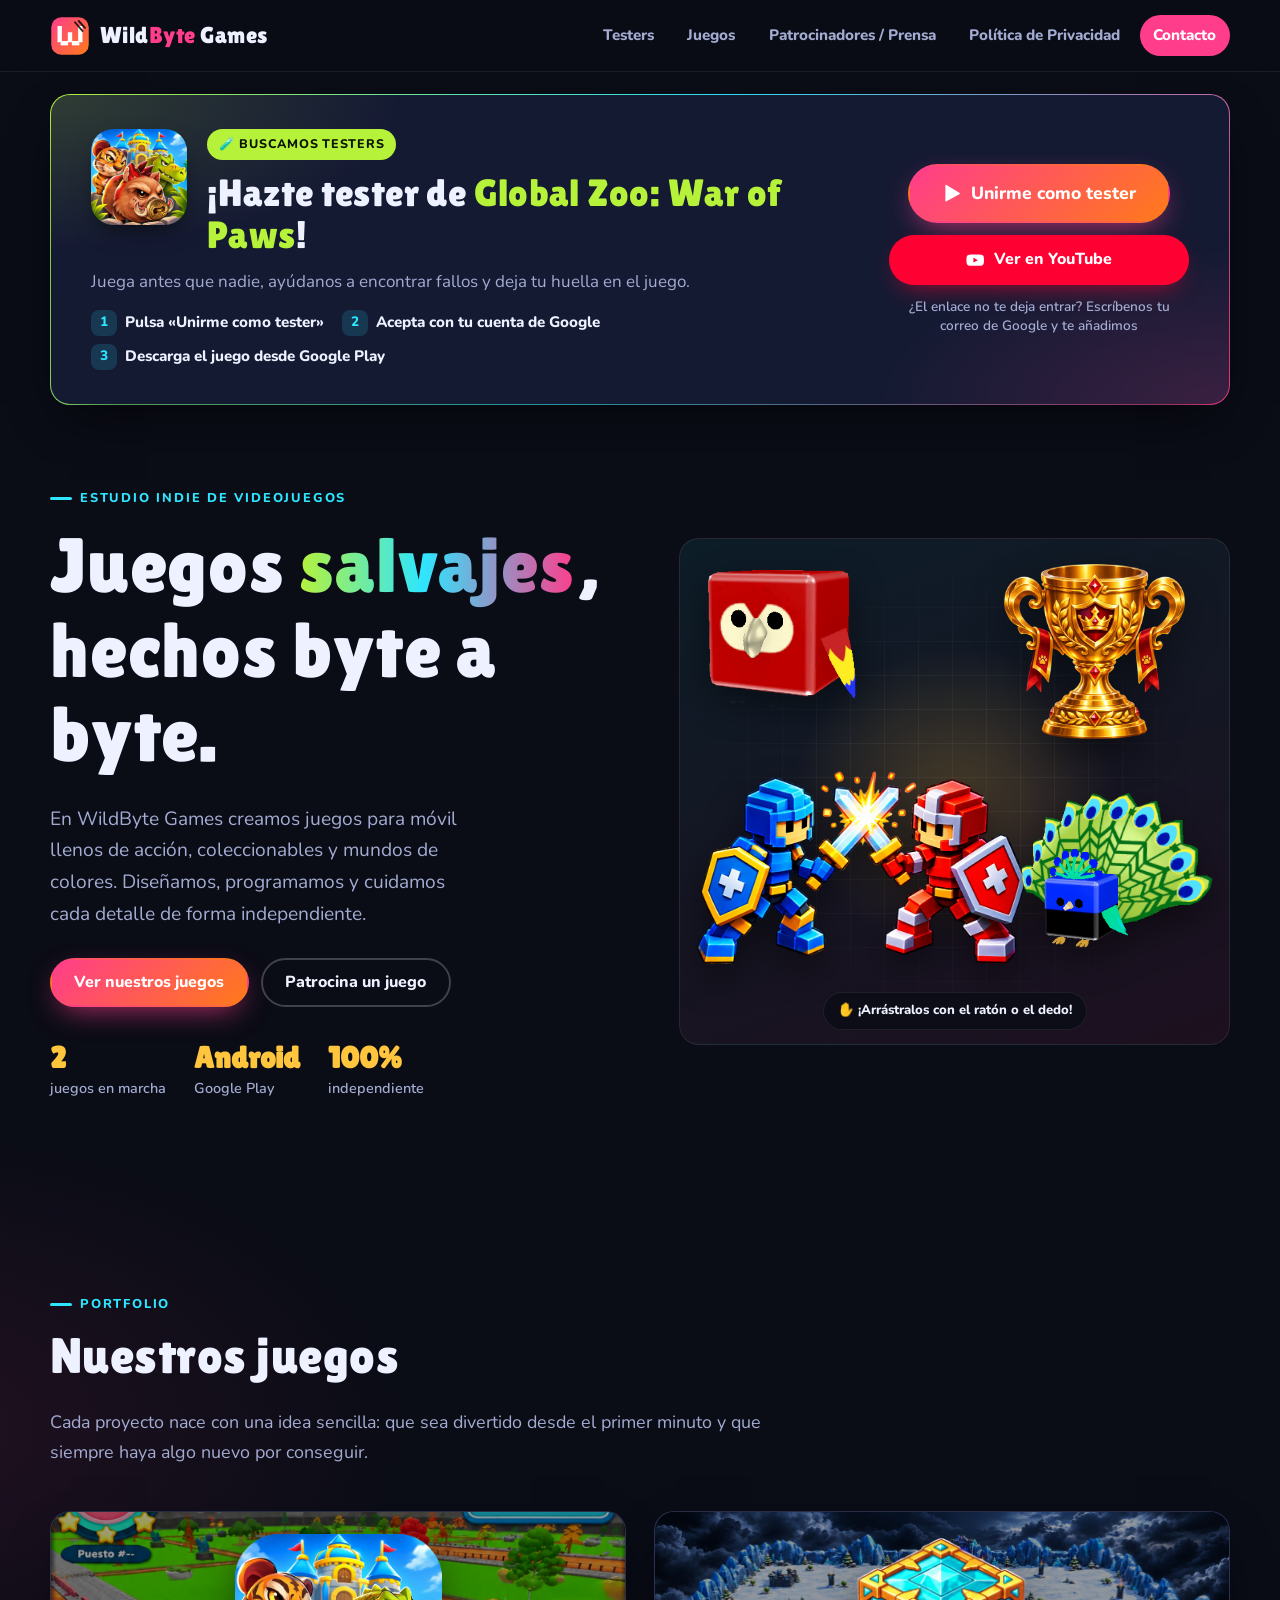
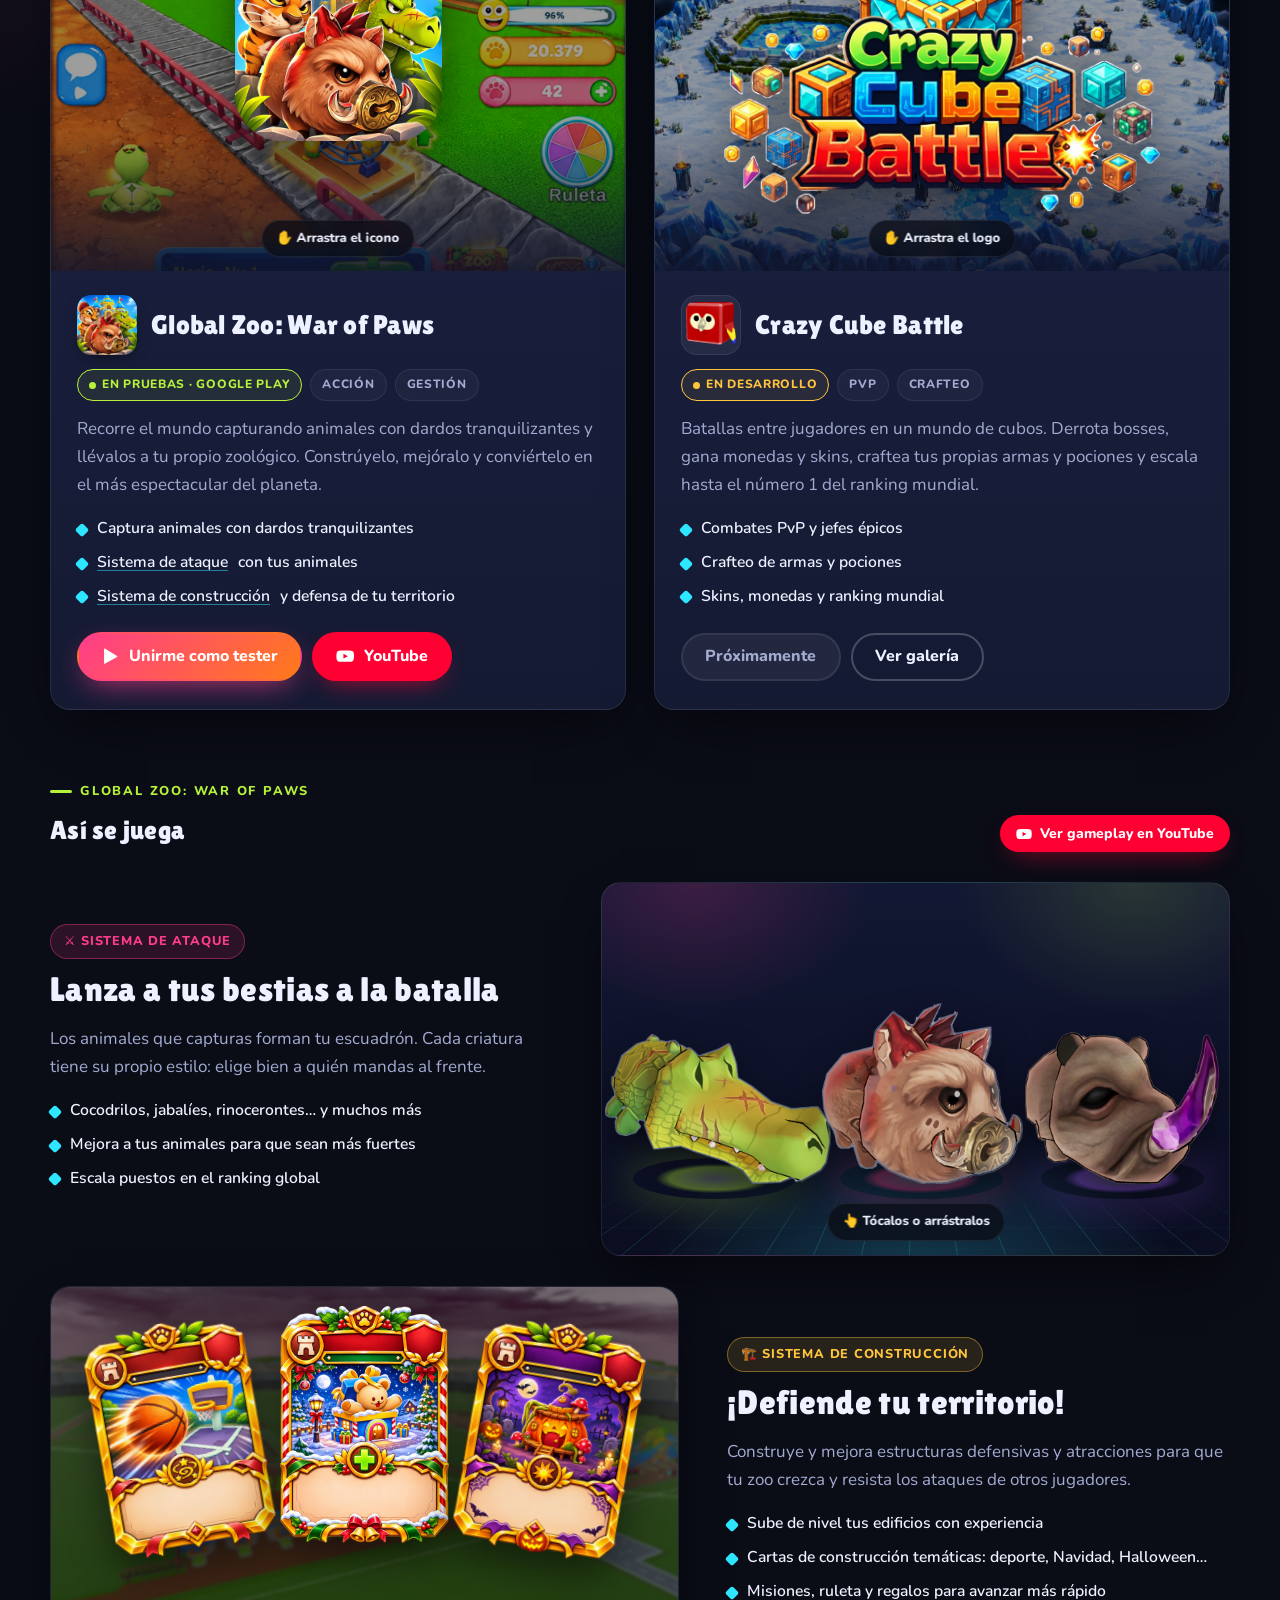
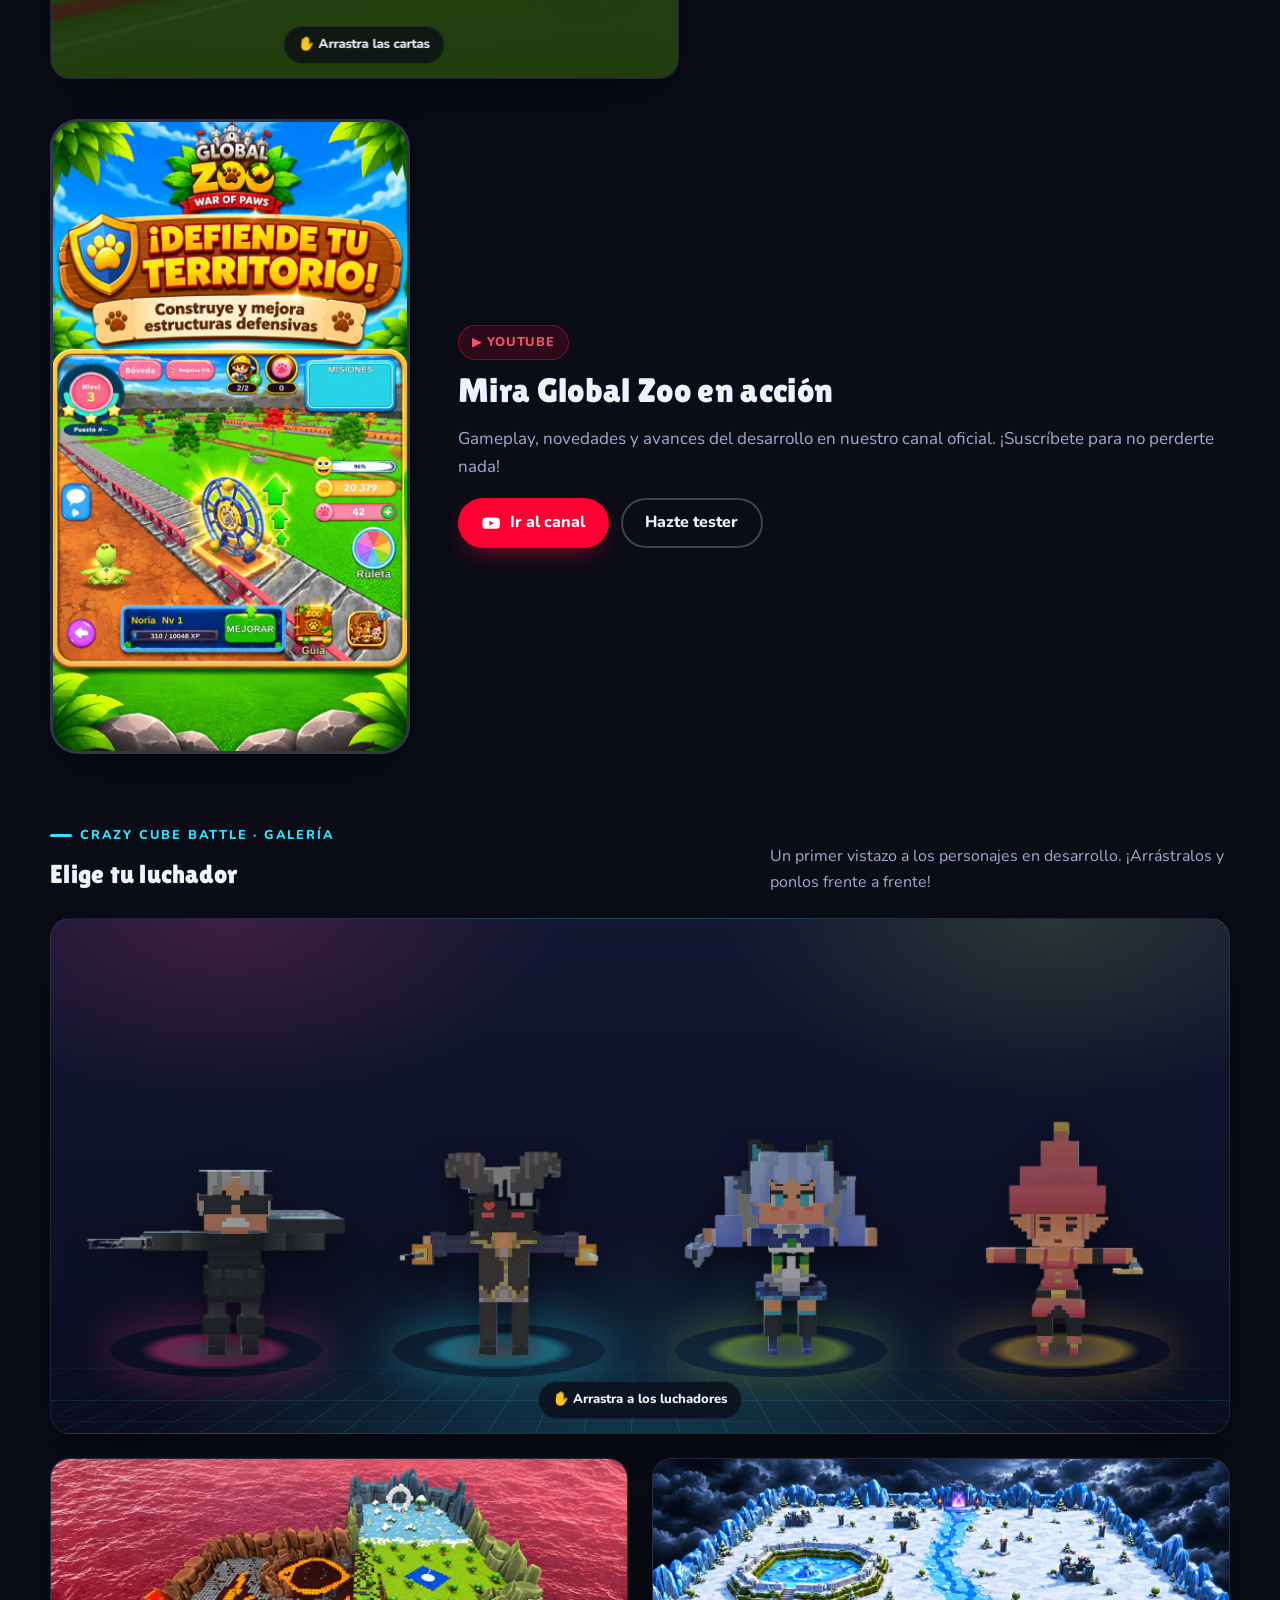
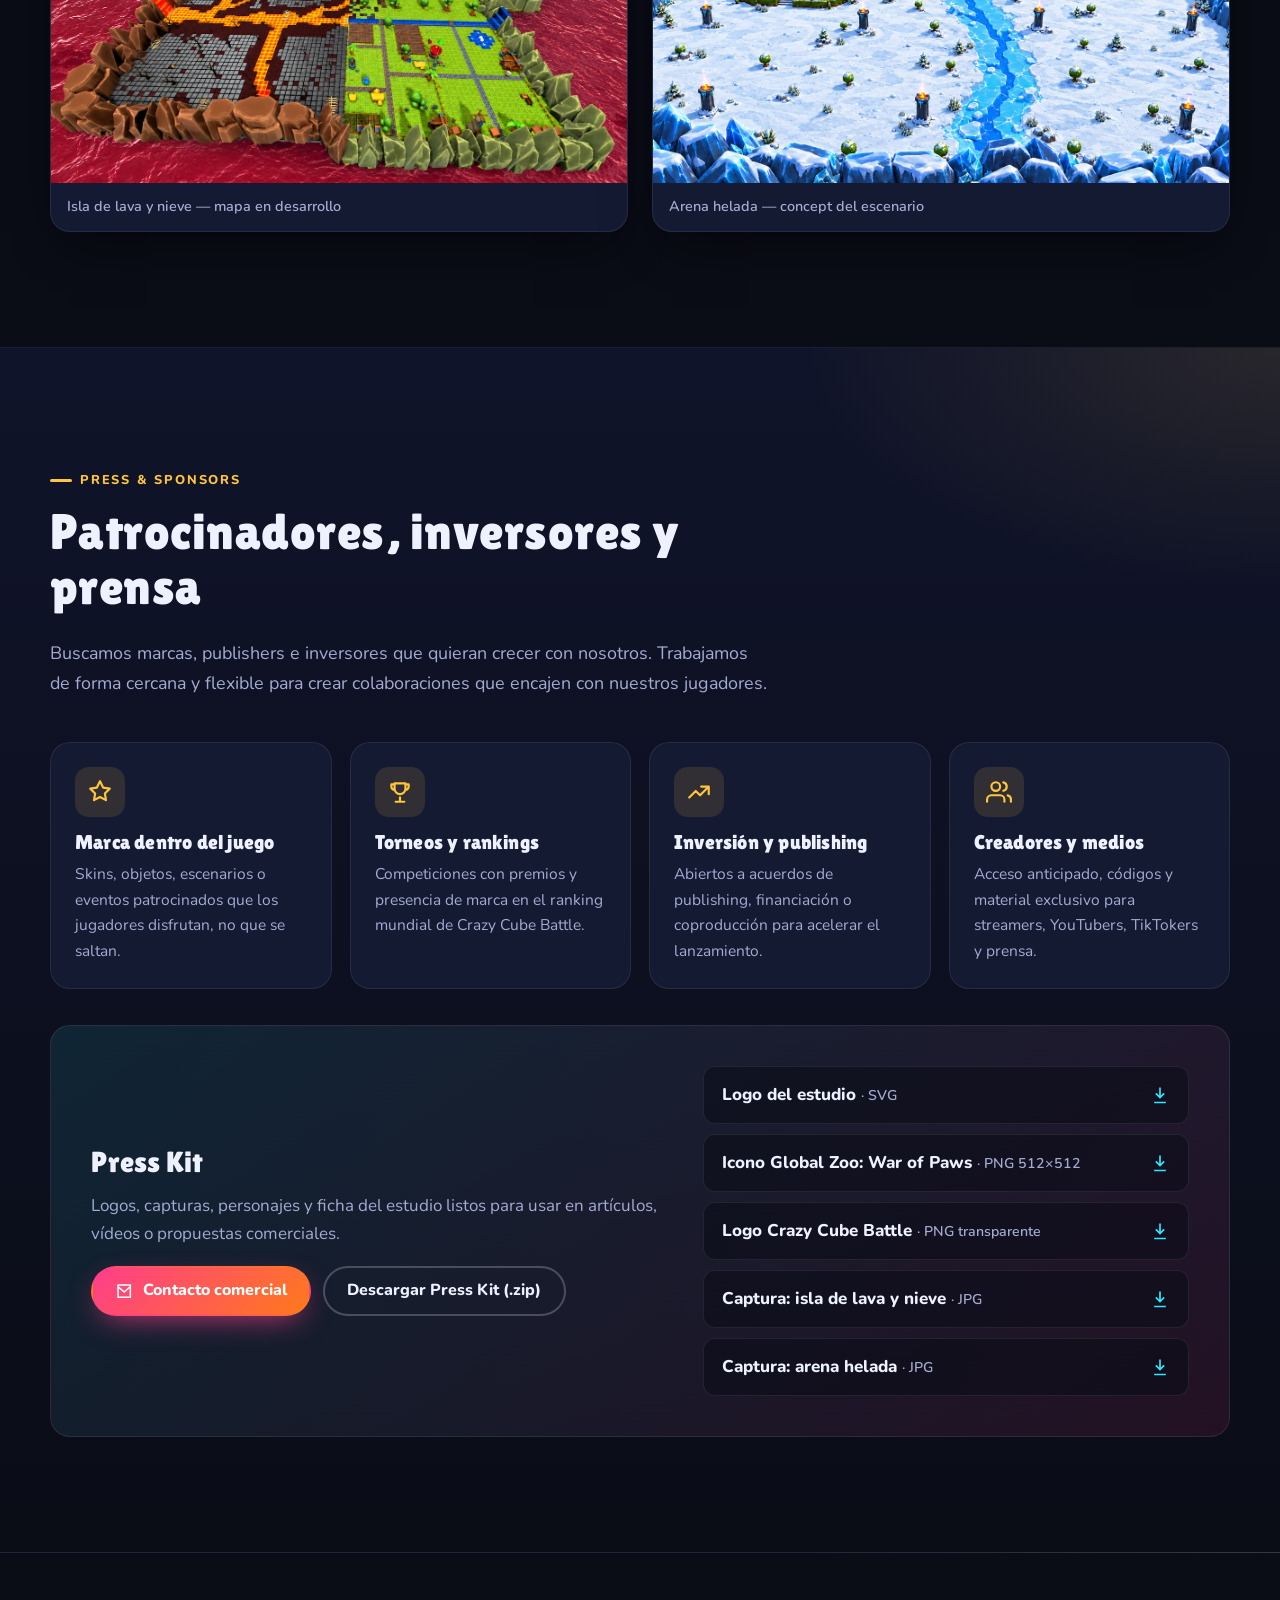
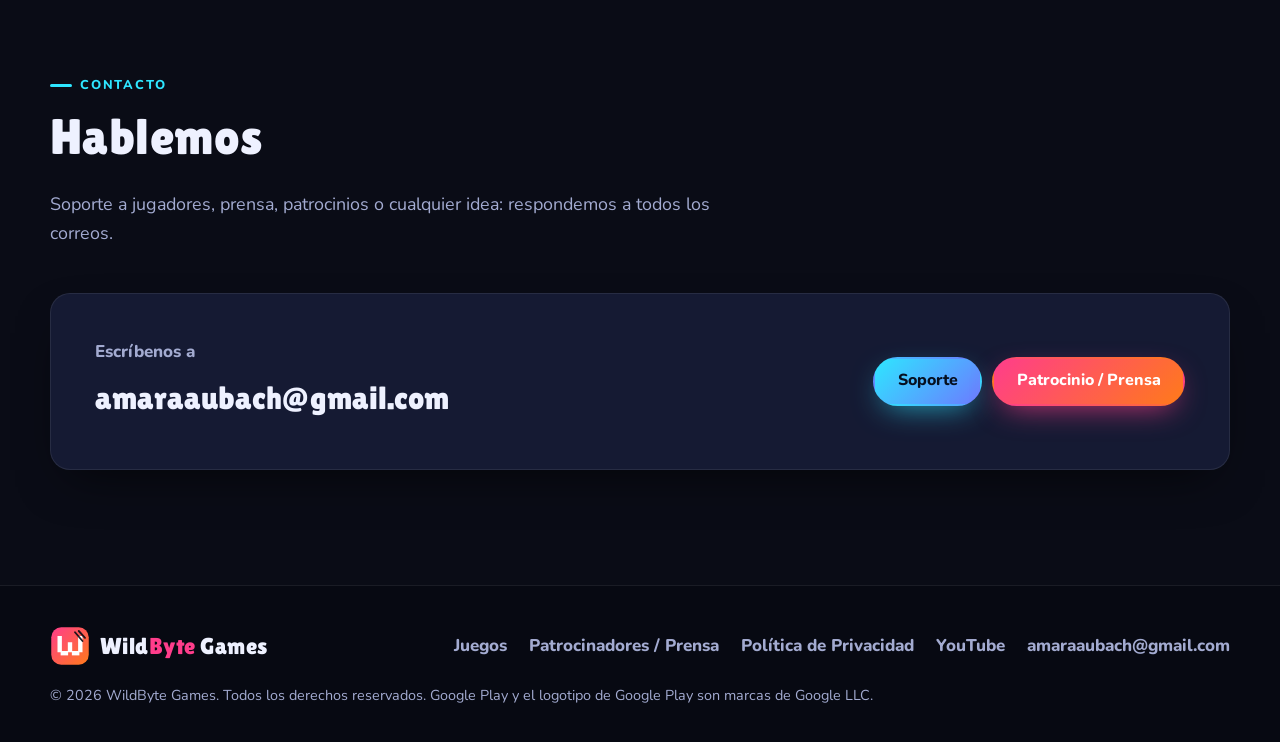
==== index.html @ 40489ad6 "Add files via upload" ====
<!DOCTYPE html>
<html lang="es">
<head>
  <meta charset="UTF-8">
  <meta name="viewport" content="width=device-width, initial-scale=1">
  <title>WildByte Games — Estudio indie de videojuegos para móvil</title>
  <meta name="description" content="WildByte Games es un estudio indie de videojuegos. Creadores de Global Zoo: War of Paws y Crazy Cube Battle. Patrocinios, prensa y colaboraciones.">
  <meta name="theme-color" content="#0a0c16">
  <link rel="icon" type="image/svg+xml" href="assets/img/wildbyte-logo.svg">

  <!-- Vista previa al compartir en redes -->
  <meta property="og:type" content="website">
  <meta property="og:title" content="WildByte Games — Estudio indie de videojuegos">
  <meta property="og:description" content="Juegos de acción, batallas y gestión para móvil. Descubre Global Zoo: War of Paws y Crazy Cube Battle.">
  <meta property="og:image" content="assets/img/zoo-war-of-paws/icono.png">

  <link rel="stylesheet" href="css/styles.css">
</head>
<body>
  <a class="skip-link" href="#contenido">Saltar al contenido</a>

  <!-- ===================== CABECERA ===================== -->
  <header class="site-header">
    <nav class="container nav" aria-label="Principal">
      <a class="brand" href="index.html" aria-label="WildByte Games, inicio">
        <img class="brand-logo" src="assets/img/wildbyte-logo.svg" alt="" width="40" height="40">
        <span class="brand-name">Wild<span>Byte</span> Games</span>
      </a>

      <button class="nav-toggle" type="button" aria-expanded="false" aria-controls="nav-links" aria-label="Abrir menú">
        <span class="nav-toggle-bars"></span>
      </button>

      <ul class="nav-links" id="nav-links">
        <li><a href="#testers">Testers</a></li>
        <li><a href="#juegos">Juegos</a></li>
        <li><a href="#patrocinadores">Patrocinadores / Prensa</a></li>
        <li><a href="privacidad.html">Política de Privacidad</a></li>
        <li class="nav-cta"><a href="#contacto">Contacto</a></li>
      </ul>
    </nav>
  </header>

  <main id="contenido">

    <!-- ===================== BLOQUE TESTERS (temporal) =====================
         Para quitarlo más adelante, borra desde aquí hasta "FIN BLOQUE TESTERS". -->
    <section class="testers" id="testers" aria-labelledby="testers-title">
      <div class="container">
        <div class="testers-card">
          <div class="testers-info">
            <img class="testers-icon" src="assets/img/zoo-war-of-paws/icono.png" alt="" width="96" height="96">
            <span class="testers-pill">🧪 Buscamos testers</span>
            <h2 class="testers-title" id="testers-title">¡Hazte tester de <span>Global Zoo: War of Paws</span>!</h2>
            <p class="testers-text">Juega antes que nadie, ayúdanos a encontrar fallos y deja tu huella en el juego.</p>
            <ol class="testers-steps">
              <li><b>1</b> Pulsa «Unirme como tester»</li>
              <li><b>2</b> Acepta con tu cuenta de Google</li>
              <li><b>3</b> Descarga el juego desde Google Play</li>
            </ol>
          </div>
          <div class="testers-actions">
            <a class="btn btn-primary btn-lg" href="https://play.google.com/apps/testing/com.globalzoo.pawofwars" target="_blank" rel="noopener">
              <svg viewBox="0 0 24 24" fill="currentColor" aria-hidden="true"><path d="M4 2.6v18.8c0 .5.5.8.9.6L21 12.9c.4-.2.4-.8 0-1L4.9 2c-.4-.2-.9.1-.9.6z"/></svg>
              Unirme como tester
            </a>
            <a class="btn btn-youtube" href="https://youtube.com/@globalzoowarofpaws?si=9xZBjIema10RJPYS" target="_blank" rel="noopener"><svg viewBox="0 0 24 24" fill="currentColor" aria-hidden="true"><path d="M23 7.2a3 3 0 00-2.1-2.1C19 4.6 12 4.6 12 4.6s-7 0-8.9.5A3 3 0 001 7.2 31 31 0 00.5 12 31 31 0 001 16.8a3 3 0 002.1 2.1c1.9.5 8.9.5 8.9.5s7 0 8.9-.5a3 3 0 002.1-2.1 31 31 0 00.5-4.8 31 31 0 00-.5-4.8zM9.7 15.1V8.9l5.8 3.1-5.8 3.1z"/></svg> Ver en YouTube</a>
            <a class="testers-help" href="mailto:amaraaubach@gmail.com?subject=Quiero%20ser%20tester%20de%20Global%20Zoo%3A%20War%20of%20Paws&amp;body=Hola%2C%20quiero%20ser%20tester.%20Mi%20correo%20de%20Google%20Play%20es%3A%20">
              ¿El enlace no te deja entrar? Escríbenos tu correo de Google y te añadimos
            </a>
          </div>
        </div>
      </div>
    </section>
    <!-- ===================== FIN BLOQUE TESTERS ===================== -->

    <!-- ===================== HERO ===================== -->
    <section class="hero">
      <div class="container hero-grid">
        <div>
          <p class="eyebrow">Estudio indie de videojuegos</p>
          <h1 class="hero-title">Juegos <span class="grad">salvajes</span>, <br>hechos byte a byte.</h1>
          <p class="hero-text">
            En WildByte Games creamos juegos para móvil llenos de acción, coleccionables y
            mundos de colores. Diseñamos, programamos y cuidamos cada detalle de forma independiente.
          </p>
          <div class="hero-actions">
            <a class="btn btn-primary" href="#juegos">Ver nuestros juegos</a>
            <a class="btn btn-ghost" href="#patrocinadores">Patrocina un juego</a>
          </div>
          <div class="hero-stats" aria-label="El estudio en cifras">
            <div class="hero-stat"><strong>2</strong><span>juegos en marcha</span></div>
            <div class="hero-stat"><strong>Android</strong><span>Google Play</span></div>
            <div class="hero-stat"><strong>100%</strong><span>independiente</span></div>
          </div>
        </div>

        <!-- Escenario interactivo: arrastra las imágenes -->
        <div class="drag-zone hero-stage" data-drag-zone aria-label="Escenario interactivo: arrastra las imágenes con el ratón o el dedo">
          <div class="drag-item" data-draggable tabindex="0" style="--x:5%;--y:6%;--w:27%" aria-label="Mascota loro, arrastrable">
            <div class="float d1"><img src="assets/img/crazy-cube-battle/mascota-loro.png" alt="Mascota loro cúbico de Crazy Cube Battle" width="343" height="321"></div>
          </div>
          <div class="drag-item" data-draggable tabindex="0" style="--x:59%;--y:5%;--w:33%" aria-label="Trofeo dorado, arrastrable">
            <div class="float d2"><img src="assets/img/crazy-cube-battle/trofeo.png" alt="Trofeo dorado del ranking mundial" width="520" height="500"></div>
          </div>
          <div class="drag-item" data-draggable tabindex="0" style="--x:3%;--y:46%;--w:60%" aria-label="Caballeros vóxel, arrastrable">
            <div class="float"><img src="assets/img/crazy-cube-battle/caballeros-batalla.png" alt="Dos caballeros vóxel cruzando espadas" width="820" height="461"></div>
          </div>
          <div class="drag-item" data-draggable tabindex="0" style="--x:62%;--y:50%;--w:35%" aria-label="Mascota pavo real, arrastrable">
            <div class="float d3"><img src="assets/img/crazy-cube-battle/mascota-pavo-real.png" alt="Mascota pavo real cúbico" width="350" height="299"></div>
          </div>
          <span class="drag-hint" aria-hidden="true">✋ ¡Arrástralos con el ratón o el dedo!</span>
          <button class="drag-reset" type="button" data-drag-reset>↺ Recolocar</button>
        </div>
      </div>
    </section>

    <!-- ===================== JUEGOS ===================== -->
    <section class="section" id="juegos">
      <div class="container">
        <div class="section-head">
          <p class="eyebrow">Portfolio</p>
          <h2 class="section-title">Nuestros juegos</h2>
          <p class="section-lead">Cada proyecto nace con una idea sencilla: que sea divertido desde el primer minuto y que siempre haya algo nuevo por conseguir.</p>
        </div>

        <div class="games-grid">

          <!-- ---------- Juego 1: Global Zoo: War of Paws ---------- -->
          <article class="game-card" aria-labelledby="zoo-title">
            <div class="drag-zone game-media" data-drag-zone>
              <img class="game-media-bg dim" src="assets/img/zoo-war-of-paws/captura-juego.jpg" alt="" loading="lazy" width="1280" height="1175">
              <div class="drag-item" data-draggable tabindex="0" style="--x:32%;--y:6%;--w:36%" aria-label="Icono de Global Zoo: War of Paws, arrastrable">
                <img src="assets/img/zoo-war-of-paws/icono.png" alt="Icono de Global Zoo: War of Paws" width="512" height="512" loading="lazy">
              </div>
              <span class="drag-hint" aria-hidden="true">✋ Arrastra el icono</span>
              <button class="drag-reset" type="button" data-drag-reset>↺ Recolocar</button>
            </div>

            <div class="game-body">
              <div class="game-top">
                <img class="game-icon game-icon-full" src="assets/img/zoo-war-of-paws/icono.png" alt="Icono de Global Zoo: War of Paws" width="60" height="60">
                <h3 class="game-title" id="zoo-title">Global Zoo: War of Paws</h3>
              </div>
              <div class="badges">
                <span class="badge badge-testing">En pruebas · Google Play</span>
                <span class="badge badge-tag">Acción</span>
                <span class="badge badge-tag">Gestión</span>
              </div>
              <p class="game-desc">
                Recorre el mundo capturando animales con dardos tranquilizantes y llévalos a tu propio
                zoológico. Constrúyelo, mejóralo y conviértelo en el más espectacular del planeta.
              </p>
              <ul class="features">
                <li>Captura animales con dardos tranquilizantes</li>
                <li><a href="#sistema-ataque">Sistema de ataque</a> con tus animales</li>
                <li><a href="#sistema-construccion">Sistema de construcción</a> y defensa de tu territorio</li>
              </ul>
              <div class="game-actions">
                <!-- Enlace para testers (prueba cerrada). Cuando el juego sea público cámbialo por:
                     https://play.google.com/store/apps/details?id=com.globalzoo.pawofwars -->
                <a class="btn btn-primary" href="https://play.google.com/apps/testing/com.globalzoo.pawofwars" target="_blank" rel="noopener">
                  <svg viewBox="0 0 24 24" fill="currentColor" aria-hidden="true"><path d="M4 2.6v18.8c0 .5.5.8.9.6L21 12.9c.4-.2.4-.8 0-1L4.9 2c-.4-.2-.9.1-.9.6z"/></svg>
                  Unirme como tester
                </a>
                <a class="btn btn-youtube" href="https://youtube.com/@globalzoowarofpaws?si=9xZBjIema10RJPYS" target="_blank" rel="noopener">
                  <svg viewBox="0 0 24 24" fill="currentColor" aria-hidden="true"><path d="M23 7.2a3 3 0 00-2.1-2.1C19 4.6 12 4.6 12 4.6s-7 0-8.9.5A3 3 0 001 7.2 31 31 0 00.5 12 31 31 0 001 16.8a3 3 0 002.1 2.1c1.9.5 8.9.5 8.9.5s7 0 8.9-.5a3 3 0 002.1-2.1 31 31 0 00.5-4.8 31 31 0 00-.5-4.8zM9.7 15.1V8.9l5.8 3.1-5.8 3.1z"/></svg>
                  YouTube
                </a>
              </div>
            </div>
          </article>

          <!-- ---------- Juego 2: Crazy Cube Battle ---------- -->
          <article class="game-card" aria-labelledby="ccb-title">
            <div class="drag-zone game-media" data-drag-zone>
              <img class="game-media-bg dim" src="assets/img/crazy-cube-battle/arena-helada.jpg" alt="" loading="lazy" width="1280" height="720">
              <div class="drag-item" data-draggable tabindex="0" style="--x:12%;--y:7%;--w:76%" aria-label="Logo de Crazy Cube Battle, arrastrable">
                <img src="assets/img/crazy-cube-battle/logo-crazy-cube-battle.png" alt="Logo de Crazy Cube Battle" width="900" height="506" loading="lazy">
              </div>
              <span class="drag-hint" aria-hidden="true">✋ Arrastra el logo</span>
              <button class="drag-reset" type="button" data-drag-reset>↺ Recolocar</button>
            </div>

            <div class="game-body">
              <div class="game-top">
                <img class="game-icon" src="assets/img/crazy-cube-battle/mascota-loro.png" alt="Icono de Crazy Cube Battle" width="60" height="60" loading="lazy">
                <h3 class="game-title" id="ccb-title">Crazy Cube Battle</h3>
              </div>
              <div class="badges">
                <span class="badge badge-dev">En desarrollo</span>
                <span class="badge badge-tag">PvP</span>
                <span class="badge badge-tag">Crafteo</span>
              </div>
              <p class="game-desc">
                Batallas entre jugadores en un mundo de cubos. Derrota bosses, gana monedas y skins,
                craftea tus propias armas y pociones y escala hasta el número 1 del ranking mundial.
              </p>
              <ul class="features">
                <li>Combates PvP y jefes épicos</li>
                <li>Crafteo de armas y pociones</li>
                <li>Skins, monedas y ranking mundial</li>
              </ul>
              <div class="game-actions">
                <span class="btn btn-disabled" aria-disabled="true">Próximamente</span>
                <a class="btn btn-ghost" href="#galeria">Ver galería</a>
              </div>
            </div>
          </article>
        </div>

        <!-- ---------- Global Zoo: sistemas de juego ---------- -->
        <div class="zoo-systems" id="global-zoo">
          <div class="roster-head">
            <div>
              <p class="eyebrow" style="color:var(--lime)">Global Zoo: War of Paws</p>
              <h3 class="showcase-title">Así se juega</h3>
            </div>
            <a class="btn btn-youtube btn-sm" href="https://youtube.com/@globalzoowarofpaws?si=9xZBjIema10RJPYS" target="_blank" rel="noopener"><svg viewBox="0 0 24 24" fill="currentColor" aria-hidden="true"><path d="M23 7.2a3 3 0 00-2.1-2.1C19 4.6 12 4.6 12 4.6s-7 0-8.9.5A3 3 0 001 7.2 31 31 0 00.5 12 31 31 0 001 16.8a3 3 0 002.1 2.1c1.9.5 8.9.5 8.9.5s7 0 8.9-.5a3 3 0 002.1-2.1 31 31 0 00.5-4.8 31 31 0 00-.5-4.8zM9.7 15.1V8.9l5.8 3.1-5.8 3.1z"/></svg> Ver gameplay en YouTube</a>
          </div>

          <!-- Sistema de ataque -->
          <div class="system" id="sistema-ataque">
            <div class="system-text">
              <span class="system-tag tag-attack">⚔️ Sistema de ataque</span>
              <h4 class="system-title">Lanza a tus bestias a la batalla</h4>
              <p>Los animales que capturas forman tu escuadrón. Cada criatura tiene su propio estilo: elige bien a quién mandas al frente.</p>
              <ul class="features">
                <li>Cocodrilos, jabalíes, rinocerontes… y muchos más</li>
                <li>Mejora a tus animales para que sean más fuertes</li>
                <li>Escala puestos en el ranking global</li>
              </ul>
            </div>
            <div class="drag-zone roster-stage attack-stage" data-drag-zone aria-label="Animales de ataque: tócalos o arrástralos">
              <span class="pedestal a-1" aria-hidden="true"></span>
              <span class="pedestal a-2" aria-hidden="true"></span>
              <span class="pedestal a-3" aria-hidden="true"></span>
              <div class="drag-item fighter a-1" data-draggable tabindex="0" aria-label="Cocodrilo, arrastrable">
                <div class="float"><img src="assets/img/zoo-war-of-paws/animal-cocodrilo.png" alt="Cocodrilo de Global Zoo" width="560" height="373" loading="lazy"></div>
              </div>
              <div class="drag-item fighter a-2" data-draggable tabindex="0" aria-label="Jabalí, arrastrable">
                <div class="float d1"><img src="assets/img/zoo-war-of-paws/animal-jabali.png" alt="Jabalí acorazado de Global Zoo" width="560" height="504" loading="lazy"></div>
              </div>
              <div class="drag-item fighter a-3" data-draggable tabindex="0" aria-label="Rinoceronte, arrastrable">
                <div class="float d2"><img src="assets/img/zoo-war-of-paws/animal-rinoceronte.png" alt="Rinoceronte con cuerno de cristal de Global Zoo" width="560" height="437" loading="lazy"></div>
              </div>
              <span class="drag-hint" aria-hidden="true">👆 Tócalos o arrástralos</span>
              <button class="drag-reset" type="button" data-drag-reset>↺ Recolocar</button>
            </div>
          </div>

          <!-- Sistema de construcción -->
          <div class="system system-reverse" id="sistema-construccion">
            <div class="system-text">
              <span class="system-tag tag-build">🏗️ Sistema de construcción</span>
              <h4 class="system-title">¡Defiende tu territorio!</h4>
              <p>Construye y mejora estructuras defensivas y atracciones para que tu zoo crezca y resista los ataques de otros jugadores.</p>
              <ul class="features">
                <li>Sube de nivel tus edificios con experiencia</li>
                <li>Cartas de construcción temáticas: deporte, Navidad, Halloween…</li>
                <li>Misiones, ruleta y regalos para avanzar más rápido</li>
              </ul>
            </div>
            <div class="drag-zone build-stage" data-drag-zone aria-label="Cartas de construcción: arrástralas">
              <img class="game-media-bg" src="assets/img/zoo-war-of-paws/parque-en-construccion.jpg" alt="" loading="lazy" width="1280" height="605">
              <div class="drag-item build-card" data-draggable tabindex="0" style="--x:7%;--y:9%;--w:27%;--r:-10deg" aria-label="Carta de baloncesto, arrastrable">
                <div class="tilt"><img src="assets/img/zoo-war-of-paws/carta-baloncesto.png" alt="Carta de construcción de baloncesto" width="480" height="660" loading="lazy"></div>
              </div>
              <div class="drag-item build-card" data-draggable tabindex="0" style="--x:36.5%;--y:5%;--w:27%;--r:0deg" aria-label="Carta de Navidad, arrastrable">
                <div class="tilt"><img src="assets/img/zoo-war-of-paws/carta-navidad.png" alt="Carta de construcción navideña" width="480" height="660" loading="lazy"></div>
              </div>
              <div class="drag-item build-card" data-draggable tabindex="0" style="--x:66%;--y:9%;--w:27%;--r:10deg" aria-label="Carta de Halloween, arrastrable">
                <div class="tilt"><img src="assets/img/zoo-war-of-paws/carta-halloween.png" alt="Carta de construcción de Halloween" width="480" height="660" loading="lazy"></div>
              </div>
              <span class="drag-hint" aria-hidden="true">✋ Arrastra las cartas</span>
              <button class="drag-reset" type="button" data-drag-reset>↺ Recolocar</button>
            </div>
          </div>

          <div class="zoo-shots">
            <figure class="shot shot-phone">
              <img src="assets/img/zoo-war-of-paws/promo-defiende-tu-territorio.jpg" alt="Global Zoo: ¡Defiende tu territorio! Construye y mejora estructuras defensivas" loading="lazy" width="720" height="1280">
            </figure>
            <div class="yt-panel">
              <span class="system-tag tag-attack" style="background:rgba(255,0,51,.14);color:#ff4d6d;border-color:rgba(255,0,51,.45)">▶ YouTube</span>
              <h4 class="system-title">Mira Global Zoo en acción</h4>
              <p>Gameplay, novedades y avances del desarrollo en nuestro canal oficial. ¡Suscríbete para no perderte nada!</p>
              <div class="hero-actions" style="margin-top:8px">
                <a class="btn btn-youtube" href="https://youtube.com/@globalzoowarofpaws?si=9xZBjIema10RJPYS" target="_blank" rel="noopener">
                  <svg viewBox="0 0 24 24" fill="currentColor" aria-hidden="true"><path d="M23 7.2a3 3 0 00-2.1-2.1C19 4.6 12 4.6 12 4.6s-7 0-8.9.5A3 3 0 001 7.2 31 31 0 00.5 12 31 31 0 001 16.8a3 3 0 002.1 2.1c1.9.5 8.9.5 8.9.5s7 0 8.9-.5a3 3 0 002.1-2.1 31 31 0 00.5-4.8 31 31 0 00-.5-4.8zM9.7 15.1V8.9l5.8 3.1-5.8 3.1z"/></svg>
                  Ir al canal
                </a>
                <a class="btn btn-ghost" href="#testers">Hazte tester</a>
              </div>
            </div>
          </div>
        </div>

        <!-- ---------- Galería interactiva de Crazy Cube Battle ---------- -->
        <div class="roster" id="galeria">
          <div class="roster-head">
            <div>
              <p class="eyebrow">Crazy Cube Battle · Galería</p>
              <h3 class="showcase-title">Elige tu luchador</h3>
            </div>
            <p class="section-lead">Un primer vistazo a los personajes en desarrollo. ¡Arrástralos y ponlos frente a frente!</p>
          </div>

          <div class="drag-zone roster-stage" data-drag-zone aria-label="Personajes de Crazy Cube Battle: arrástralos con el ratón o el dedo">
            <!-- Pedestales (fijos) -->
            <span class="pedestal slot-1" aria-hidden="true"></span>
            <span class="pedestal slot-2" aria-hidden="true"></span>
            <span class="pedestal slot-3" aria-hidden="true"></span>
            <span class="pedestal slot-4" aria-hidden="true"></span>
            <!-- Personajes (arrastrables) -->
            <div class="drag-item is-character fighter slot-1" data-draggable tabindex="0" aria-label="Personaje agente, arrastrable">
              <div class="float"><img src="assets/img/crazy-cube-battle/personaje-agente.png" alt="Personaje vóxel con gafas de sol y arma" width="303" height="219" loading="lazy"></div>
            </div>
            <div class="drag-item is-character fighter slot-2" data-draggable tabindex="0" aria-label="Personaje demonio, arrastrable">
              <div class="float d1"><img src="assets/img/crazy-cube-battle/personaje-demonio.png" alt="Personaje vóxel con cuernos" width="235" height="240" loading="lazy"></div>
            </div>
            <div class="drag-item is-character fighter slot-3" data-draggable tabindex="0" aria-label="Personaje gata, arrastrable">
              <div class="float d2"><img src="assets/img/crazy-cube-battle/personaje-gata.png" alt="Personaje vóxel con orejas de gato" width="219" height="245" loading="lazy"></div>
            </div>
            <div class="drag-item is-character fighter slot-4" data-draggable tabindex="0" aria-label="Personaje guerrera, arrastrable">
              <div class="float d3"><img src="assets/img/crazy-cube-battle/personaje-guerrera.png" alt="Personaje vóxel con gorro rojo" width="183" height="270" loading="lazy"></div>
            </div>
            <span class="drag-hint" aria-hidden="true">✋ Arrastra a los luchadores</span>
            <button class="drag-reset" type="button" data-drag-reset>↺ Recolocar</button>
          </div>

          <div class="scenes">
            <figure class="shot">
              <img src="assets/img/crazy-cube-battle/mapa-isla-lava-nieve.jpg" alt="Isla de lava y nieve, mapa de Crazy Cube Battle" loading="lazy" width="1280" height="721">
              <figcaption>Isla de lava y nieve — mapa en desarrollo</figcaption>
            </figure>
            <figure class="shot">
              <img src="assets/img/crazy-cube-battle/arena-helada.jpg" alt="Arena helada bajo nubes de tormenta, escenario de Crazy Cube Battle" loading="lazy" width="1280" height="720">
              <figcaption>Arena helada — concept del escenario</figcaption>
            </figure>
          </div>
        </div>
      </div>
    </section>

    <!-- ===================== PATROCINADORES / PRENSA ===================== -->
    <section class="section sponsors" id="patrocinadores">
      <div class="container">
        <div class="section-head">
          <p class="eyebrow" style="color:var(--gold)">Press &amp; Sponsors</p>
          <h2 class="section-title">Patrocinadores, inversores y prensa</h2>
          <p class="section-lead">
            Buscamos marcas, publishers e inversores que quieran crecer con nosotros. Trabajamos de forma
            cercana y flexible para crear colaboraciones que encajen con nuestros jugadores.
          </p>
        </div>

        <div class="sponsor-grid">
          <div class="sponsor-card">
            <div class="sponsor-icon"><svg viewBox="0 0 24 24" fill="none" stroke="currentColor" stroke-width="2" stroke-linecap="round" stroke-linejoin="round" aria-hidden="true"><path d="M12 2l3 6 6 .9-4.5 4.4 1 6.2L12 16.6 6.5 19.5l1-6.2L3 8.9 9 8z"/></svg></div>
            <h3>Marca dentro del juego</h3>
            <p>Skins, objetos, escenarios o eventos patrocinados que los jugadores disfrutan, no que se saltan.</p>
          </div>
          <div class="sponsor-card">
            <div class="sponsor-icon"><svg viewBox="0 0 24 24" fill="none" stroke="currentColor" stroke-width="2" stroke-linecap="round" stroke-linejoin="round" aria-hidden="true"><path d="M8 21h8M12 17v4M7 4h10v5a5 5 0 01-10 0V4zM17 5h3v2a3 3 0 01-3 3M7 5H4v2a3 3 0 003 3"/></svg></div>
            <h3>Torneos y rankings</h3>
            <p>Competiciones con premios y presencia de marca en el ranking mundial de Crazy Cube Battle.</p>
          </div>
          <div class="sponsor-card">
            <div class="sponsor-icon"><svg viewBox="0 0 24 24" fill="none" stroke="currentColor" stroke-width="2" stroke-linecap="round" stroke-linejoin="round" aria-hidden="true"><path d="M3 17l6-6 4 4 8-8M14 7h7v7"/></svg></div>
            <h3>Inversión y publishing</h3>
            <p>Abiertos a acuerdos de publishing, financiación o coproducción para acelerar el lanzamiento.</p>
          </div>
          <div class="sponsor-card">
            <div class="sponsor-icon"><svg viewBox="0 0 24 24" fill="none" stroke="currentColor" stroke-width="2" stroke-linecap="round" stroke-linejoin="round" aria-hidden="true"><path d="M17 21v-2a4 4 0 00-4-4H5a4 4 0 00-4 4v2M9 11a4 4 0 100-8 4 4 0 000 8zM23 21v-2a4 4 0 00-3-3.9M16 3.1a4 4 0 010 7.8"/></svg></div>
            <h3>Creadores y medios</h3>
            <p>Acceso anticipado, códigos y material exclusivo para streamers, YouTubers, TikTokers y prensa.</p>
          </div>
        </div>

        <div class="press-box">
          <div>
            <h3>Press Kit</h3>
            <p>Logos, capturas, personajes y ficha del estudio listos para usar en artículos, vídeos o propuestas comerciales.</p>
            <div class="hero-actions" style="margin-top:18px">
              <a class="btn btn-primary" href="mailto:amaraaubach@gmail.com?subject=Propuesta%20de%20patrocinio%20-%20WildByte%20Games">
                <svg viewBox="0 0 24 24" fill="none" stroke="currentColor" stroke-width="2" aria-hidden="true"><path d="M4 4h16v16H4z"/><path d="M4 6l8 7 8-7"/></svg>
                Contacto comercial
              </a>
              <a class="btn btn-ghost" href="assets/press/wildbyte-presskit.zip" download>Descargar Press Kit (.zip)</a>
            </div>
          </div>
          <div class="press-links">
            <a class="press-link" href="assets/img/wildbyte-logo.svg" download>
              <span>Logo del estudio <small>· SVG</small></span>
              <svg viewBox="0 0 24 24" fill="none" stroke="currentColor" stroke-width="2" aria-hidden="true"><path d="M12 3v12M7 10l5 5 5-5M5 21h14"/></svg>
            </a>
            <a class="press-link" href="assets/img/zoo-war-of-paws/icono.png" download>
              <span>Icono Global Zoo: War of Paws <small>· PNG 512×512</small></span>
              <svg viewBox="0 0 24 24" fill="none" stroke="currentColor" stroke-width="2" aria-hidden="true"><path d="M12 3v12M7 10l5 5 5-5M5 21h14"/></svg>
            </a>
            <a class="press-link" href="assets/img/crazy-cube-battle/logo-crazy-cube-battle.png" download>
              <span>Logo Crazy Cube Battle <small>· PNG transparente</small></span>
              <svg viewBox="0 0 24 24" fill="none" stroke="currentColor" stroke-width="2" aria-hidden="true"><path d="M12 3v12M7 10l5 5 5-5M5 21h14"/></svg>
            </a>
            <a class="press-link" href="assets/img/crazy-cube-battle/mapa-isla-lava-nieve.jpg" download>
              <span>Captura: isla de lava y nieve <small>· JPG</small></span>
              <svg viewBox="0 0 24 24" fill="none" stroke="currentColor" stroke-width="2" aria-hidden="true"><path d="M12 3v12M7 10l5 5 5-5M5 21h14"/></svg>
            </a>
            <a class="press-link" href="assets/img/crazy-cube-battle/arena-helada.jpg" download>
              <span>Captura: arena helada <small>· JPG</small></span>
              <svg viewBox="0 0 24 24" fill="none" stroke="currentColor" stroke-width="2" aria-hidden="true"><path d="M12 3v12M7 10l5 5 5-5M5 21h14"/></svg>
            </a>
          </div>
        </div>
      </div>
    </section>

    <!-- ===================== CONTACTO ===================== -->
    <section class="section" id="contacto">
      <div class="container">
        <div class="section-head">
          <p class="eyebrow">Contacto</p>
          <h2 class="section-title">Hablemos</h2>
          <p class="section-lead">Soporte a jugadores, prensa, patrocinios o cualquier idea: respondemos a todos los correos.</p>
        </div>
        <div class="contact-card">
          <div>
            <p style="color:var(--muted);margin:0 0 6px;font-weight:700">Escríbenos a</p>
            <a class="contact-email" href="mailto:amaraaubach@gmail.com">amaraaubach@gmail.com</a>
          </div>
          <div class="contact-actions">
            <a class="btn btn-secondary" href="mailto:amaraaubach@gmail.com?subject=Soporte%20-%20WildByte%20Games">Soporte</a>
            <a class="btn btn-primary" href="mailto:amaraaubach@gmail.com?subject=Patrocinio%20%2F%20Prensa%20-%20WildByte%20Games">Patrocinio / Prensa</a>
          </div>
        </div>
      </div>
    </section>
  </main>

  <!-- ===================== PIE ===================== -->
  <footer class="site-footer">
    <div class="container">
      <div class="footer-grid">
        <a class="brand" href="index.html">
          <img class="brand-logo" src="assets/img/wildbyte-logo.svg" alt="" width="40" height="40">
          <span class="brand-name">Wild<span>Byte</span> Games</span>
        </a>
        <ul class="footer-links">
          <li><a href="#juegos">Juegos</a></li>
          <li><a href="#patrocinadores">Patrocinadores / Prensa</a></li>
          <li><a href="privacidad.html">Política de Privacidad</a></li>
          <li><a href="https://youtube.com/@globalzoowarofpaws?si=9xZBjIema10RJPYS" target="_blank" rel="noopener">YouTube</a></li>
          <li><a class="footer-mail" href="mailto:amaraaubach@gmail.com">amaraaubach@gmail.com</a></li>
        </ul>
      </div>
      <p class="copyright">© <span id="year">2026</span> WildByte Games. Todos los derechos reservados. Google Play y el logotipo de Google Play son marcas de Google LLC.</p>
    </div>
  </footer>

  <script src="js/main.js" defer></script>
</body>
</html>
---- css/styles.css ----
/* =========================================================
   WildByte Games — Hoja de estilos compartida
   Usada por index.html y privacidad.html
   ========================================================= */

/* ---------- Fuentes autoalojadas (sin peticiones a Google: mejor para el RGPD) ---------- */
@font-face {
  font-family: "Lilita One";
  src: url("../assets/fonts/lilita-one-latin-400-normal.woff2") format("woff2");
  font-weight: 400; font-style: normal; font-display: swap;
}
@font-face {
  font-family: "Nunito";
  src: url("../assets/fonts/nunito-latin-400-normal.woff2") format("woff2");
  font-weight: 400; font-style: normal; font-display: swap;
}
@font-face {
  font-family: "Nunito";
  src: url("../assets/fonts/nunito-latin-600-normal.woff2") format("woff2");
  font-weight: 600; font-style: normal; font-display: swap;
}
@font-face {
  font-family: "Nunito";
  src: url("../assets/fonts/nunito-latin-800-normal.woff2") format("woff2");
  font-weight: 800; font-style: normal; font-display: swap;
}

/* ---------- Variables de diseño ---------- */
:root {
  --bg: #0a0c16;
  --bg-2: #10142a;
  --panel: #151a33;
  --panel-2: #1b2142;
  --line: rgba(255, 255, 255, 0.08);
  --text: #eef1ff;
  --muted: #a3abd1;
  --cyan: #2ee6ff;
  --pink: #ff3d8b;
  --lime: #b6f23a;
  --gold: #ffc53d;
  --orange: #ff7a1a;
  --radius: 20px;
  --radius-sm: 12px;
  --shadow: 0 20px 50px -20px rgba(0, 0, 0, 0.7);
  --font-display: "Lilita One", "Arial Rounded MT Bold", system-ui, sans-serif;
  --font-body: "Nunito", system-ui, -apple-system, "Segoe UI", Roboto, sans-serif;
  --maxw: 1180px;
  --header-h: 72px;
}

/* ---------- Reset básico ---------- */
*, *::before, *::after { box-sizing: border-box; }
html { scroll-behavior: smooth; scroll-padding-top: calc(var(--header-h) + 12px); }
body {
  margin: 0;
  font-family: var(--font-body);
  font-size: 1.0625rem;
  line-height: 1.65;
  color: var(--text);
  background:
    radial-gradient(1200px 600px at 85% -10%, rgba(46, 230, 255, 0.10), transparent 60%),
    radial-gradient(900px 500px at -10% 20%, rgba(255, 61, 139, 0.10), transparent 60%),
    var(--bg);
  -webkit-font-smoothing: antialiased;
  -webkit-text-size-adjust: 100%; text-size-adjust: 100%;
  overflow-x: hidden;
}
img { max-width: 100%; height: auto; display: block; }
a { color: var(--cyan); text-decoration: none; }
a:hover { text-decoration: underline; }
h1, h2, h3, h4 { font-family: var(--font-display); font-weight: 400; line-height: 1.1; margin: 0 0 .5em; letter-spacing: .01em; }
p { margin: 0 0 1em; }
:focus-visible { outline: 3px solid var(--cyan); outline-offset: 3px; border-radius: 6px; }

.container { width: min(100% - 40px, var(--maxw)); margin-inline: auto; }
.visually-hidden {
  position: absolute !important; width: 1px; height: 1px; overflow: hidden;
  clip: rect(0 0 0 0); white-space: nowrap;
}
.skip-link {
  position: absolute; left: 12px; top: -60px; z-index: 200;
  background: var(--cyan); color: #04111a; padding: 10px 16px; border-radius: 10px; font-weight: 800;
}
.skip-link:focus { top: 12px; }

/* ---------- Botones ---------- */
.btn {
  display: inline-flex; align-items: center; justify-content: center; gap: .55em;
  font-family: var(--font-body); font-weight: 800; font-size: 1rem;
  padding: .85em 1.4em; border-radius: 999px; border: 2px solid transparent;
  cursor: pointer; text-decoration: none !important; line-height: 1.1;
  transition: transform .15s ease, box-shadow .2s ease, background .2s ease, border-color .2s ease;
}
.btn:hover { transform: translateY(-2px); }
.btn:active { transform: translateY(0); }
.btn-primary {
  background: linear-gradient(135deg, var(--pink), var(--orange));
  color: #fff; box-shadow: 0 10px 30px -10px rgba(255, 61, 139, .8);
}
.btn-secondary {
  background: linear-gradient(135deg, var(--cyan), #6c7bff);
  color: #061021; box-shadow: 0 10px 30px -10px rgba(46, 230, 255, .7);
}
.btn-ghost { background: transparent; color: var(--text); border-color: rgba(255, 255, 255, .22); }
.btn-ghost:hover { border-color: var(--cyan); color: var(--cyan); }
.btn-disabled, .btn[aria-disabled="true"] {
  background: rgba(255, 255, 255, .06); color: var(--muted); border-color: var(--line);
  cursor: not-allowed; box-shadow: none;
}
.btn-disabled:hover, .btn[aria-disabled="true"]:hover { transform: none; }
.btn-sm { font-size: .875rem; padding: .6em 1em; }
.btn svg { width: 1.15em; height: 1.15em; flex: none; }

/* ---------- Cabecera / navegación ---------- */
.site-header {
  position: sticky; top: 0; z-index: 100;
  height: var(--header-h);
  background: rgba(10, 12, 22, .78);
  backdrop-filter: blur(14px); -webkit-backdrop-filter: blur(14px);
  border-bottom: 1px solid var(--line);
}
.nav { height: 100%; display: flex; align-items: center; justify-content: space-between; gap: 20px; }
.brand { display: flex; align-items: center; gap: 10px; color: var(--text); text-decoration: none !important; }
.brand-logo { width: 40px; height: 40px; flex: none; }
.brand-name { font-family: var(--font-display); font-size: 1.45rem; letter-spacing: .02em; }
.brand-name span { color: var(--pink); }

.nav-links { display: flex; align-items: center; gap: 6px; list-style: none; margin: 0; padding: 0; }
.nav-links a {
  display: block; color: var(--muted); font-weight: 800; font-size: .95rem;
  padding: .55em .9em; border-radius: 999px; text-decoration: none;
  transition: color .2s, background .2s;
}
.nav-links a:hover, .nav-links a[aria-current="page"] { color: var(--text); background: rgba(255, 255, 255, .07); }
.nav-links .nav-cta a { background: var(--pink); color: #fff; }
.nav-links .nav-cta a:hover { background: #ff5a9f; }

.nav-toggle {
  display: none; width: 46px; height: 46px; border-radius: 12px;
  border: 1px solid var(--line); background: rgba(255, 255, 255, .05);
  color: var(--text); cursor: pointer; align-items: center; justify-content: center;
}
.nav-toggle-bars, .nav-toggle-bars::before, .nav-toggle-bars::after {
  content: ""; display: block; width: 22px; height: 2.5px; background: currentColor; border-radius: 2px;
  transition: transform .25s ease, opacity .2s ease; position: relative;
}
.nav-toggle-bars::before { position: absolute; top: -7px; }
.nav-toggle-bars::after { position: absolute; top: 7px; }
.nav-toggle[aria-expanded="true"] .nav-toggle-bars { background: transparent; }
.nav-toggle[aria-expanded="true"] .nav-toggle-bars::before { transform: translateY(7px) rotate(45deg); }
.nav-toggle[aria-expanded="true"] .nav-toggle-bars::after { transform: translateY(-7px) rotate(-45deg); }

@media (max-width: 860px) {
  .nav-toggle { display: inline-flex; }
  .nav-links {
    position: fixed; inset: var(--header-h) 0 auto 0;
    flex-direction: column; align-items: stretch; gap: 4px;
    padding: 14px 20px 22px; background: rgba(10, 12, 22, .97);
    border-bottom: 1px solid var(--line);
    transform: translateY(-110%); opacity: 0; visibility: hidden;
    transition: transform .3s ease, opacity .25s ease, visibility .3s;
  }
  .nav-links.is-open { transform: translateY(0); opacity: 1; visibility: visible; }
  .nav-links a { font-size: 1.1rem; padding: .85em 1em; }
}

/* ---------- Secciones genéricas ---------- */
section { position: relative; }
.section { padding: clamp(64px, 9vw, 120px) 0; }
.section-head { max-width: 720px; margin-bottom: 44px; }
.eyebrow {
  display: inline-flex; align-items: center; gap: 8px;
  font-weight: 800; font-size: .8rem; letter-spacing: .14em; text-transform: uppercase;
  color: var(--cyan); margin-bottom: 14px;
}
.eyebrow::before { content: ""; width: 22px; height: 3px; border-radius: 3px; background: currentColor; }
.section-title { font-size: clamp(2rem, 4.5vw, 3.1rem); }
.section-lead { color: var(--muted); font-size: 1.12rem; }

/* ---------- Hero ---------- */
.hero { padding: clamp(40px, 6vw, 80px) 0 clamp(40px, 6vw, 70px); overflow: hidden; }
.hero-grid { display: grid; grid-template-columns: 1.05fr 1fr; gap: clamp(24px, 4vw, 60px); align-items: center; }
.hero-title { font-size: clamp(2.6rem, 6.4vw, 4.8rem); margin-bottom: .35em; }
.hero-title .grad {
  background: linear-gradient(90deg, var(--lime), var(--cyan) 45%, var(--pink));
  -webkit-background-clip: text; background-clip: text; color: transparent;
}
.hero-text { color: var(--muted); font-size: 1.2rem; max-width: 34ch; }
.hero-actions { display: flex; flex-wrap: wrap; gap: 12px; margin-top: 28px; }
.hero-stats { display: flex; flex-wrap: wrap; gap: 28px; margin-top: 36px; }
.hero-stat strong { display: block; font-family: var(--font-display); font-size: 1.9rem; color: var(--gold); line-height: 1; }
.hero-stat span { color: var(--muted); font-size: .9rem; font-weight: 600; }

@media (max-width: 900px) {
  .hero-grid { grid-template-columns: 1fr; }
  .hero-text { max-width: none; }
}

/* ---------- Zonas de arrastre (drag & drop) ---------- */
.drag-zone {
  position: relative;
  border-radius: var(--radius);
  touch-action: pan-y;          /* el fondo de la zona deja hacer scroll vertical */
  user-select: none; -webkit-user-select: none;
}
.drag-item {
  position: absolute;
  left: var(--x, 0%); top: var(--y, 0%); width: var(--w, 30%);
  touch-action: none;           /* imprescindible: el dedo arrastra la imagen, no la página */
  cursor: grab;
  will-change: transform;
  user-select: none; -webkit-user-select: none; -webkit-touch-callout: none;
  -webkit-tap-highlight-color: transparent;
  z-index: 2;
  transition: filter .2s ease;
}
.drag-item img {
  width: 100%; height: auto; pointer-events: none;
  -webkit-user-drag: none; user-select: none;
  filter: drop-shadow(0 14px 18px rgba(0, 0, 0, .45));
  transition: transform .25s ease, filter .25s ease;
}
@media (hover: hover) { .drag-item:hover img { transform: scale(1.04); } }
.drag-item.is-dragging { cursor: grabbing; z-index: 50; }
.drag-item.is-dragging img {
  transform: scale(1.1);
  filter: drop-shadow(0 26px 26px rgba(0, 0, 0, .55)) drop-shadow(0 0 18px rgba(46, 230, 255, .45));
}
.drag-item.is-returning { transition: transform .45s cubic-bezier(.2, 1.4, .4, 1); }
.drag-item:focus-visible { outline: 3px dashed var(--cyan); outline-offset: 6px; }
/* Personajes capturados en Unity: un pelín más de luz */
.drag-item.is-character img { filter: brightness(1.25) saturate(1.15) drop-shadow(0 12px 14px rgba(0, 0, 0, .5)); }
.drag-item.is-character.is-dragging img { filter: brightness(1.3) saturate(1.2) drop-shadow(0 22px 22px rgba(0, 0, 0, .55)) drop-shadow(0 0 16px rgba(182, 242, 58, .5)); }

/* Animación de "flotar" (se aplica al envoltorio interior para no chocar con el transform del arrastre) */
.float { animation: float 5s ease-in-out infinite; }
.float.d1 { animation-delay: -1.2s; } .float.d2 { animation-delay: -2.4s; } .float.d3 { animation-delay: -3.6s; }
.is-dragging .float { animation-play-state: paused; }
@keyframes float { 0%, 100% { translate: 0 0; } 50% { translate: 0 -10px; } }

.drag-hint {
  position: absolute; z-index: 60; left: 50%; bottom: 14px; translate: -50% 0;
  display: inline-flex; align-items: center; gap: 8px; white-space: nowrap;
  font-size: .82rem; font-weight: 800; color: var(--text);
  background: rgba(10, 12, 22, .75); border: 1px solid var(--line);
  padding: 7px 14px; border-radius: 999px; pointer-events: none;
  backdrop-filter: blur(6px); -webkit-backdrop-filter: blur(6px);
  transition: opacity .4s ease;
}
.drag-zone.was-touched .drag-hint { opacity: 0; }
.drag-reset {
  position: absolute; z-index: 60; top: 12px; right: 12px;
  font: 800 .78rem/1 var(--font-body); color: var(--text);
  background: rgba(10, 12, 22, .7); border: 1px solid var(--line);
  padding: 8px 12px; border-radius: 999px; cursor: pointer;
  opacity: 0; pointer-events: none; transition: opacity .25s ease;
}
.drag-zone.was-touched .drag-reset { opacity: 1; pointer-events: auto; }
.drag-reset:hover { border-color: var(--cyan); color: var(--cyan); }

/* Escenario del hero */
.hero-stage {
  aspect-ratio: 1 / 0.92;
  background:
    radial-gradient(closest-side, rgba(255, 197, 61, .22), transparent 75%) 50% 55% / 80% 80% no-repeat,
    linear-gradient(160deg, rgba(46, 230, 255, .08), rgba(255, 61, 139, .08));
  border: 1px solid var(--line);
  overflow: hidden;
}
.hero-stage::before { /* rejilla tipo vóxel */
  content: ""; position: absolute; inset: 0; border-radius: inherit; pointer-events: none;
  background-image:
    linear-gradient(rgba(255, 255, 255, .045) 1px, transparent 1px),
    linear-gradient(90deg, rgba(255, 255, 255, .045) 1px, transparent 1px);
  background-size: 34px 34px;
  mask-image: radial-gradient(closest-side, #000 40%, transparent);
  -webkit-mask-image: radial-gradient(closest-side, #000 40%, transparent);
}

/* ---------- Tarjetas de juegos ---------- */
.games-grid { display: grid; grid-template-columns: repeat(2, 1fr); gap: 28px; }
@media (max-width: 700px) { .games-grid { grid-template-columns: 1fr; } }
@media (min-width: 701px) and (max-width: 900px) { .games-grid { gap: 18px; } .game-body { padding: 20px; } .game-title { font-size: 1.4rem; } }

.game-card {
  display: flex; flex-direction: column;
  background: linear-gradient(180deg, var(--panel-2), var(--panel));
  border: 1px solid var(--line); border-radius: var(--radius);
  overflow: hidden; box-shadow: var(--shadow);
  transition: border-color .25s ease, transform .25s ease;
}
.game-card:hover { border-color: rgba(46, 230, 255, .35); }
.game-media {
  aspect-ratio: 16 / 10; overflow: hidden;
  border-radius: 0; background: #0d1124;
}
.game-media-bg { position: absolute; inset: 0; width: 100%; height: 100%; object-fit: cover; pointer-events: none; }
.game-media-bg.dim { filter: brightness(.62) saturate(1.1); }
.game-media::after {
  content: ""; position: absolute; inset: auto 0 0 0; height: 40%; pointer-events: none; z-index: 1;
  background: linear-gradient(transparent, rgba(16, 20, 42, .85));
}

/* Hueco preparado para imágenes que aún no existen */
.placeholder {
  position: absolute; inset: 14px; border-radius: 14px; pointer-events: none;
  border: 2px dashed rgba(255, 255, 255, .22);
  display: grid; place-content: center; text-align: center; gap: 6px; padding: 16px;
  color: var(--muted); font-size: .9rem; font-weight: 600;
  background: repeating-linear-gradient(45deg, rgba(255, 255, 255, .02) 0 12px, transparent 12px 24px);
}
.placeholder strong { color: var(--text); font-family: var(--font-display); font-weight: 400; font-size: 1.3rem; }
.placeholder code { font-size: .8rem; color: var(--lime); background: rgba(0, 0, 0, .35); padding: 2px 8px; border-radius: 6px; }

.game-body { padding: 24px 26px 28px; display: flex; flex-direction: column; flex: 1; }
.game-top { display: flex; align-items: center; gap: 14px; margin-bottom: 14px; }
.game-icon {
  width: 60px; height: 60px; border-radius: 16px; flex: none; object-fit: contain;
  background: rgba(255, 255, 255, .06); border: 1px solid var(--line); padding: 4px;
}
.game-title { font-size: 1.7rem; margin: 0; }
.badges { display: flex; flex-wrap: wrap; gap: 8px; margin-bottom: 14px; }
.badge {
  display: inline-flex; align-items: center; gap: 6px;
  font-size: .75rem; font-weight: 800; letter-spacing: .06em; text-transform: uppercase;
  padding: 5px 11px; border-radius: 999px; border: 1px solid currentColor;
}
.badge::before { content: ""; width: 7px; height: 7px; border-radius: 50%; background: currentColor; }
.badge-testing { color: var(--lime); background: rgba(182, 242, 58, .08); }
.badge-dev { color: var(--gold); background: rgba(255, 197, 61, .08); }
.badge-dev::before { animation: pulse 1.6s ease-in-out infinite; }
.badge-tag { color: var(--muted); border-color: var(--line); background: rgba(255, 255, 255, .03); }
.badge-tag::before { display: none; }
@keyframes pulse { 50% { opacity: .25; } }

.game-desc { color: var(--muted); }
.features { list-style: none; padding: 0; margin: 0 0 22px; display: grid; gap: 8px; }
.features li { display: flex; gap: 10px; align-items: flex-start; font-weight: 600; font-size: .98rem; }
.features li::before {
  content: ""; flex: none; width: 10px; height: 10px; margin-top: .55em; border-radius: 2px;
  background: var(--cyan); transform: rotate(45deg);
}
.game-actions { margin-top: auto; display: flex; flex-wrap: wrap; gap: 10px; }

/* ---------- Escaparate / galería de Crazy Cube Battle ---------- */
.showcase {
  display: grid; grid-template-columns: 1.4fr 1fr; gap: 24px; margin-top: 56px;
}
@media (max-width: 900px) { .showcase { grid-template-columns: 1fr; } }
.showcase-stage {
  aspect-ratio: 16 / 10; overflow: hidden; border: 1px solid var(--line); box-shadow: var(--shadow);
}
.showcase-side { display: grid; gap: 24px; align-content: start; }
.shot {
  margin: 0; border-radius: var(--radius); overflow: hidden; border: 1px solid var(--line);
  background: var(--panel); box-shadow: var(--shadow);
}
.shot img { width: 100%; aspect-ratio: 16 / 9; object-fit: cover; transition: transform .5s ease; }
@media (hover: hover) { .shot:hover img { transform: scale(1.04); } }
.shot figcaption { padding: 12px 16px; color: var(--muted); font-weight: 600; font-size: .9rem; }
.showcase-title { font-size: 1.6rem; margin: 0 0 .3em; }

/* ---------- Patrocinadores ---------- */
.sponsors {
  background:
    radial-gradient(800px 400px at 100% 0%, rgba(255, 197, 61, .10), transparent 60%),
    linear-gradient(180deg, var(--bg-2), var(--bg));
  border-top: 1px solid var(--line); border-bottom: 1px solid var(--line);
}
.sponsor-grid { display: grid; grid-template-columns: repeat(4, 1fr); gap: 18px; }
@media (max-width: 1100px) { .sponsor-grid { grid-template-columns: repeat(2, 1fr); } }
@media (max-width: 560px) { .sponsor-grid { grid-template-columns: 1fr; } }
.sponsor-card {
  background: var(--panel); border: 1px solid var(--line); border-radius: var(--radius);
  padding: 24px; transition: transform .2s ease, border-color .2s ease;
}
.sponsor-card:hover { transform: translateY(-4px); border-color: rgba(255, 197, 61, .4); }
.sponsor-icon {
  width: 50px; height: 50px; border-radius: 14px; display: grid; place-items: center; margin-bottom: 14px;
  background: rgba(255, 197, 61, .12); color: var(--gold);
}
.sponsor-icon svg { width: 26px; height: 26px; }
.sponsor-card h3 { font-size: 1.25rem; margin-bottom: .4em; }
.sponsor-card p { color: var(--muted); font-size: .97rem; margin: 0; }

.press-box {
  margin-top: 36px; display: grid; grid-template-columns: 1.2fr 1fr; gap: 28px; align-items: center;
  background: linear-gradient(135deg, rgba(46, 230, 255, .10), rgba(255, 61, 139, .10));
  border: 1px solid var(--line); border-radius: var(--radius); padding: clamp(24px, 4vw, 40px);
}
@media (max-width: 900px) { .press-box { grid-template-columns: 1fr; } }
.press-box h3 { font-size: 1.8rem; }
.press-box p { color: var(--muted); }
.press-links { display: grid; gap: 10px; }
.press-link {
  display: flex; align-items: center; justify-content: space-between; gap: 12px;
  padding: 14px 18px; border-radius: var(--radius-sm);
  background: rgba(10, 12, 22, .55); border: 1px solid var(--line);
  color: var(--text); font-weight: 800; text-decoration: none !important;
  transition: border-color .2s, transform .2s;
}
.press-link:hover { border-color: var(--cyan); transform: translateX(4px); }
.press-link small { color: var(--muted); font-weight: 600; }
.press-link svg { width: 20px; height: 20px; color: var(--cyan); flex: none; }

/* ---------- Contacto ---------- */
.contact-card {
  display: grid; grid-template-columns: 1fr auto; gap: 24px; align-items: center;
  background: var(--panel); border: 1px solid var(--line); border-radius: var(--radius);
  padding: clamp(26px, 4vw, 44px); box-shadow: var(--shadow);
}
@media (max-width: 760px) { .contact-card { grid-template-columns: 1fr; } }
.contact-email {
  font-family: var(--font-display); font-size: clamp(1.3rem, 3.4vw, 2rem);
  color: var(--text); word-break: break-all;
}
.contact-email:hover { color: var(--cyan); text-decoration: none; }
.contact-actions { display: flex; flex-wrap: wrap; gap: 10px; }

/* ---------- Pie de página ---------- */
.site-footer { border-top: 1px solid var(--line); padding: 40px 0 34px; background: #070912; }
.footer-grid { display: flex; flex-wrap: wrap; justify-content: space-between; gap: 24px; align-items: center; }
.footer-links { display: flex; flex-wrap: wrap; gap: 8px 22px; list-style: none; margin: 0; padding: 0; }
.footer-links a { color: var(--muted); font-weight: 700; }
.footer-links a:hover { color: var(--text); }
.copyright { color: var(--muted); font-size: .9rem; margin: 18px 0 0; }
.footer-mail { font-weight: 800; }

/* ---------- Página legal (privacidad.html) ---------- */
.legal-hero { padding: clamp(46px, 7vw, 86px) 0 26px; }
.legal-hero h1 { font-size: clamp(2.2rem, 5vw, 3.4rem); }
.legal-meta { display: flex; flex-wrap: wrap; gap: 10px; color: var(--muted); font-weight: 600; }
.legal-meta span {
  background: rgba(255, 255, 255, .05); border: 1px solid var(--line); border-radius: 999px; padding: 5px 13px; font-size: .9rem;
}
.legal-layout { display: grid; grid-template-columns: 260px 1fr; gap: 40px; padding-bottom: 90px; align-items: start; }
@media (max-width: 900px) { .legal-layout { grid-template-columns: 1fr; } }
.toc {
  position: sticky; top: calc(var(--header-h) + 20px);
  background: var(--panel); border: 1px solid var(--line); border-radius: var(--radius); padding: 20px;
}
@media (max-width: 900px) { .toc { position: static; } }
.toc h2 { font-size: 1.1rem; color: var(--cyan); }
.toc ol { margin: 0; padding-left: 1.2em; display: grid; gap: 4px; }
.toc a { color: var(--muted); font-weight: 600; font-size: .93rem; }
.toc a:hover { color: var(--text); }
.legal-content { background: var(--panel); border: 1px solid var(--line); border-radius: var(--radius); padding: clamp(24px, 4vw, 48px); }
.legal-content h2 { font-size: 1.6rem; margin-top: 1.8em; padding-top: .2em; color: var(--text); }
.legal-content h2:first-child { margin-top: 0; }
.legal-content h3 { font-family: var(--font-body); font-weight: 800; font-size: 1.1rem; margin-top: 1.4em; color: var(--gold); }
.legal-content p, .legal-content li { color: #cdd3f3; }
.legal-content ul { padding-left: 1.3em; }
.legal-content li { margin-bottom: .45em; }
.legal-content strong { color: var(--text); }
.legal-table-wrap { overflow-x: auto; margin: 1em 0 1.4em; }
.legal-content table { width: 100%; border-collapse: collapse; min-width: 560px; font-size: .95rem; }
.legal-content th, .legal-content td { text-align: left; padding: 12px 14px; border-bottom: 1px solid var(--line); vertical-align: top; }
.legal-content th { color: var(--text); background: rgba(255, 255, 255, .04); font-weight: 800; }
.callout {
  border-left: 4px solid var(--cyan); background: rgba(46, 230, 255, .07);
  padding: 14px 18px; border-radius: 0 12px 12px 0; margin: 1.2em 0;
}

/* ---------- Bloque de testers (arriba del todo) ---------- */
.testers { padding: 22px 0 0; }
.testers-card {
  position: relative; display: grid; grid-template-columns: 1.4fr auto; gap: 28px; align-items: center;
  padding: clamp(22px, 3.5vw, 34px) clamp(22px, 4vw, 40px);
  border-radius: var(--radius);
  background:
    radial-gradient(500px 220px at 0% 0%, rgba(182, 242, 58, .16), transparent 70%),
    radial-gradient(500px 220px at 100% 100%, rgba(255, 61, 139, .16), transparent 70%),
    var(--panel);
  border: 1px solid transparent;
  background-clip: padding-box;
  box-shadow: var(--shadow);
}
.testers-card::before { /* borde degradado */
  content: ""; position: absolute; inset: -1px; z-index: -1; border-radius: inherit;
  background: linear-gradient(120deg, var(--lime), var(--cyan), var(--pink));
}
.testers-pill {
  display: inline-block; font-weight: 800; font-size: .78rem; letter-spacing: .06em; text-transform: uppercase;
  color: #0b1404; background: var(--lime); padding: 5px 12px; border-radius: 999px; margin-bottom: 12px;
}
.testers-title { font-size: clamp(1.6rem, 3.6vw, 2.4rem); margin-bottom: .3em; }
.testers-title span { color: var(--lime); }
.testers-text { color: var(--muted); margin-bottom: 14px; }
.testers-steps { list-style: none; padding: 0; margin: 0; display: flex; flex-wrap: wrap; gap: 8px 18px; }
.testers-steps li { display: flex; align-items: center; gap: 8px; font-weight: 700; font-size: .95rem; }
.testers-steps b {
  display: grid; place-items: center; width: 26px; height: 26px; border-radius: 8px; flex: none;
  background: rgba(46, 230, 255, .15); color: var(--cyan); font-size: .85rem;
}
.testers-actions { display: grid; gap: 12px; justify-items: center; text-align: center; max-width: 300px; }
.btn-lg { font-size: 1.1rem; padding: 1em 1.8em; }
.testers-help { color: var(--muted); font-size: .85rem; font-weight: 600; line-height: 1.4; }
.testers-help:hover { color: var(--cyan); }
@media (max-width: 860px) {
  .testers-card { grid-template-columns: 1fr; }
  .testers-actions { max-width: none; justify-items: stretch; }
}

/* ---------- Galería: "Elige tu luchador" ---------- */
.roster { margin-top: 64px; }
.roster-head { display: flex; flex-wrap: wrap; align-items: end; justify-content: space-between; gap: 6px 30px; margin-bottom: 22px; }
.roster-head .section-lead { max-width: 46ch; margin: 0; font-size: 1rem; }
.roster-stage {
  aspect-ratio: 16 / 7; overflow: hidden; border: 1px solid var(--line); box-shadow: var(--shadow);
  background:
    radial-gradient(60% 70% at 50% 110%, rgba(46, 230, 255, .22), transparent 70%),
    radial-gradient(40% 50% at 15% 0%, rgba(255, 61, 139, .18), transparent 70%),
    radial-gradient(40% 50% at 85% 0%, rgba(182, 242, 58, .14), transparent 70%),
    linear-gradient(180deg, #121733, #0b0e20);
}
.roster-stage::before { /* suelo con rejilla en perspectiva */
  content: ""; position: absolute; left: -20%; right: -20%; bottom: 0; height: 42%; pointer-events: none;
  background-image:
    linear-gradient(rgba(46, 230, 255, .18) 1px, transparent 1px),
    linear-gradient(90deg, rgba(46, 230, 255, .18) 1px, transparent 1px);
  background-size: 48px 48px;
  transform: perspective(380px) rotateX(58deg); transform-origin: bottom;
  mask-image: linear-gradient(transparent, #000 60%);
  -webkit-mask-image: linear-gradient(transparent, #000 60%);
}

/* Posiciones de los 4 huecos (escritorio): centro --c y ancho --w */
.roster-stage .slot-1 { --c: 14%; --w: 22%; }
.roster-stage .slot-2 { --c: 38%; --w: 17%; }
.roster-stage .slot-3 { --c: 62%; --w: 16.5%; }
.roster-stage .slot-4 { --c: 86%; --w: 13.5%; }
.roster-stage { --floor: 15%; }

.pedestal {
  position: absolute; z-index: 1; pointer-events: none;
  left: calc(var(--c) - 9%); width: 18%; bottom: calc(var(--floor) - 4%); aspect-ratio: 4 / 1;
  border-radius: 50%;
  background: radial-gradient(closest-side, rgba(255, 255, 255, .25), rgba(46, 230, 255, .35) 55%, transparent 72%);
  box-shadow: 0 0 40px 6px rgba(46, 230, 255, .25);
}
.pedestal.slot-1 { background: radial-gradient(closest-side, rgba(255,255,255,.22), rgba(255, 61, 139, .4) 55%, transparent 72%); box-shadow: 0 0 40px 6px rgba(255, 61, 139, .25); }
.pedestal.slot-3 { background: radial-gradient(closest-side, rgba(255,255,255,.22), rgba(182, 242, 58, .38) 55%, transparent 72%); box-shadow: 0 0 40px 6px rgba(182, 242, 58, .22); }
.pedestal.slot-4 { background: radial-gradient(closest-side, rgba(255,255,255,.22), rgba(255, 197, 61, .4) 55%, transparent 72%); box-shadow: 0 0 40px 6px rgba(255, 197, 61, .22); }

.fighter { top: auto; bottom: var(--floor); left: calc(var(--c) - var(--w) / 2); width: var(--w); }
.fighter .float { animation-duration: 3.6s; }

.scenes { display: grid; grid-template-columns: 1fr 1fr; gap: 24px; margin-top: 24px; }

/* ---------- Botón YouTube ---------- */
.btn-youtube { background: #ff0033; color: #fff; box-shadow: 0 10px 26px -12px rgba(255, 0, 51, .8); }
.btn-youtube:hover { background: #ff2a55; }

/* Icono del juego: imagen completa sin marco */
.game-icon-full { padding: 0; background: none; border: 0; border-radius: 14px; box-shadow: 0 6px 16px -6px rgba(0,0,0,.6); }

/* Icono en el bloque de testers */
.testers-info { position: relative; }
.testers-icon {
  float: left; width: 96px; height: 96px; margin: 0 20px 6px 0; border-radius: 22px;
  box-shadow: 0 10px 26px -10px rgba(0, 0, 0, .8);
}
.testers-steps { clear: both; }
.testers-actions .btn-youtube { width: 100%; }

/* ---------- Global Zoo: sistemas de juego ---------- */
.zoo-systems { margin-top: 64px; }
.system { display: grid; grid-template-columns: 1fr 1.25fr; gap: clamp(20px, 4vw, 48px); align-items: center; margin-top: 30px; }
.system-reverse { grid-template-columns: 1.25fr 1fr; }
.system-reverse .system-text { order: 2; }
.system > * { min-width: 0; }
.system-tag {
  display: inline-block; font-weight: 800; font-size: .8rem; letter-spacing: .06em; text-transform: uppercase;
  padding: 6px 13px; border-radius: 999px; margin-bottom: 12px;
}
.tag-attack { background: rgba(255, 61, 139, .14); color: var(--pink); border: 1px solid rgba(255, 61, 139, .4); }
.tag-build { background: rgba(255, 197, 61, .12); color: var(--gold); border: 1px solid rgba(255, 197, 61, .4); }
.system-title { font-size: clamp(1.5rem, 3vw, 2.1rem); }
.system-text p { color: var(--muted); }
.features a { color: var(--text); text-decoration: underline; text-decoration-color: rgba(46, 230, 255, .5); text-underline-offset: 3px; }

/* Escenario de ataque (reutiliza el estilo de .roster-stage) */
.attack-stage.roster-stage { aspect-ratio: 16 / 9.5; --floor: 19%; }
.attack-stage .a-1 { --c: 18%; --w: 36%; }
.attack-stage .a-2 { --c: 51%; --w: 32%; }
.attack-stage .a-3 { --c: 83%; --w: 31%; }
.attack-stage .pedestal { left: calc(var(--c) - 13%); width: 26%; }
.attack-stage .pedestal.a-1 { background: radial-gradient(closest-side, rgba(255,255,255,.22), rgba(182, 242, 58, .4) 55%, transparent 72%); box-shadow: 0 0 40px 6px rgba(182, 242, 58, .22); }
.attack-stage .pedestal.a-2 { background: radial-gradient(closest-side, rgba(255,255,255,.22), rgba(255, 61, 139, .4) 55%, transparent 72%); box-shadow: 0 0 40px 6px rgba(255, 61, 139, .25); }
.attack-stage .pedestal.a-3 { background: radial-gradient(closest-side, rgba(255,255,255,.22), rgba(160, 90, 255, .45) 55%, transparent 72%); box-shadow: 0 0 40px 6px rgba(160, 90, 255, .25); }

/* Escenario de construcción */
.build-stage { aspect-ratio: 16 / 10; overflow: hidden; border: 1px solid var(--line); box-shadow: var(--shadow); background: #0d1124; }
.build-stage .game-media-bg { filter: brightness(.55) saturate(1.1) blur(1.5px); transform: scale(1.04); }
.build-card .tilt { transform: rotate(var(--r, 0deg)); transition: transform .3s ease; }
.build-card.is-dragging .tilt { transform: rotate(0deg); }
.build-card img { filter: drop-shadow(0 16px 20px rgba(0, 0, 0, .55)); }

.zoo-shots { display: grid; grid-template-columns: minmax(0, 360px) 1fr; gap: clamp(20px, 4vw, 48px); margin-top: 40px; align-items: center; }
.yt-panel p { color: var(--muted); }
.shot-phone { border-radius: 28px; border: 3px solid rgba(255,255,255,.12); }
.zoo-shots .shot { display: flex; flex-direction: column; }
.zoo-shots .shot img { aspect-ratio: 9 / 16; object-fit: cover; }
.shot-phone img { object-position: top; }

@media (max-width: 860px) {
  .system, .system-reverse { grid-template-columns: 1fr; }
  .system-reverse .system-text { order: 0; }
}

/* =========================================================
   REACCIONES: los personajes se mueven al tocarlos / arrastrarlos
   ========================================================= */
.react { transform-origin: 50% 100%; will-change: transform; }
.drag-item.is-dragging .react { animation: dance .55s ease-in-out infinite; }
.react.r-jump   { animation: jump .7s cubic-bezier(.3, 1.5, .5, 1); }
.react.r-spin   { animation: spin .8s ease-in-out; }
.react.r-wiggle { animation: wiggle .6s ease-in-out; }
.react.r-land   { animation: land .45s ease-out; }

@keyframes dance {
  0%   { transform: rotate(-9deg) translateY(0) scale(1); }
  25%  { transform: rotate(0deg) translateY(-7%) scale(1.04, .97); }
  50%  { transform: rotate(9deg) translateY(0) scale(1); }
  75%  { transform: rotate(0deg) translateY(-7%) scale(1.04, .97); }
  100% { transform: rotate(-9deg) translateY(0) scale(1); }
}
@keyframes jump {
  0%   { transform: translateY(0) scale(1, 1); }
  18%  { transform: translateY(0) scale(1.15, .82); }
  45%  { transform: translateY(-32%) scale(.92, 1.1); }
  70%  { transform: translateY(0) scale(1.12, .88); }
  85%  { transform: translateY(-6%) scale(.98, 1.03); }
  100% { transform: translateY(0) scale(1, 1); }
}
@keyframes spin {
  0%   { transform: translateY(0) rotateY(0deg); }
  40%  { transform: translateY(-18%) rotateY(200deg); }
  100% { transform: translateY(0) rotateY(360deg); }
}
@keyframes wiggle {
  0%, 100% { transform: rotate(0deg); }
  15% { transform: rotate(-14deg) scale(1.05); }
  30% { transform: rotate(12deg) scale(1.05); }
  45% { transform: rotate(-9deg); }
  60% { transform: rotate(7deg); }
  80% { transform: rotate(-3deg); }
}
@keyframes land {
  0%   { transform: scale(1.18, .8); }
  55%  { transform: scale(.94, 1.06); }
  100% { transform: scale(1, 1); }
}

/* Chispas al tocar */
.spark {
  position: absolute; z-index: 70; left: 0; top: 0; pointer-events: none;
  font-size: 18px; line-height: 1; translate: -50% -50%;
  animation: spark .75s ease-out forwards;
}
@keyframes spark {
  0%   { transform: translate(0, 0) scale(.4) rotate(0deg); opacity: 1; }
  100% { transform: translate(var(--dx), var(--dy)) scale(1.1) rotate(var(--rot)); opacity: 0; }
}

/* =========================================================
   AJUSTES PARA TABLETS Y MÓVILES
   ========================================================= */

/* Elementos de cuadrícula: que nunca empujen la página hacia los lados */
.hero-grid > *, .games-grid > *, .showcase > *, .legal-layout > *, .press-box > *, .contact-card > * { min-width: 0; }

/* Menú móvil: si la pantalla es baja (móvil en horizontal), que se pueda desplazar */
@media (max-width: 860px) {
  .nav-links { max-height: calc(100dvh - var(--header-h)); overflow-y: auto; }
}

/* ---- Tablets (hasta 1024 px) ---- */
@media (max-width: 1024px) {
  .press-link { padding: 12px 16px; }
}

/* ---- Tablet vertical y móvil grande (hasta 900 px) ---- */
@media (max-width: 900px) {
  .hero-stage { width: 100%; max-width: 560px; margin-inline: auto; }
  .hero-title br { display: none; }
  /* Galería: texto y captura lado a lado debajo del mapa */
  .placeholder { inset: 10px 10px 48px; gap: 4px; font-size: .82rem; }
  .placeholder code { font-size: .7rem; word-break: break-all; }
}

/* ---- Móviles (hasta 640 px) ---- */
@media (max-width: 640px) {
  :root { --header-h: 64px; }
  body { font-size: 1rem; }
  .container { width: min(100% - 32px, var(--maxw)); }
  .section { padding: 60px 0; }
  .section-head { margin-bottom: 30px; }
  .section-lead { font-size: 1.02rem; }
  .brand-name { font-size: 1.25rem; }
  .brand-logo { width: 34px; height: 34px; }

  .hero { padding-top: 32px; }
  .hero-text { font-size: 1.05rem; }
  .hero-actions .btn { flex: 1 1 100%; }
  .hero-stats { display: grid; grid-template-columns: repeat(3, auto); justify-content: space-between; gap: 12px; margin-top: 28px; }
  .hero-stat strong { font-size: 1.45rem; }
  .hero-stat span { font-size: .78rem; }
  .hero-stage { aspect-ratio: 1 / 1; }

  .drag-hint { font-size: .74rem; padding: 6px 11px; bottom: 10px; }
  .drag-reset { top: 8px; right: 8px; padding: 7px 10px; }

  /* Hueco de la portada de Zoo: texto compacto, sin solaparse con la pista */
  .placeholder { inset: 10px 10px 46px; gap: 4px; padding: 10px; font-size: .8rem; }
  .placeholder strong { font-size: 1.1rem; }
  .placeholder code { font-size: .68rem; word-break: break-all; }

  .game-body { padding: 20px 18px 22px; }
  .game-title { font-size: 1.45rem; }
  .game-icon { width: 52px; height: 52px; border-radius: 14px; }
  .game-actions .btn { flex: 1 1 auto; }


  /* Galería en móvil: luchadores en 2 filas de 2 */
  .roster { margin-top: 44px; }
  .roster-stage { aspect-ratio: 1 / 1.05; --floor: 9%; }
  .roster-stage .slot-1, .roster-stage .slot-3 { --c: 27%; }
  .roster-stage .slot-2, .roster-stage .slot-4 { --c: 73%; }
  .roster-stage .slot-1 { --w: 44%; } .roster-stage .slot-2 { --w: 32%; }
  .roster-stage .slot-3 { --w: 31%; } .roster-stage .slot-4 { --w: 26%; }
  .roster-stage .slot-1.fighter, .roster-stage .slot-2.fighter { bottom: 54%; }
  .roster-stage .slot-1.pedestal, .roster-stage .slot-2.pedestal { bottom: 50%; }
  .pedestal { left: calc(var(--c) - 18%); width: 36%; }
  .scenes { grid-template-columns: 1fr; gap: 16px; margin-top: 16px; }
  .testers { padding-top: 16px; }
  .testers-steps { flex-direction: column; }
  .testers-actions .btn { width: 100%; }

  .attack-stage.roster-stage { aspect-ratio: 16 / 11; --floor: 17%; }
  .attack-stage .pedestal { left: calc(var(--c) - 14%); width: 28%; }
  .attack-stage .slot-1.fighter, .attack-stage .slot-2.fighter { bottom: var(--floor); }
  .zoo-systems { margin-top: 44px; }
  .zoo-shots { grid-template-columns: 1fr; gap: 20px; }
  .shot-phone { max-width: 300px; margin-inline: auto; }
  .yt-panel .btn { flex: 1 1 100%; }
  .testers-icon { width: 64px; height: 64px; border-radius: 16px; margin-right: 14px; }
  .build-stage { aspect-ratio: 16 / 11; }

  .sponsor-card { padding: 20px; }
  .press-box { padding: 22px 18px; gap: 22px; }
  .press-box .btn { flex: 1 1 100%; }
  .press-link { font-size: .95rem; }
  .press-link small { display: block; }

  .contact-card { padding: 22px 18px; }
  .contact-actions .btn { flex: 1 1 auto; }
  .contact-email { font-size: 1.25rem; }

  .footer-grid { flex-direction: column; align-items: flex-start; }

  /* Política de privacidad */
  .legal-hero { padding: 34px 0 18px; }
  .legal-meta span { font-size: .82rem; }
  .legal-layout { gap: 20px; padding-bottom: 60px; }
  .legal-content { padding: 22px 18px; }
  .legal-content h2 { font-size: 1.35rem; }
  .legal-content ul, .legal-content ol { padding-left: 1.1em; }
  /* La tabla se convierte en fichas apiladas */
  .legal-content table { min-width: 0; }
  .legal-content thead { display: none; }
  .legal-content tr { display: block; padding: 12px 0; border-bottom: 1px solid var(--line); }
  .legal-content td { display: block; border: 0; padding: 3px 0; }
  .legal-content td[data-label]::before {
    content: attr(data-label); display: block; font-size: .72rem; font-weight: 800;
    letter-spacing: .08em; text-transform: uppercase; color: var(--cyan);
  }
  .legal-content a { word-break: break-word; }
}

/* ---- Móviles pequeños (hasta 380 px) ---- */
@media (max-width: 380px) {
  .brand-name { font-size: 1.1rem; }
  .hero-title { font-size: 2.3rem; }
  .hero-stat strong { font-size: 1.25rem; }
}

/* ---- Móvil en horizontal: escenarios más bajos para que quepan en pantalla ---- */
@media (max-height: 500px) and (orientation: landscape) {
  .hero-stage { max-width: 420px; }
  .roster-stage { aspect-ratio: 16 / 6; }
  .attack-stage.roster-stage, .build-stage { aspect-ratio: 16 / 7; }
}

/* ---------- Accesibilidad: menos movimiento ---------- */
@media (prefers-reduced-motion: reduce) {
  html { scroll-behavior: auto; }
  *, *::before, *::after { animation: none !important; transition-duration: .01ms !important; }
}
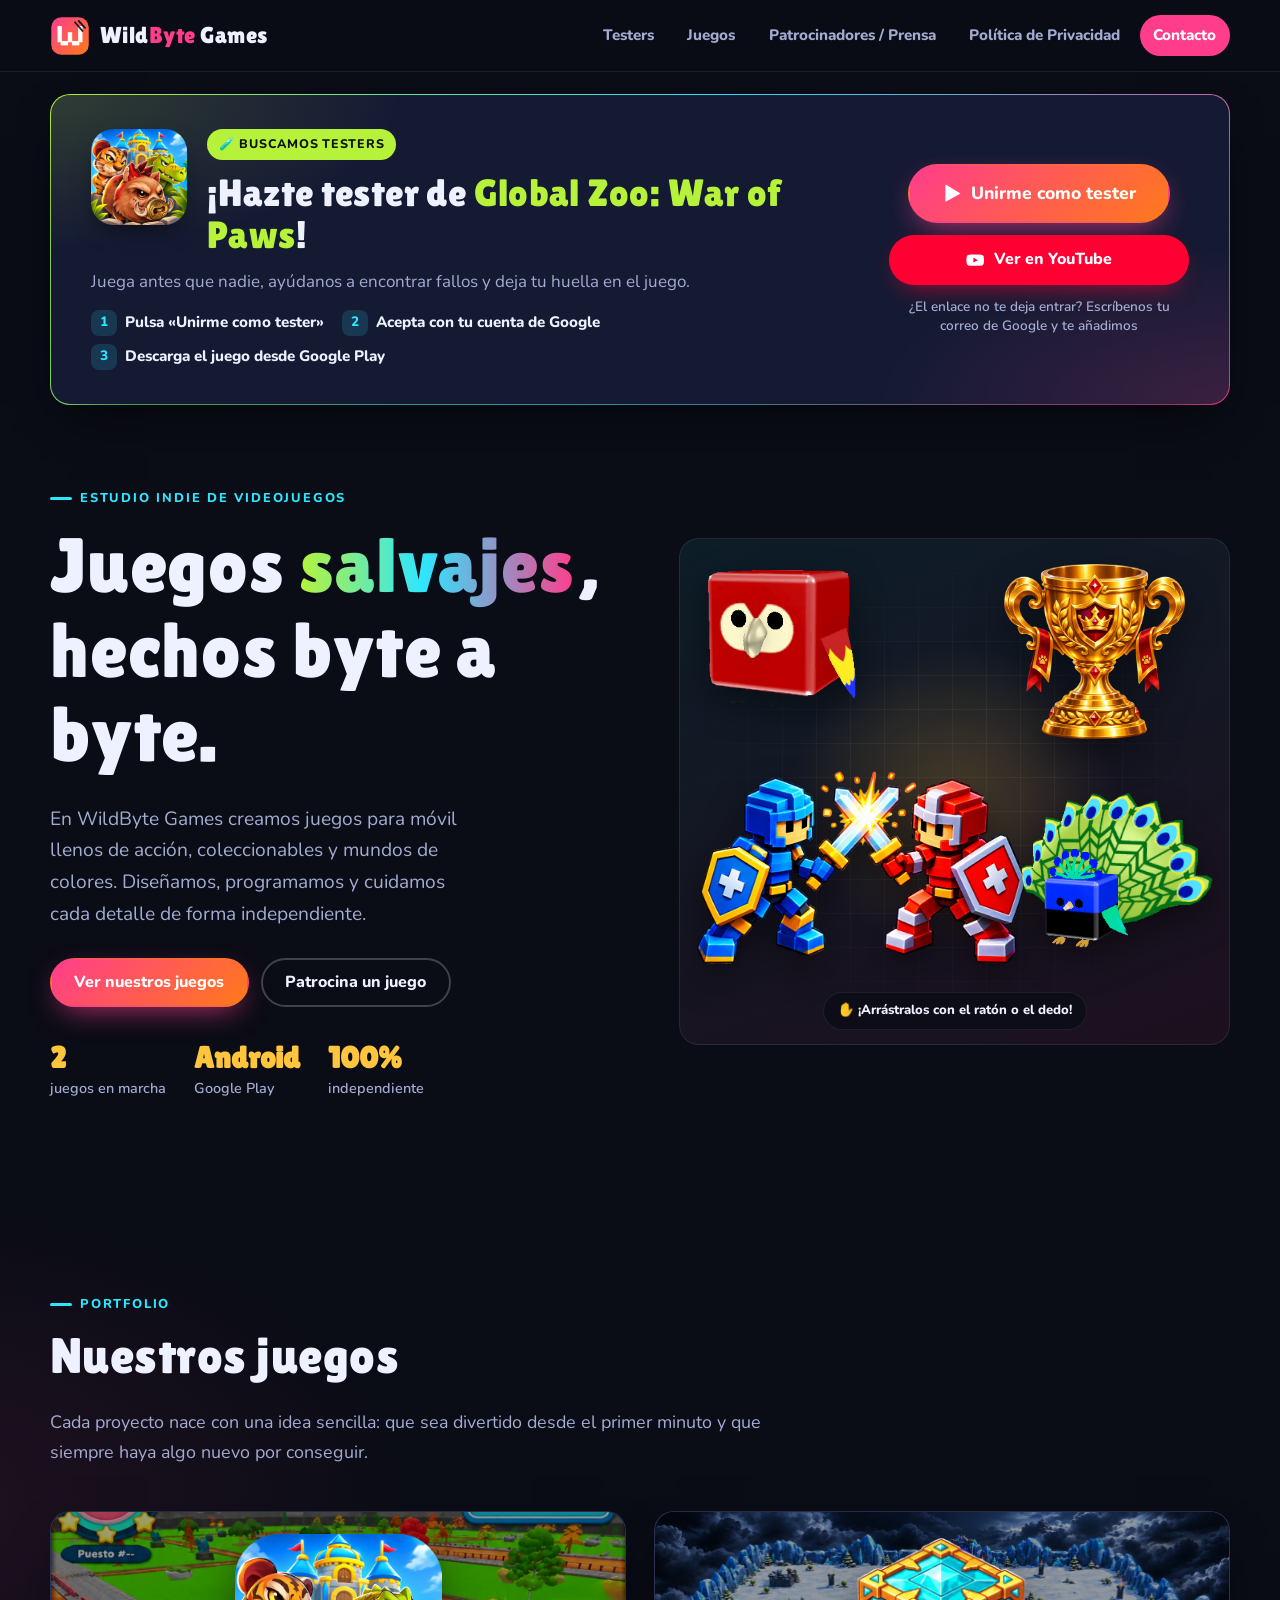
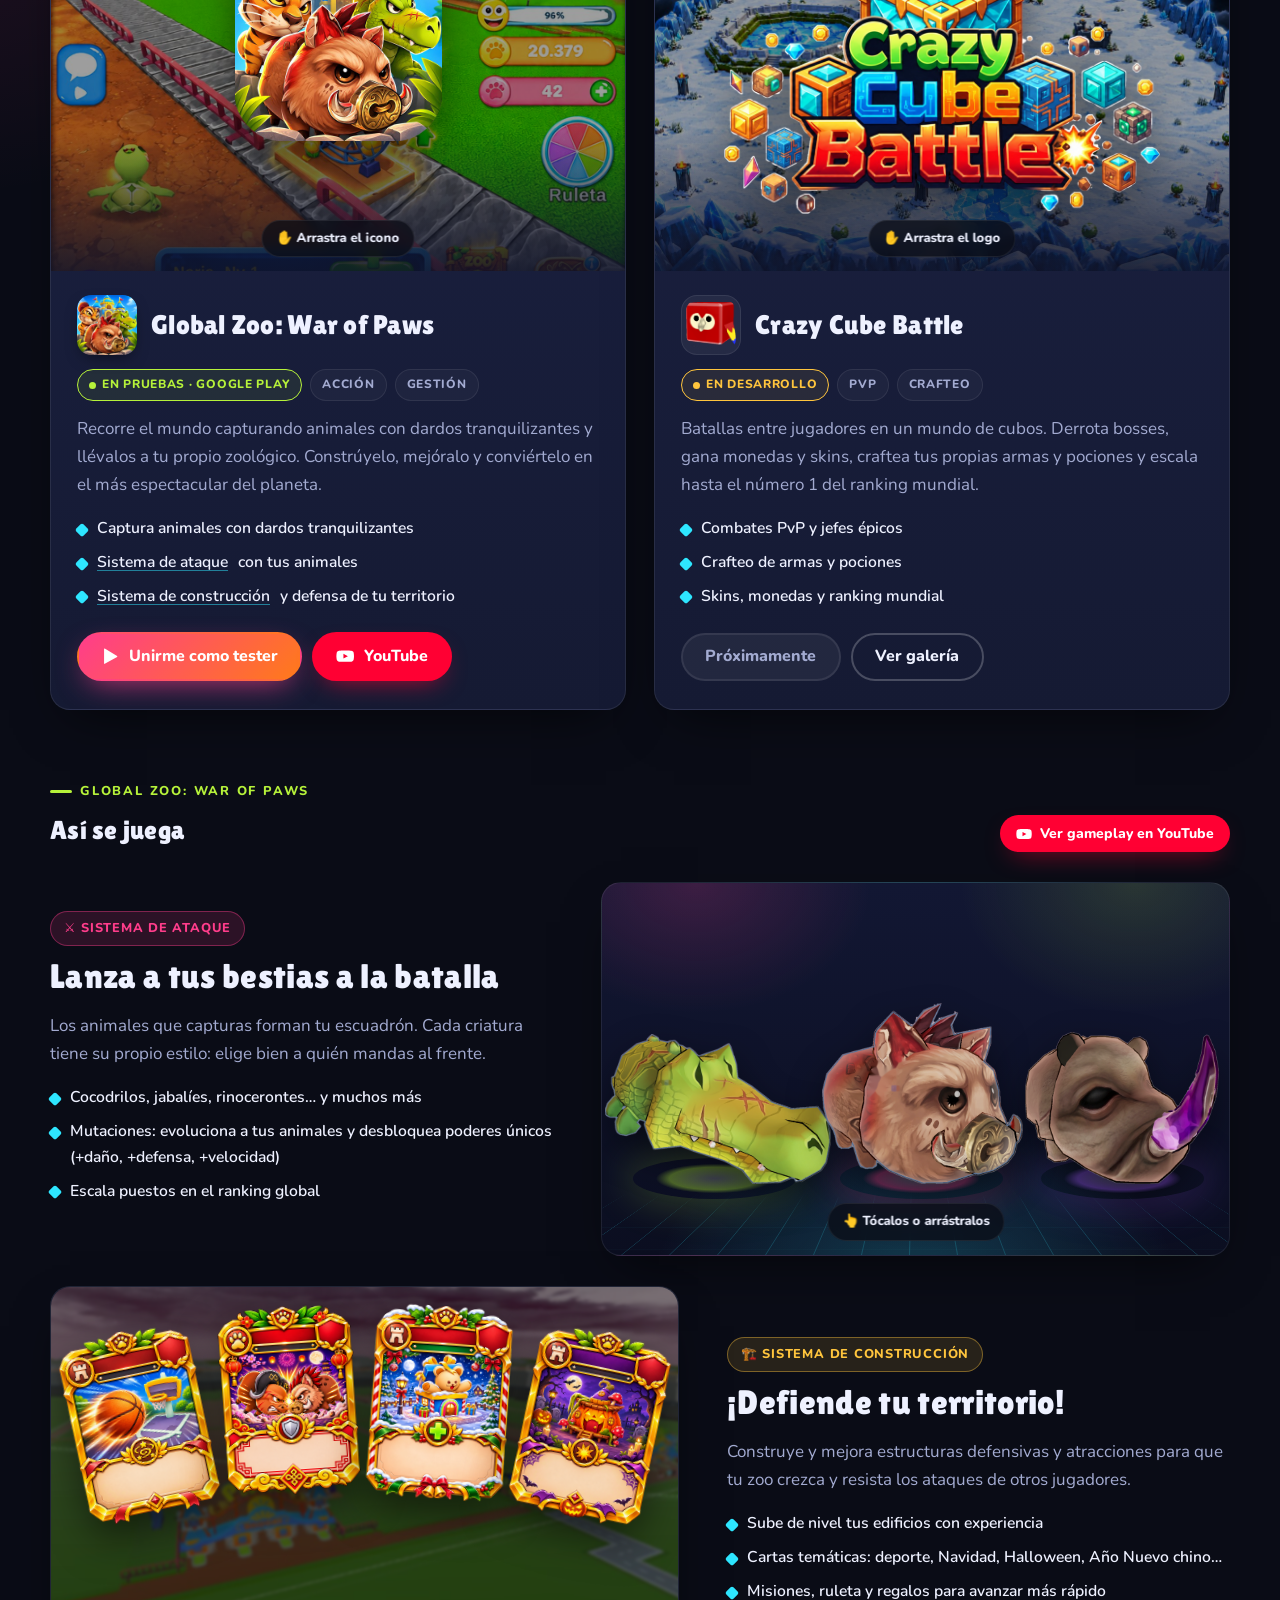
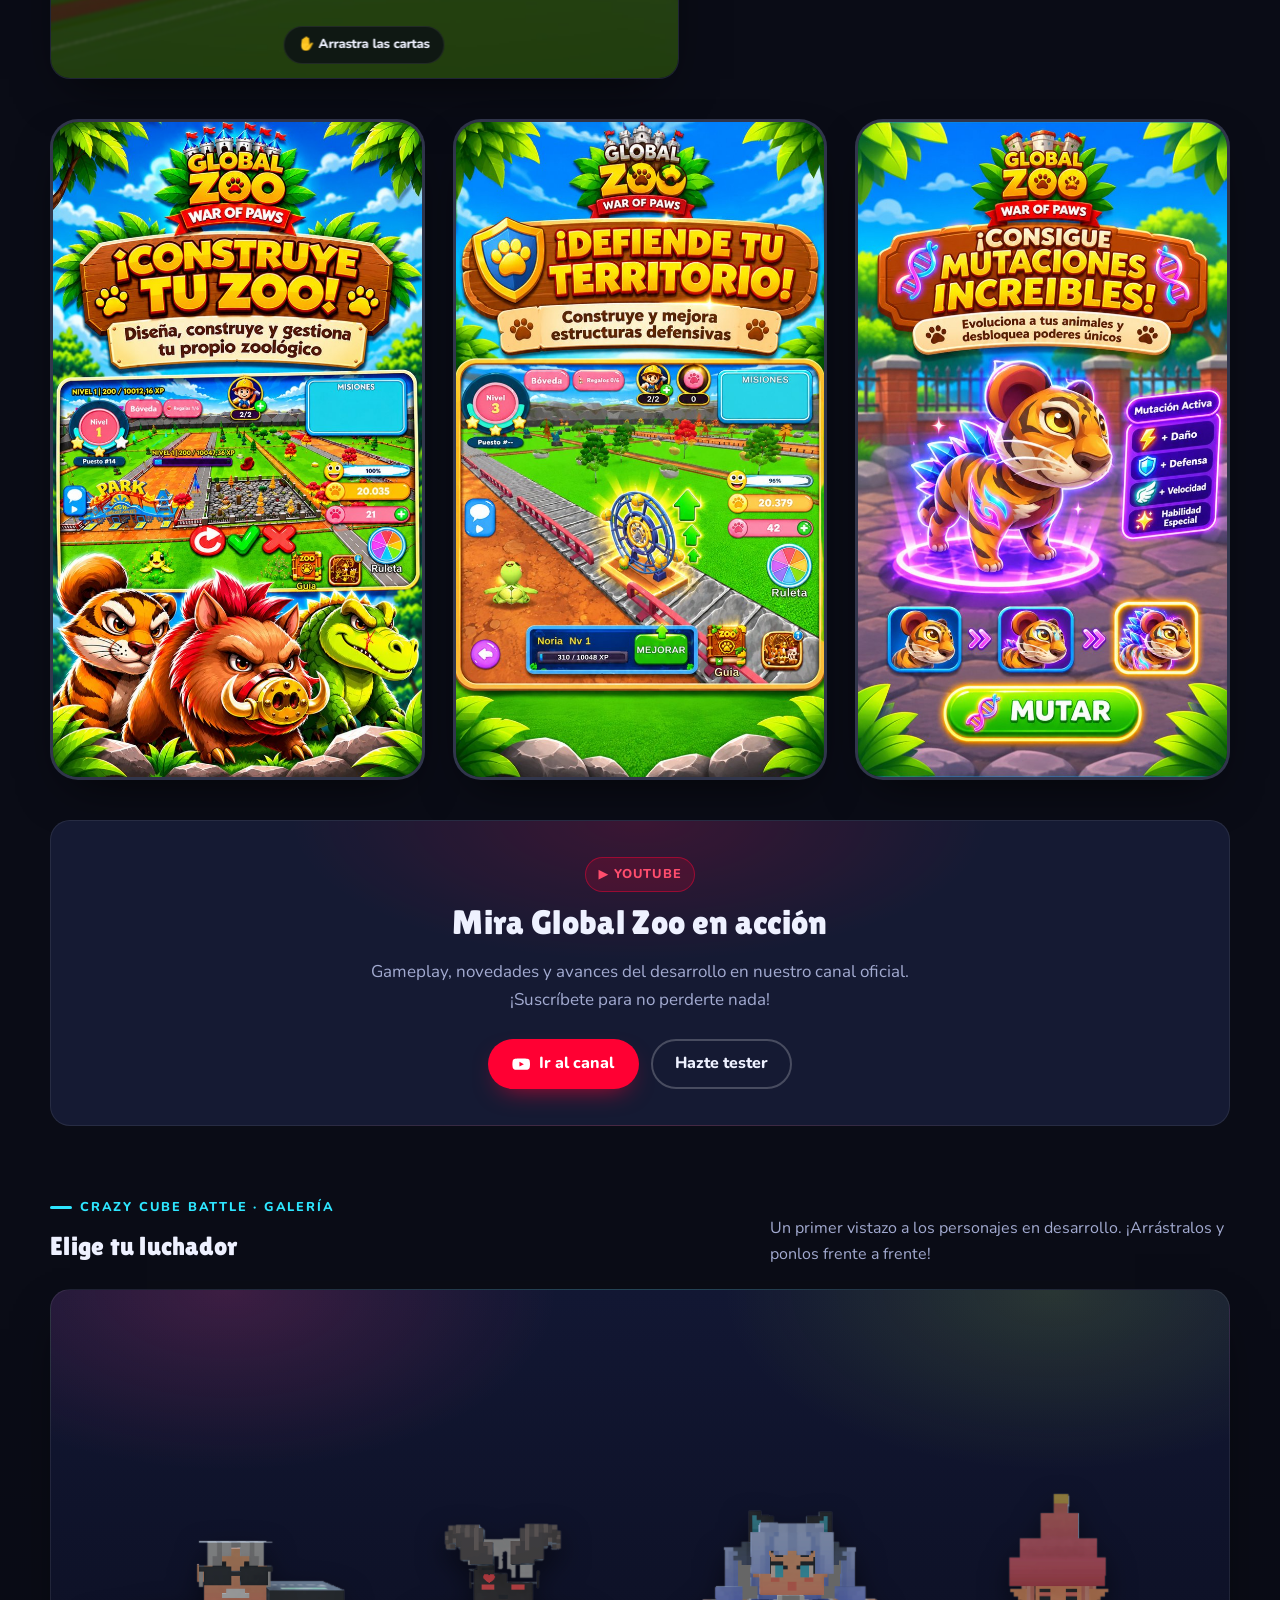
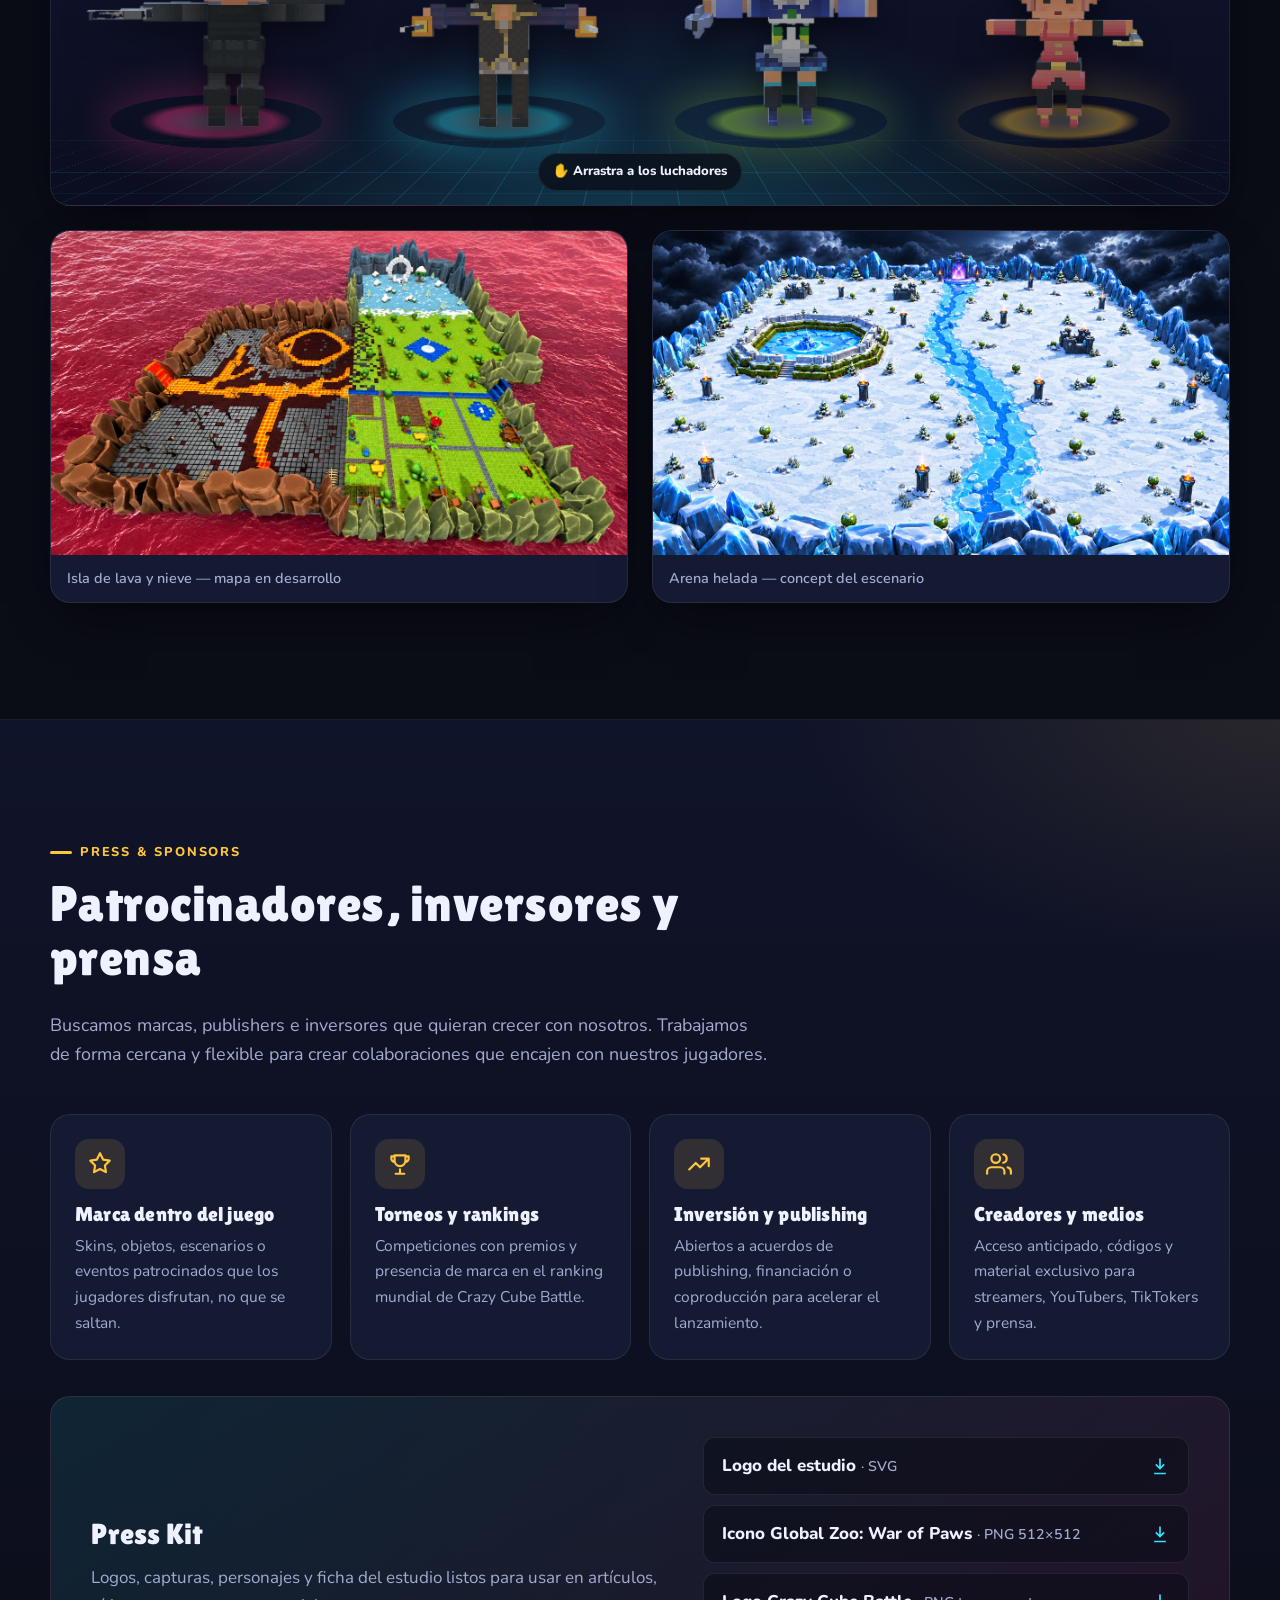
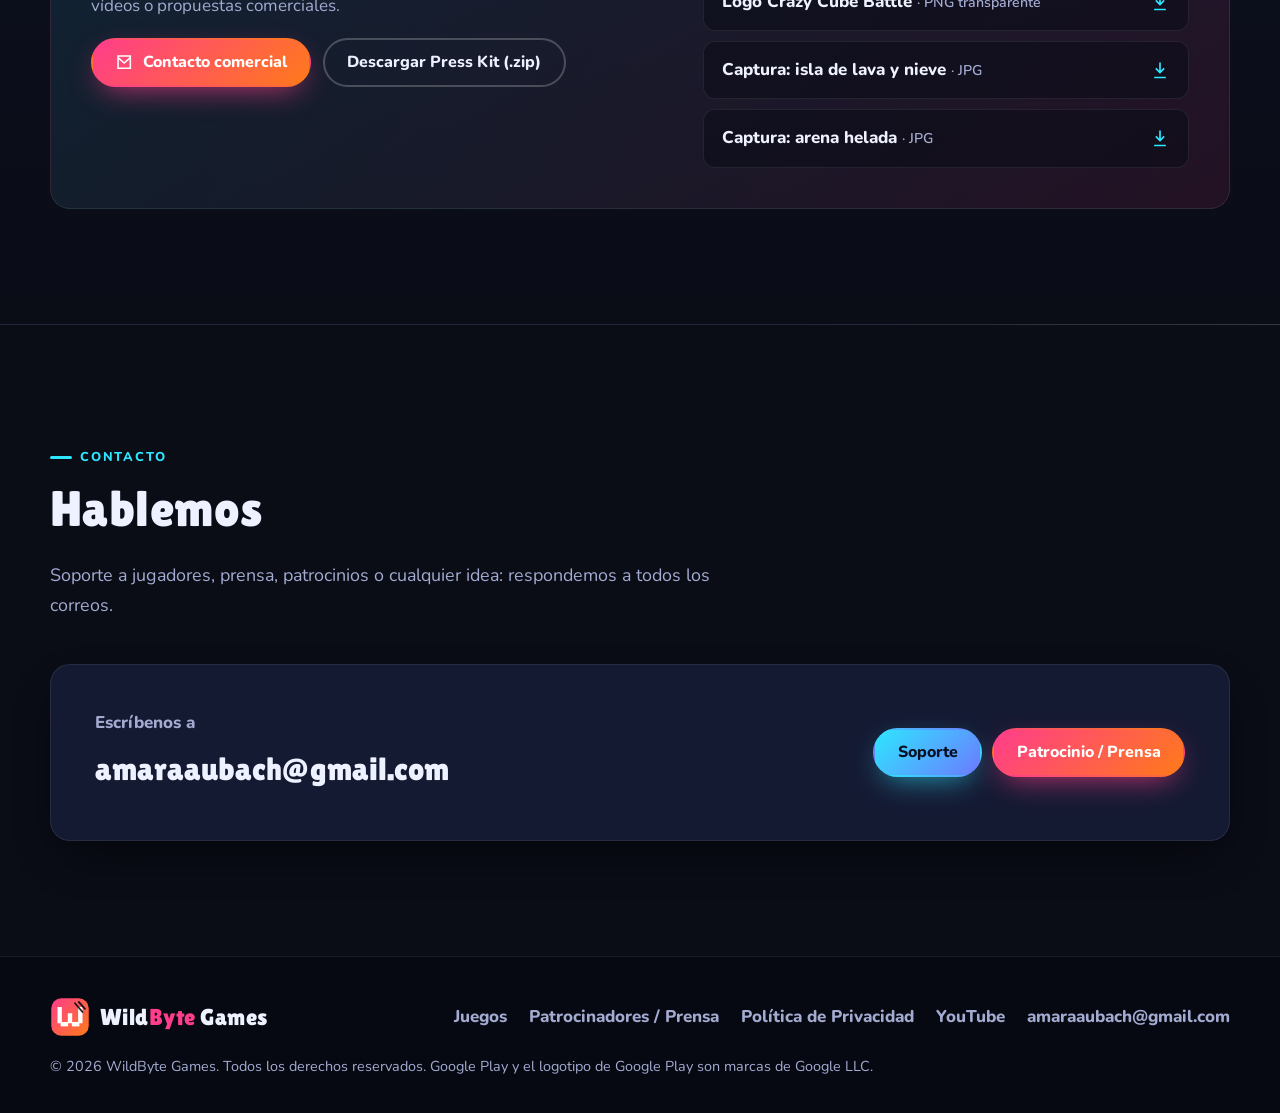
==== commit 4c800866: "Add files via upload" ====
--- a/index.html
+++ b/index.html
@@ -227,7 +227,7 @@
               <p>Los animales que capturas forman tu escuadrón. Cada criatura tiene su propio estilo: elige bien a quién mandas al frente.</p>
               <ul class="features">
                 <li>Cocodrilos, jabalíes, rinocerontes… y muchos más</li>
-                <li>Mejora a tus animales para que sean más fuertes</li>
+                <li>Mutaciones: evoluciona a tus animales y desbloquea poderes únicos (+daño, +defensa, +velocidad)</li>
                 <li>Escala puestos en el ranking global</li>
               </ul>
             </div>
@@ -257,30 +257,41 @@
               <p>Construye y mejora estructuras defensivas y atracciones para que tu zoo crezca y resista los ataques de otros jugadores.</p>
               <ul class="features">
                 <li>Sube de nivel tus edificios con experiencia</li>
-                <li>Cartas de construcción temáticas: deporte, Navidad, Halloween…</li>
+                <li>Cartas temáticas: deporte, Navidad, Halloween, Año Nuevo chino…</li>
                 <li>Misiones, ruleta y regalos para avanzar más rápido</li>
               </ul>
             </div>
             <div class="drag-zone build-stage" data-drag-zone aria-label="Cartas de construcción: arrástralas">
               <img class="game-media-bg" src="assets/img/zoo-war-of-paws/parque-en-construccion.jpg" alt="" loading="lazy" width="1280" height="605">
-              <div class="drag-item build-card" data-draggable tabindex="0" style="--x:7%;--y:9%;--w:27%;--r:-10deg" aria-label="Carta de baloncesto, arrastrable">
-                <div class="tilt"><img src="assets/img/zoo-war-of-paws/carta-baloncesto.png" alt="Carta de construcción de baloncesto" width="480" height="660" loading="lazy"></div>
-              </div>
-              <div class="drag-item build-card" data-draggable tabindex="0" style="--x:36.5%;--y:5%;--w:27%;--r:0deg" aria-label="Carta de Navidad, arrastrable">
-                <div class="tilt"><img src="assets/img/zoo-war-of-paws/carta-navidad.png" alt="Carta de construcción navideña" width="480" height="660" loading="lazy"></div>
-              </div>
-              <div class="drag-item build-card" data-draggable tabindex="0" style="--x:66%;--y:9%;--w:27%;--r:10deg" aria-label="Carta de Halloween, arrastrable">
-                <div class="tilt"><img src="assets/img/zoo-war-of-paws/carta-halloween.png" alt="Carta de construcción de Halloween" width="480" height="660" loading="lazy"></div>
+              <div class="drag-item build-card" data-draggable tabindex="0" style="--x:3%;--y:11%;--w:22%;--r:-12deg" aria-label="Carta de baloncesto, arrastrable">
+                <div class="tilt"><img src="assets/img/zoo-war-of-paws/carta-baloncesto.png" alt="Carta de baloncesto de Global Zoo" width="480" height="660" loading="lazy"></div>
+              </div>
+              <div class="drag-item build-card" data-draggable tabindex="0" style="--x:27%;--y:5%;--w:22%;--r:-4deg" aria-label="Carta de batalla de jabalíes, arrastrable">
+                <div class="tilt"><img src="assets/img/zoo-war-of-paws/carta-jabalies.png" alt="Carta de batalla de jabalíes de Global Zoo" width="480" height="660" loading="lazy"></div>
+              </div>
+              <div class="drag-item build-card" data-draggable tabindex="0" style="--x:51%;--y:5%;--w:22%;--r:4deg" aria-label="Carta navideña, arrastrable">
+                <div class="tilt"><img src="assets/img/zoo-war-of-paws/carta-navidad.png" alt="Carta navideña de Global Zoo" width="480" height="660" loading="lazy"></div>
+              </div>
+              <div class="drag-item build-card" data-draggable tabindex="0" style="--x:75%;--y:11%;--w:22%;--r:12deg" aria-label="Carta de Halloween, arrastrable">
+                <div class="tilt"><img src="assets/img/zoo-war-of-paws/carta-halloween.png" alt="Carta de Halloween de Global Zoo" width="480" height="660" loading="lazy"></div>
               </div>
               <span class="drag-hint" aria-hidden="true">✋ Arrastra las cartas</span>
               <button class="drag-reset" type="button" data-drag-reset>↺ Recolocar</button>
             </div>
           </div>
 
-          <div class="zoo-shots">
+          <div class="promo-strip" aria-label="Imágenes promocionales de Global Zoo">
+            <figure class="shot shot-phone">
+              <img src="assets/img/zoo-war-of-paws/promo-construye-tu-zoo.jpg" alt="Global Zoo: ¡Construye tu zoo! Diseña, construye y gestiona tu propio zoológico" loading="lazy" width="720" height="1280">
+            </figure>
             <figure class="shot shot-phone">
               <img src="assets/img/zoo-war-of-paws/promo-defiende-tu-territorio.jpg" alt="Global Zoo: ¡Defiende tu territorio! Construye y mejora estructuras defensivas" loading="lazy" width="720" height="1280">
             </figure>
+            <figure class="shot shot-phone">
+              <img src="assets/img/zoo-war-of-paws/promo-mutaciones.jpg" alt="Global Zoo: ¡Consigue mutaciones increíbles! Evoluciona a tus animales y desbloquea poderes únicos" loading="lazy" width="720" height="1280">
+            </figure>
+          </div>
+          <div class="zoo-shots">
             <div class="yt-panel">
               <span class="system-tag tag-attack" style="background:rgba(255,0,51,.14);color:#ff4d6d;border-color:rgba(255,0,51,.45)">▶ YouTube</span>
               <h4 class="system-title">Mira Global Zoo en acción</h4>
--- a/css/styles.css
+++ b/css/styles.css
@@ -596,8 +596,18 @@
 .build-card.is-dragging .tilt { transform: rotate(0deg); }
 .build-card img { filter: drop-shadow(0 16px 20px rgba(0, 0, 0, .55)); }
 
-.zoo-shots { display: grid; grid-template-columns: minmax(0, 360px) 1fr; gap: clamp(20px, 4vw, 48px); margin-top: 40px; align-items: center; }
-.yt-panel p { color: var(--muted); }
+.zoo-shots { display: grid; grid-template-columns: 1fr; gap: clamp(20px, 4vw, 48px); margin-top: 40px; align-items: center; }
+.yt-panel p { color: var(--muted); max-width: 60ch; }
+.yt-panel { text-align: center; display: grid; justify-items: center; padding: clamp(22px, 4vw, 36px); border-radius: var(--radius);
+  background: radial-gradient(500px 200px at 50% 0%, rgba(255, 0, 51, .16), transparent 70%), var(--panel); border: 1px solid var(--line); }
+.yt-panel .hero-actions { justify-content: center; }
+.promo-strip { display: grid; grid-template-columns: repeat(3, 1fr); gap: clamp(14px, 2.5vw, 28px); margin-top: 40px; }
+.promo-strip .shot img { aspect-ratio: 9 / 16; object-fit: cover; }
+@media (max-width: 640px) {
+  .promo-strip { grid-template-columns: none; grid-auto-flow: column; grid-auto-columns: 72%; overflow-x: auto;
+    scroll-snap-type: x mandatory; padding-bottom: 10px; margin-inline: -16px; padding-inline: 16px; scrollbar-width: thin; }
+  .promo-strip .shot { scroll-snap-align: center; }
+}
 .shot-phone { border-radius: 28px; border: 3px solid rgba(255,255,255,.12); }
 .zoo-shots .shot { display: flex; flex-direction: column; }
 .zoo-shots .shot img { aspect-ratio: 9 / 16; object-fit: cover; }
@@ -742,7 +752,6 @@
   .attack-stage .slot-1.fighter, .attack-stage .slot-2.fighter { bottom: var(--floor); }
   .zoo-systems { margin-top: 44px; }
   .zoo-shots { grid-template-columns: 1fr; gap: 20px; }
-  .shot-phone { max-width: 300px; margin-inline: auto; }
   .yt-panel .btn { flex: 1 1 100%; }
   .testers-icon { width: 64px; height: 64px; border-radius: 16px; margin-right: 14px; }
   .build-stage { aspect-ratio: 16 / 11; }
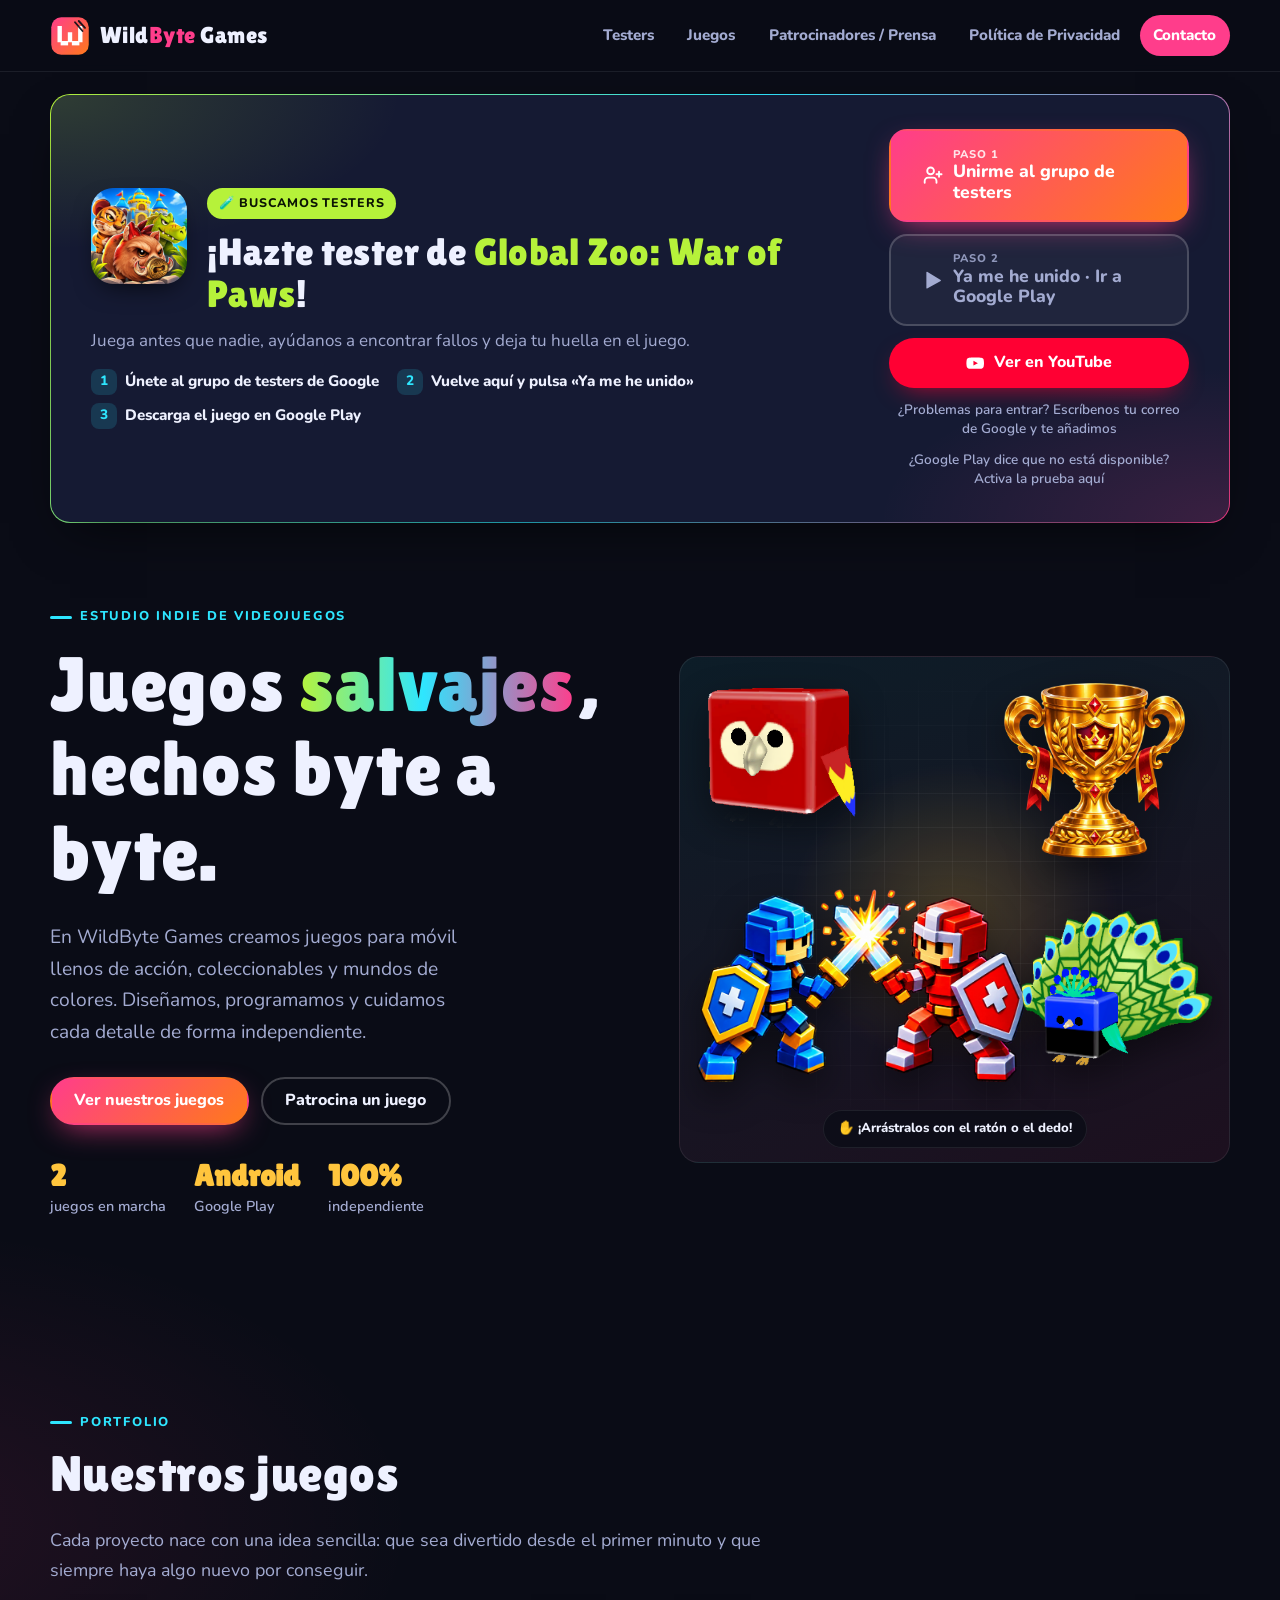
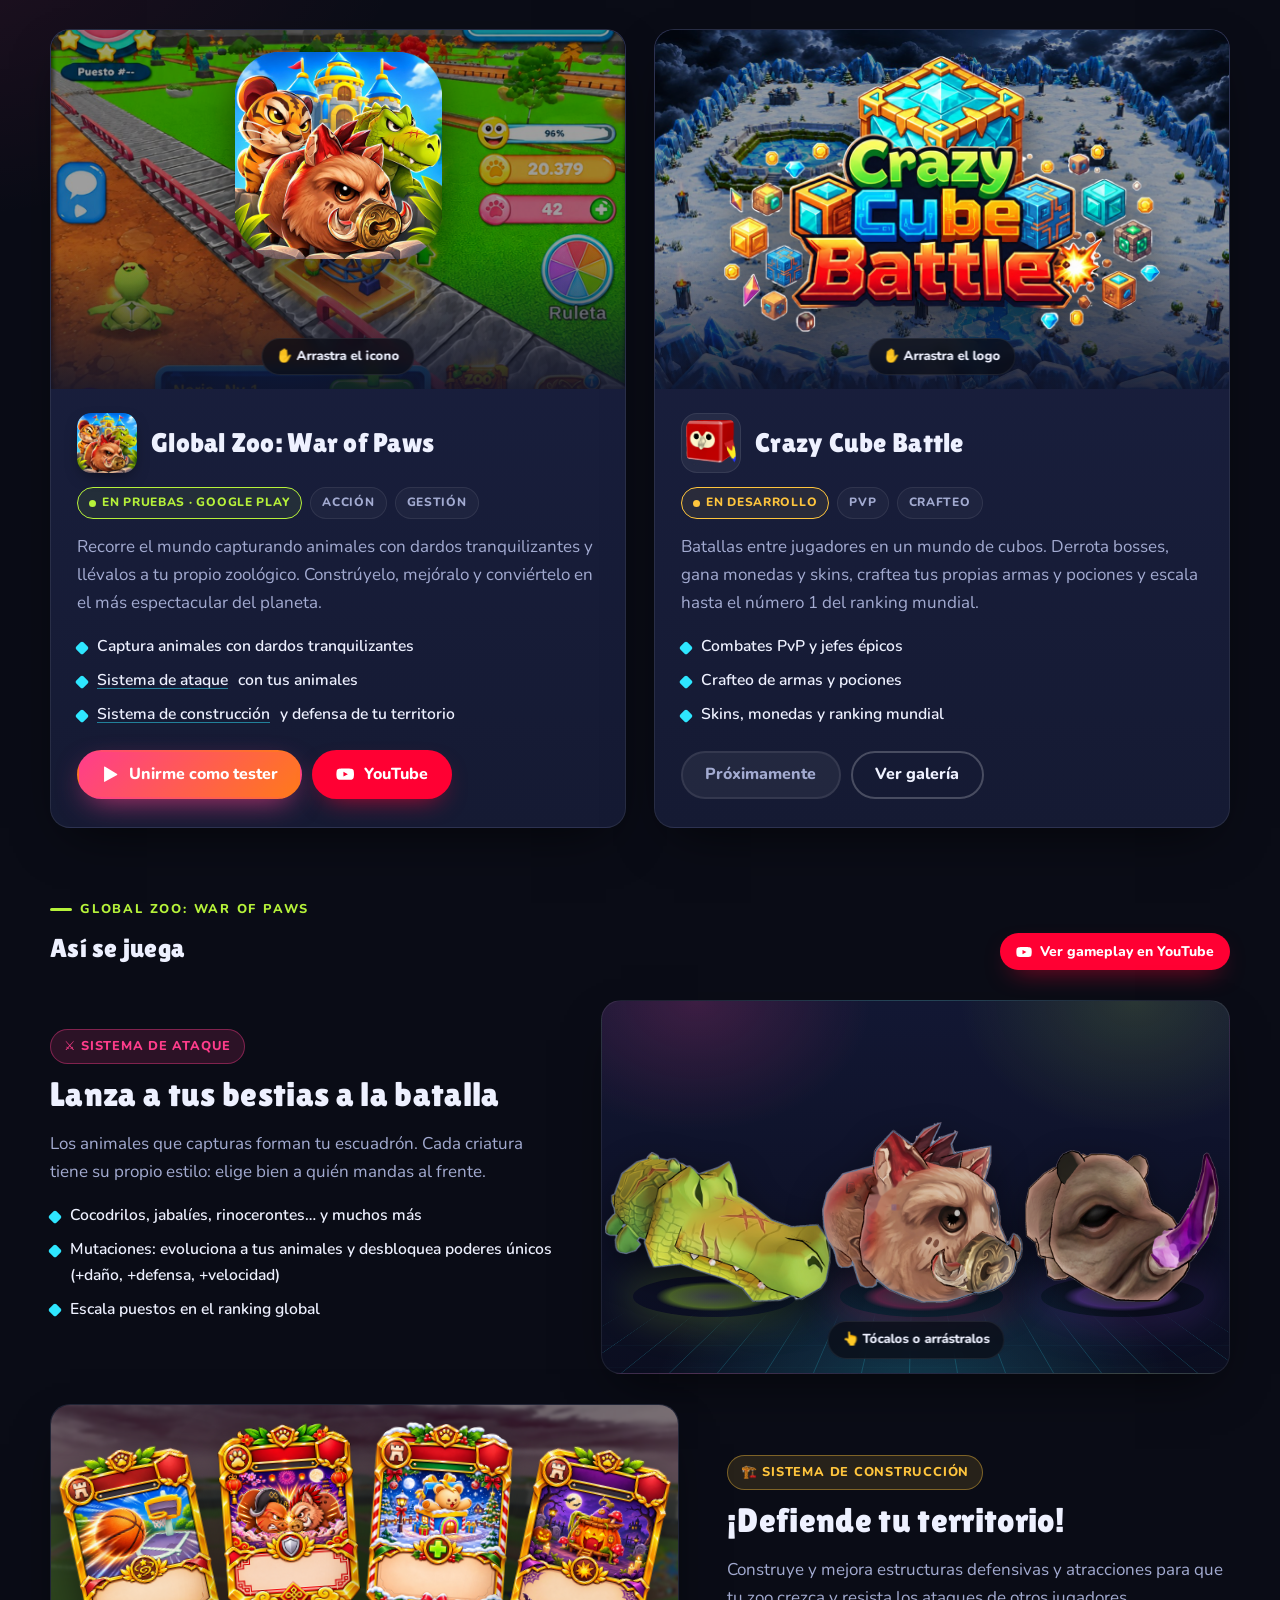
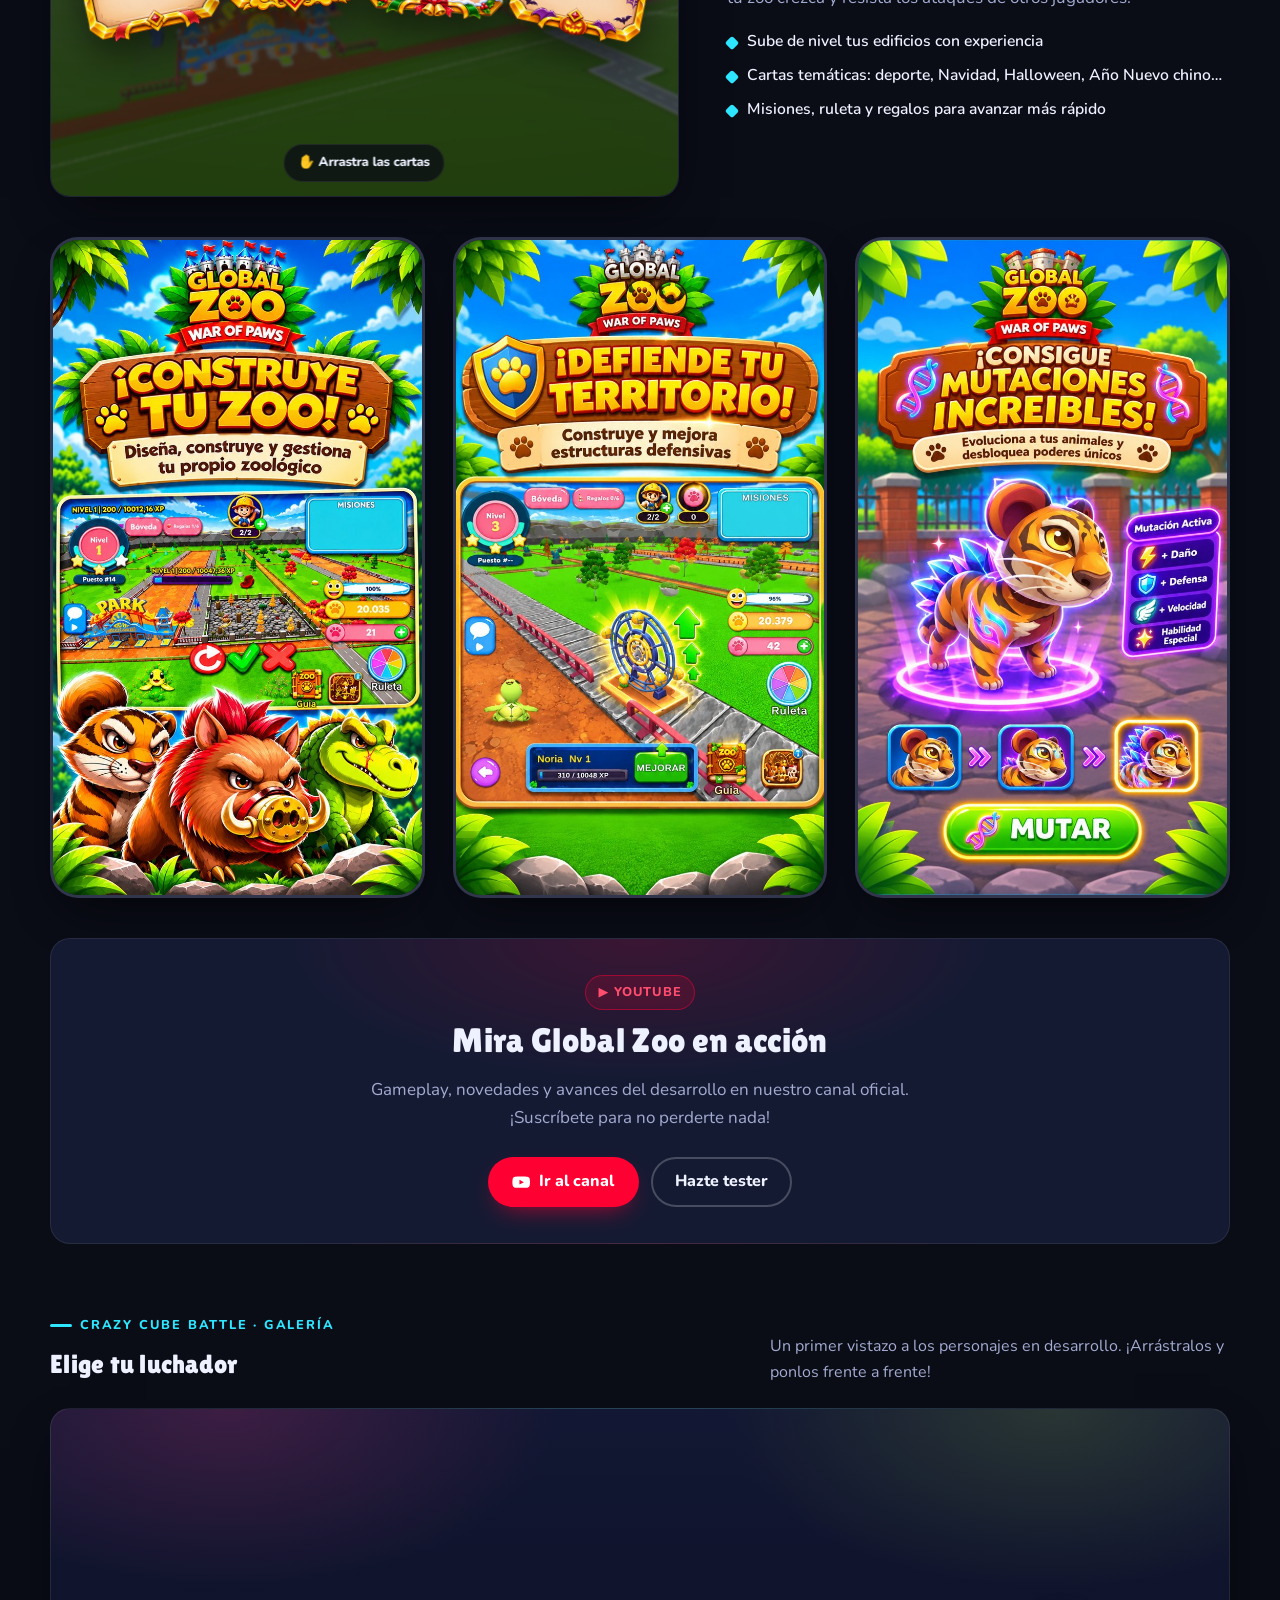
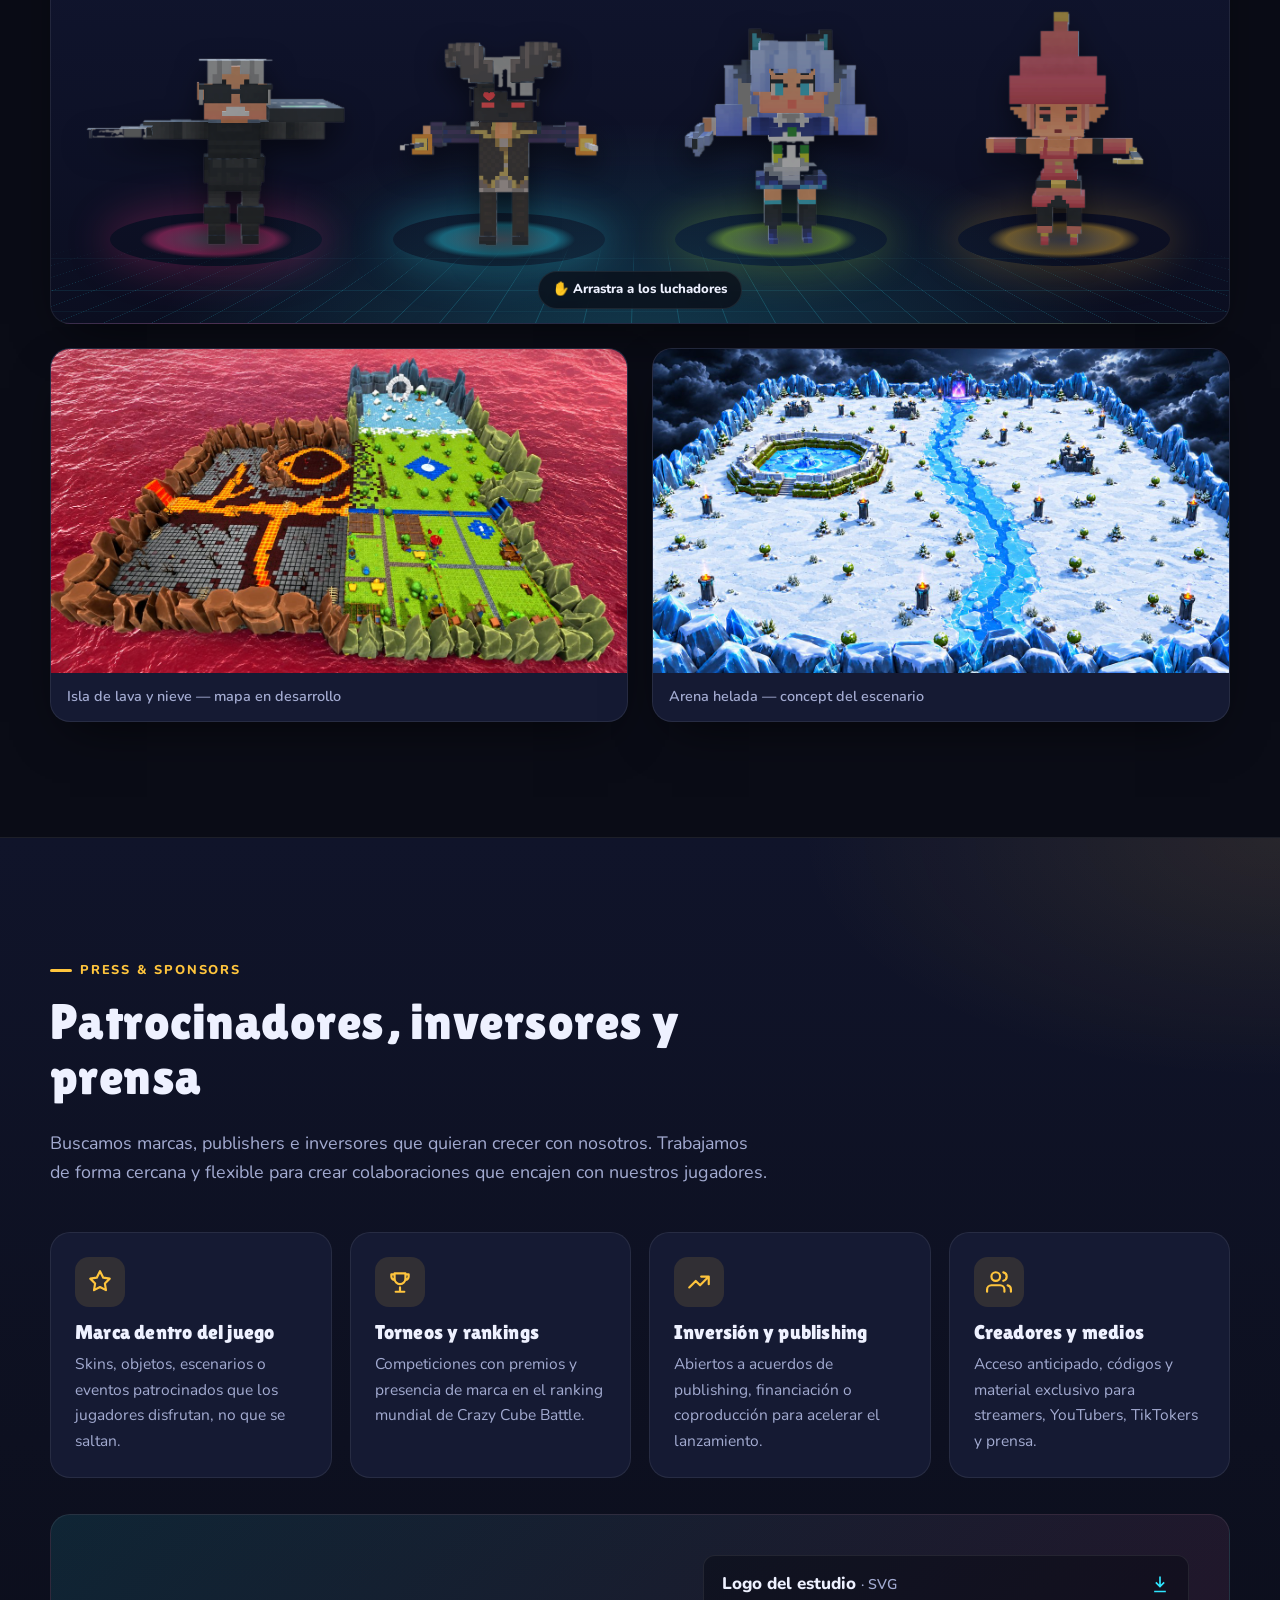
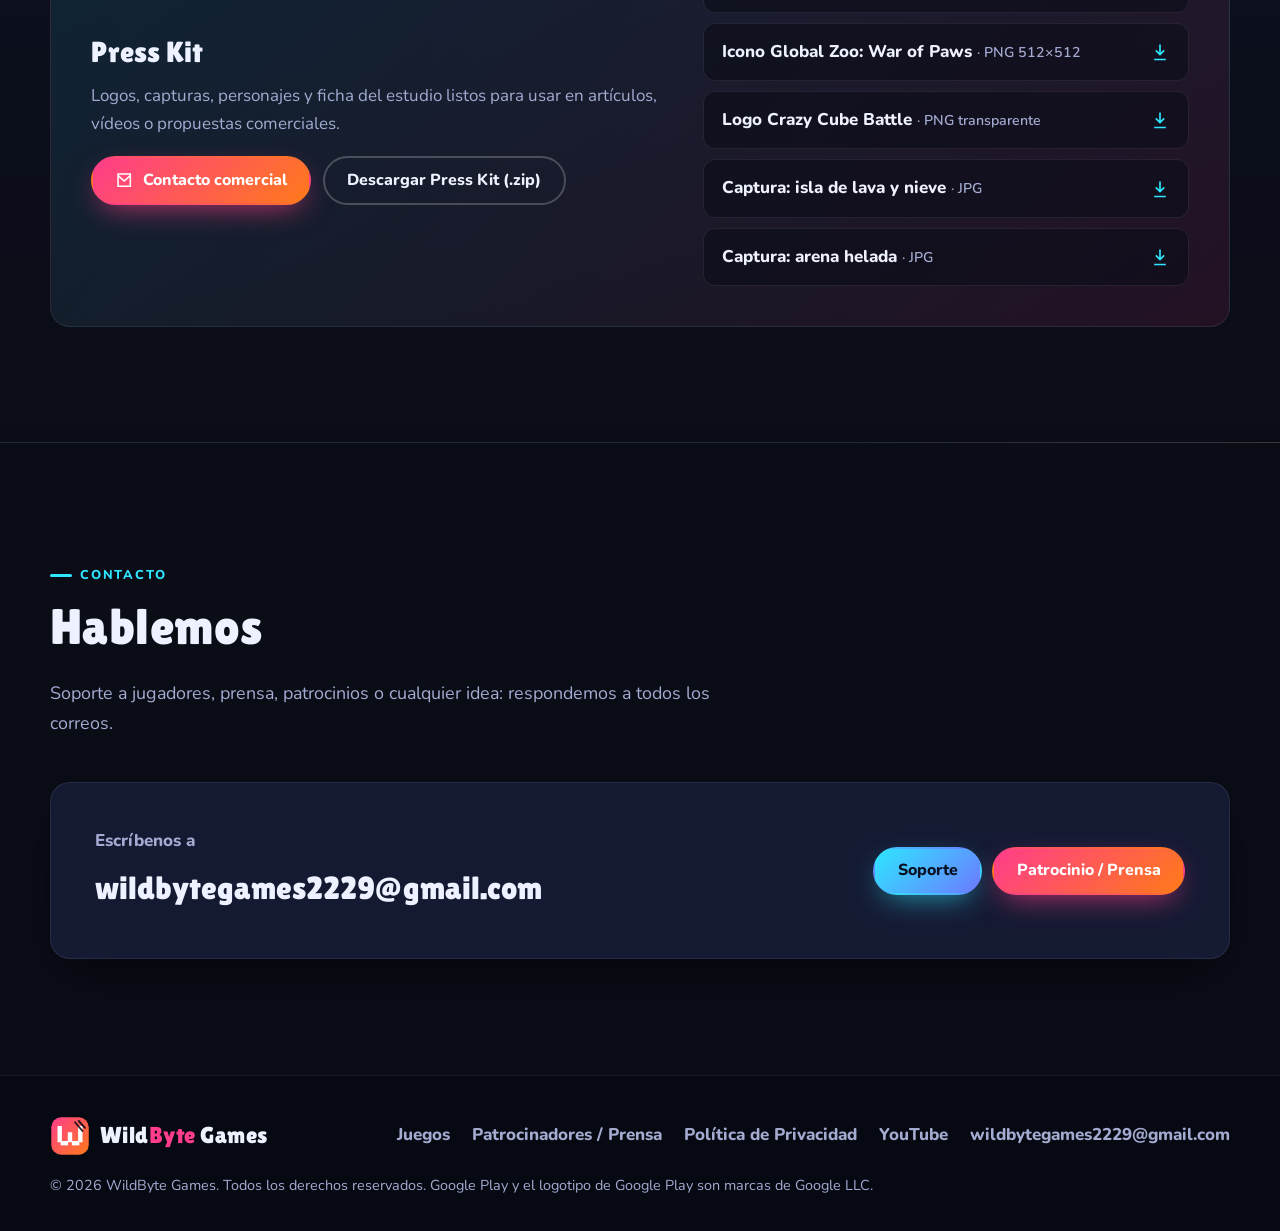
==== commit a064c02f: "Add files via upload" ====
--- a/index.html
+++ b/index.html
@@ -54,20 +54,28 @@
             <h2 class="testers-title" id="testers-title">¡Hazte tester de <span>Global Zoo: War of Paws</span>!</h2>
             <p class="testers-text">Juega antes que nadie, ayúdanos a encontrar fallos y deja tu huella en el juego.</p>
             <ol class="testers-steps">
-              <li><b>1</b> Pulsa «Unirme como tester»</li>
-              <li><b>2</b> Acepta con tu cuenta de Google</li>
-              <li><b>3</b> Descarga el juego desde Google Play</li>
+              <li><b>1</b> Únete al grupo de testers de Google</li>
+              <li><b>2</b> Vuelve aquí y pulsa «Ya me he unido»</li>
+              <li><b>3</b> Descarga el juego en Google Play</li>
             </ol>
           </div>
           <div class="testers-actions">
-            <a class="btn btn-primary btn-lg" href="https://play.google.com/apps/testing/com.globalzoo.pawofwars" target="_blank" rel="noopener">
+            <!-- PASO 1: grupo de Google de testers -->
+            <a class="btn btn-primary btn-lg tester-step1" href="https://groups.google.com/g/tester-comunity-de-global-zoowar-of-paws" target="_blank" rel="noopener" data-tester-step1>
+              <svg viewBox="0 0 24 24" fill="none" stroke="currentColor" stroke-width="2.2" stroke-linecap="round" stroke-linejoin="round" aria-hidden="true"><path d="M16 21v-2a4 4 0 00-4-4H6a4 4 0 00-4 4v2M9 11a4 4 0 100-8 4 4 0 000 8zM19 8v6M22 11h-6"/></svg>
+              <span><small class="step-label">Paso 1</small> Unirme al grupo de testers</span>
+            </a>
+            <!-- PASO 2: ficha de Google Play (se resalta al volver del paso 1) -->
+            <a class="btn btn-lg tester-step2" href="https://play.google.com/store/apps/details?id=com.globalzoo.pawofwars" target="_blank" rel="noopener" data-tester-step2>
               <svg viewBox="0 0 24 24" fill="currentColor" aria-hidden="true"><path d="M4 2.6v18.8c0 .5.5.8.9.6L21 12.9c.4-.2.4-.8 0-1L4.9 2c-.4-.2-.9.1-.9.6z"/></svg>
-              Unirme como tester
-            </a>
+              <span><small class="step-label">Paso 2</small> Ya me he unido · Ir a Google Play</span>
+            </a>
+            <p class="tester-note" data-tester-note hidden>✅ ¡Genial! Cuando hayas entrado en el grupo, pulsa el <strong>Paso 2</strong> para descargar el juego.</p>
             <a class="btn btn-youtube" href="https://youtube.com/@globalzoowarofpaws?si=9xZBjIema10RJPYS" target="_blank" rel="noopener"><svg viewBox="0 0 24 24" fill="currentColor" aria-hidden="true"><path d="M23 7.2a3 3 0 00-2.1-2.1C19 4.6 12 4.6 12 4.6s-7 0-8.9.5A3 3 0 001 7.2 31 31 0 00.5 12 31 31 0 001 16.8a3 3 0 002.1 2.1c1.9.5 8.9.5 8.9.5s7 0 8.9-.5a3 3 0 002.1-2.1 31 31 0 00.5-4.8 31 31 0 00-.5-4.8zM9.7 15.1V8.9l5.8 3.1-5.8 3.1z"/></svg> Ver en YouTube</a>
-            <a class="testers-help" href="mailto:amaraaubach@gmail.com?subject=Quiero%20ser%20tester%20de%20Global%20Zoo%3A%20War%20of%20Paws&amp;body=Hola%2C%20quiero%20ser%20tester.%20Mi%20correo%20de%20Google%20Play%20es%3A%20">
-              ¿El enlace no te deja entrar? Escríbenos tu correo de Google y te añadimos
-            </a>
+            <a class="testers-help" href="mailto:wildbytegames2229@gmail.com?subject=Quiero%20ser%20tester%20de%20Global%20Zoo%3A%20War%20of%20Paws&amp;body=Hola%2C%20quiero%20ser%20tester.%20Mi%20correo%20de%20Google%20Play%20es%3A%20">
+              ¿Problemas para entrar? Escríbenos tu correo de Google y te añadimos
+            </a>
+            <a class="testers-help" href="https://play.google.com/apps/testing/com.globalzoo.pawofwars" target="_blank" rel="noopener">¿Google Play dice que no está disponible? Activa la prueba aquí</a>
           </div>
         </div>
       </div>
@@ -157,9 +165,9 @@
                 <li><a href="#sistema-construccion">Sistema de construcción</a> y defensa de tu territorio</li>
               </ul>
               <div class="game-actions">
-                <!-- Enlace para testers (prueba cerrada). Cuando el juego sea público cámbialo por:
-                     https://play.google.com/store/apps/details?id=com.globalzoo.pawofwars -->
-                <a class="btn btn-primary" href="https://play.google.com/apps/testing/com.globalzoo.pawofwars" target="_blank" rel="noopener">
+                <!-- Lleva al bloque de testers (grupo de Google + Google Play).
+                     Cuando el juego sea público cámbialo por la ficha de Google Play. -->
+                <a class="btn btn-primary" href="#testers">
                   <svg viewBox="0 0 24 24" fill="currentColor" aria-hidden="true"><path d="M4 2.6v18.8c0 .5.5.8.9.6L21 12.9c.4-.2.4-.8 0-1L4.9 2c-.4-.2-.9.1-.9.6z"/></svg>
                   Unirme como tester
                 </a>
@@ -394,7 +402,7 @@
             <h3>Press Kit</h3>
             <p>Logos, capturas, personajes y ficha del estudio listos para usar en artículos, vídeos o propuestas comerciales.</p>
             <div class="hero-actions" style="margin-top:18px">
-              <a class="btn btn-primary" href="mailto:amaraaubach@gmail.com?subject=Propuesta%20de%20patrocinio%20-%20WildByte%20Games">
+              <a class="btn btn-primary" href="mailto:wildbytegames2229@gmail.com?subject=Propuesta%20de%20patrocinio%20-%20WildByte%20Games">
                 <svg viewBox="0 0 24 24" fill="none" stroke="currentColor" stroke-width="2" aria-hidden="true"><path d="M4 4h16v16H4z"/><path d="M4 6l8 7 8-7"/></svg>
                 Contacto comercial
               </a>
@@ -438,11 +446,11 @@
         <div class="contact-card">
           <div>
             <p style="color:var(--muted);margin:0 0 6px;font-weight:700">Escríbenos a</p>
-            <a class="contact-email" href="mailto:amaraaubach@gmail.com">amaraaubach@gmail.com</a>
+            <a class="contact-email" href="mailto:wildbytegames2229@gmail.com">wildbytegames2229@gmail.com</a>
           </div>
           <div class="contact-actions">
-            <a class="btn btn-secondary" href="mailto:amaraaubach@gmail.com?subject=Soporte%20-%20WildByte%20Games">Soporte</a>
-            <a class="btn btn-primary" href="mailto:amaraaubach@gmail.com?subject=Patrocinio%20%2F%20Prensa%20-%20WildByte%20Games">Patrocinio / Prensa</a>
+            <a class="btn btn-secondary" href="mailto:wildbytegames2229@gmail.com?subject=Soporte%20-%20WildByte%20Games">Soporte</a>
+            <a class="btn btn-primary" href="mailto:wildbytegames2229@gmail.com?subject=Patrocinio%20%2F%20Prensa%20-%20WildByte%20Games">Patrocinio / Prensa</a>
           </div>
         </div>
       </div>
@@ -462,7 +470,7 @@
           <li><a href="#patrocinadores">Patrocinadores / Prensa</a></li>
           <li><a href="privacidad.html">Política de Privacidad</a></li>
           <li><a href="https://youtube.com/@globalzoowarofpaws?si=9xZBjIema10RJPYS" target="_blank" rel="noopener">YouTube</a></li>
-          <li><a class="footer-mail" href="mailto:amaraaubach@gmail.com">amaraaubach@gmail.com</a></li>
+          <li><a class="footer-mail" href="mailto:wildbytegames2229@gmail.com">wildbytegames2229@gmail.com</a></li>
         </ul>
       </div>
       <p class="copyright">© <span id="year">2026</span> WildByte Games. Todos los derechos reservados. Google Play y el logotipo de Google Play son marcas de Google LLC.</p>
--- a/css/styles.css
+++ b/css/styles.css
@@ -673,6 +673,23 @@
   100% { transform: translate(var(--dx), var(--dy)) scale(1.1) rotate(var(--rot)); opacity: 0; }
 }
 
+/* ---------- Flujo de testers en 2 pasos ---------- */
+.testers-actions .btn-lg { width: 100%; text-align: left; justify-content: flex-start; border-radius: 18px; }
+.testers-actions .btn-lg span { display: flex; flex-direction: column; line-height: 1.15; }
+.step-label { font-size: .7rem; letter-spacing: .1em; text-transform: uppercase; opacity: .85; font-weight: 800; }
+.tester-step2 {
+  background: rgba(255, 255, 255, .05); color: var(--muted); border-color: rgba(255, 255, 255, .18);
+}
+.tester-step2:hover { color: var(--text); border-color: var(--lime); }
+.testers-card.step1-done .tester-step1 { background: rgba(182, 242, 58, .12); color: var(--lime); border-color: rgba(182, 242, 58, .45); box-shadow: none; }
+.testers-card.step1-done .tester-step1 .step-label::after { content: " ✓"; }
+.testers-card.step1-done .tester-step2 {
+  background: linear-gradient(135deg, var(--lime), #2fd37a); color: #0b1404; border-color: transparent;
+  box-shadow: 0 10px 30px -10px rgba(182, 242, 58, .8); animation: step-pulse 1.8s ease-in-out infinite;
+}
+@keyframes step-pulse { 50% { box-shadow: 0 0 0 6px rgba(182, 242, 58, .18), 0 10px 30px -10px rgba(182, 242, 58, .8); } }
+.tester-note { margin: 0; font-size: .88rem; color: var(--lime); font-weight: 600; text-align: center; }
+
 /* =========================================================
    AJUSTES PARA TABLETS Y MÓVILES
    ========================================================= */
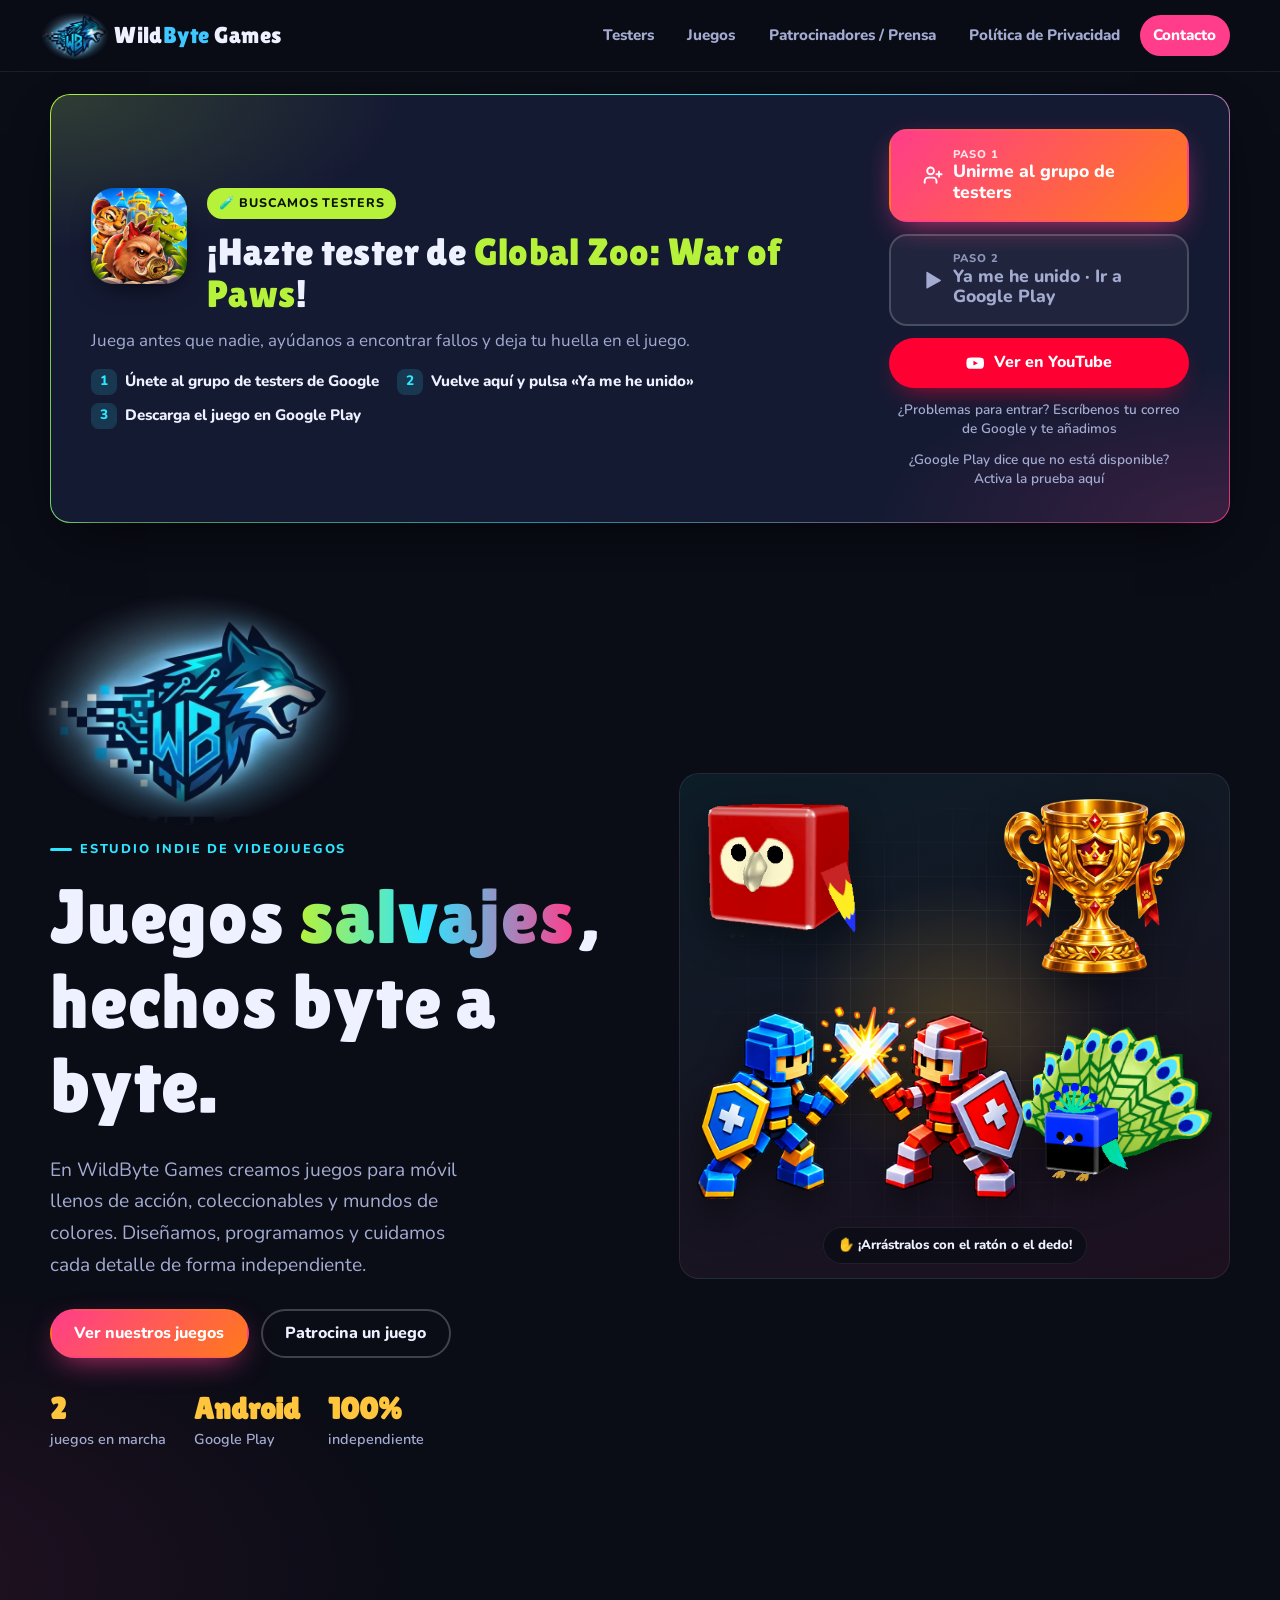
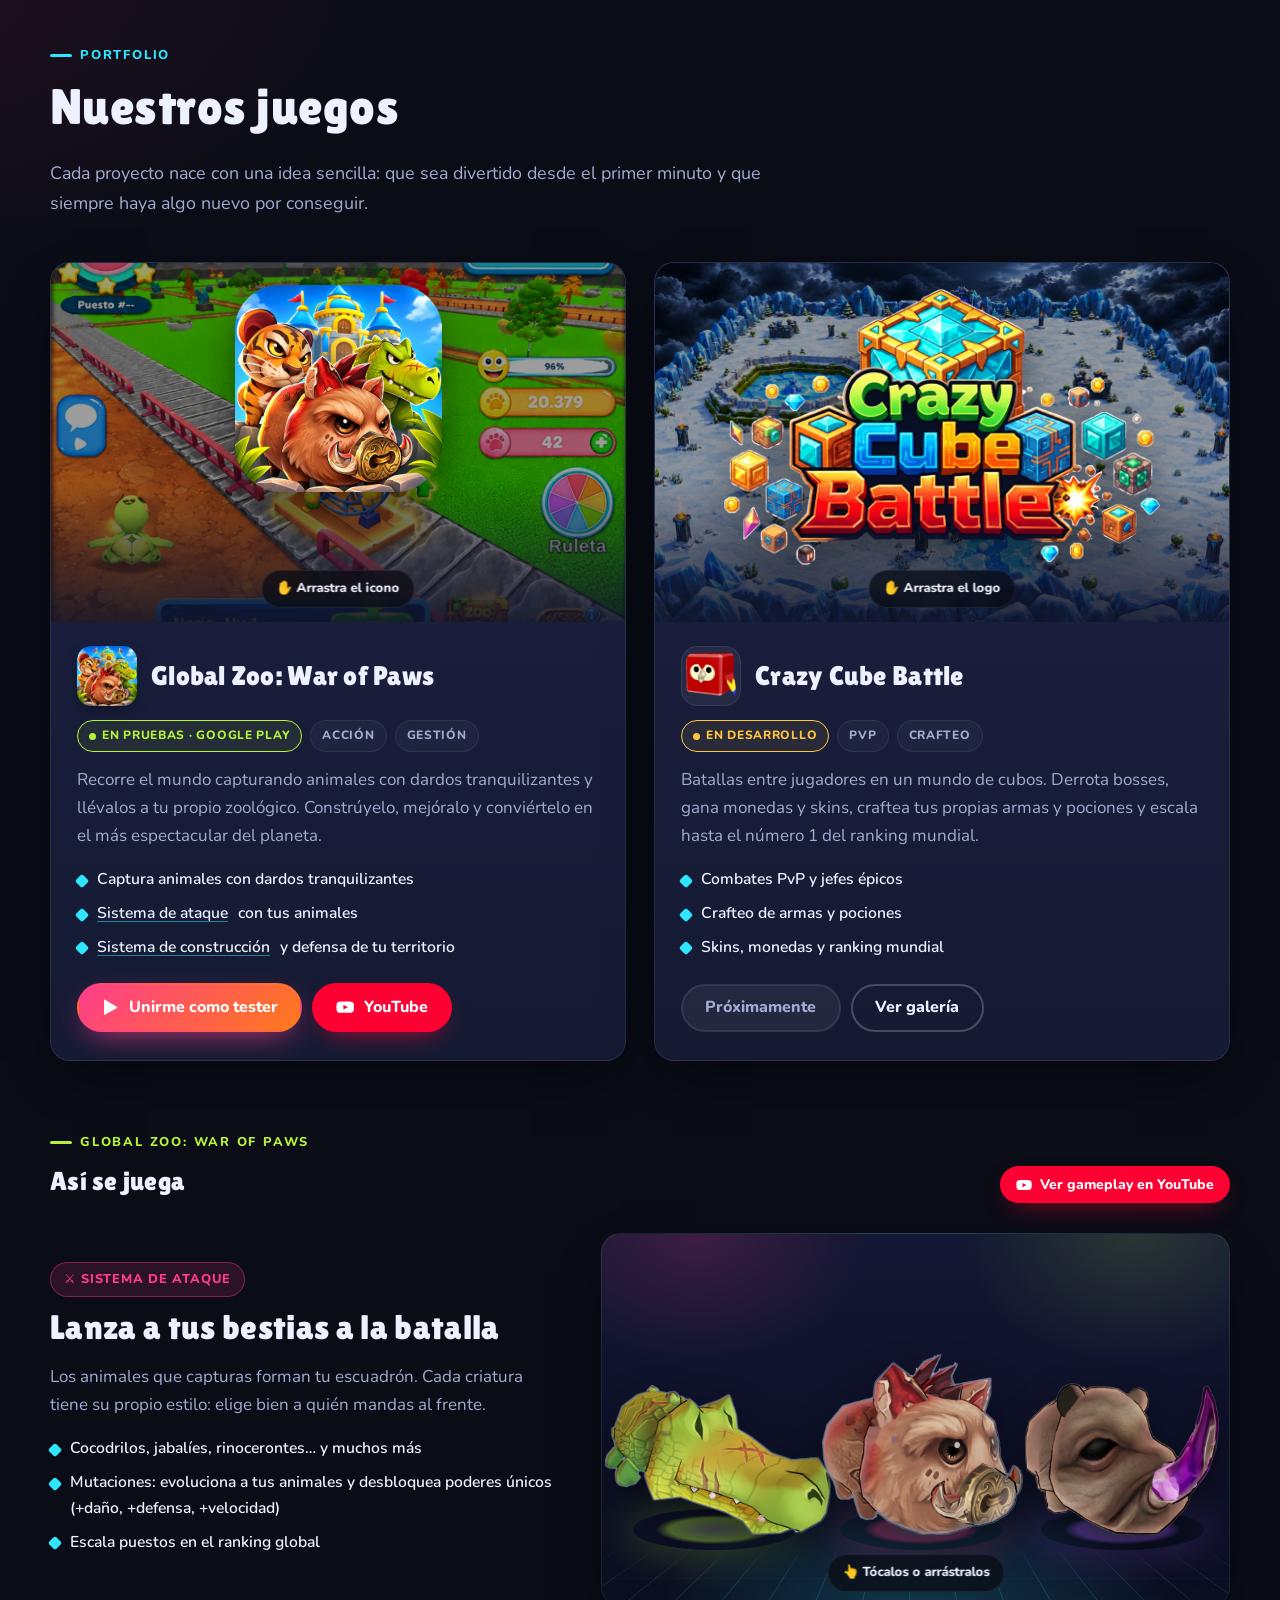
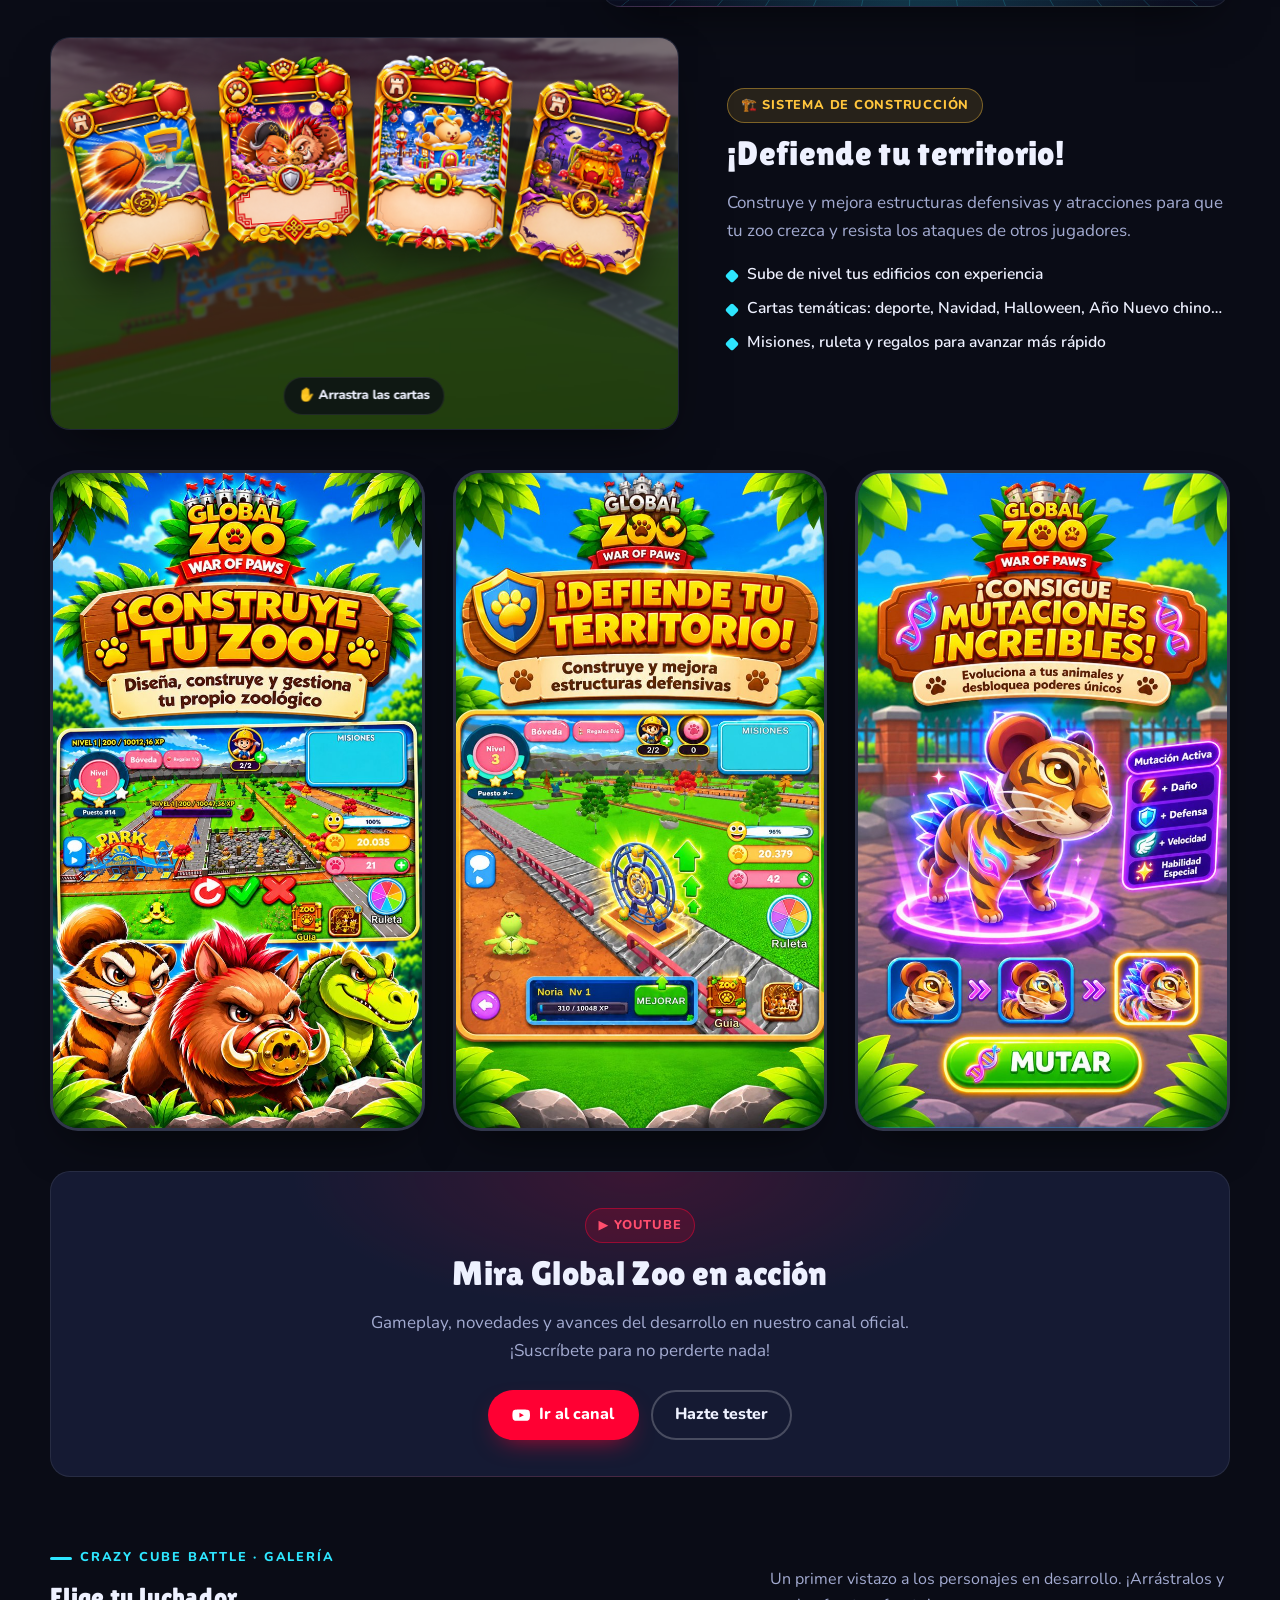
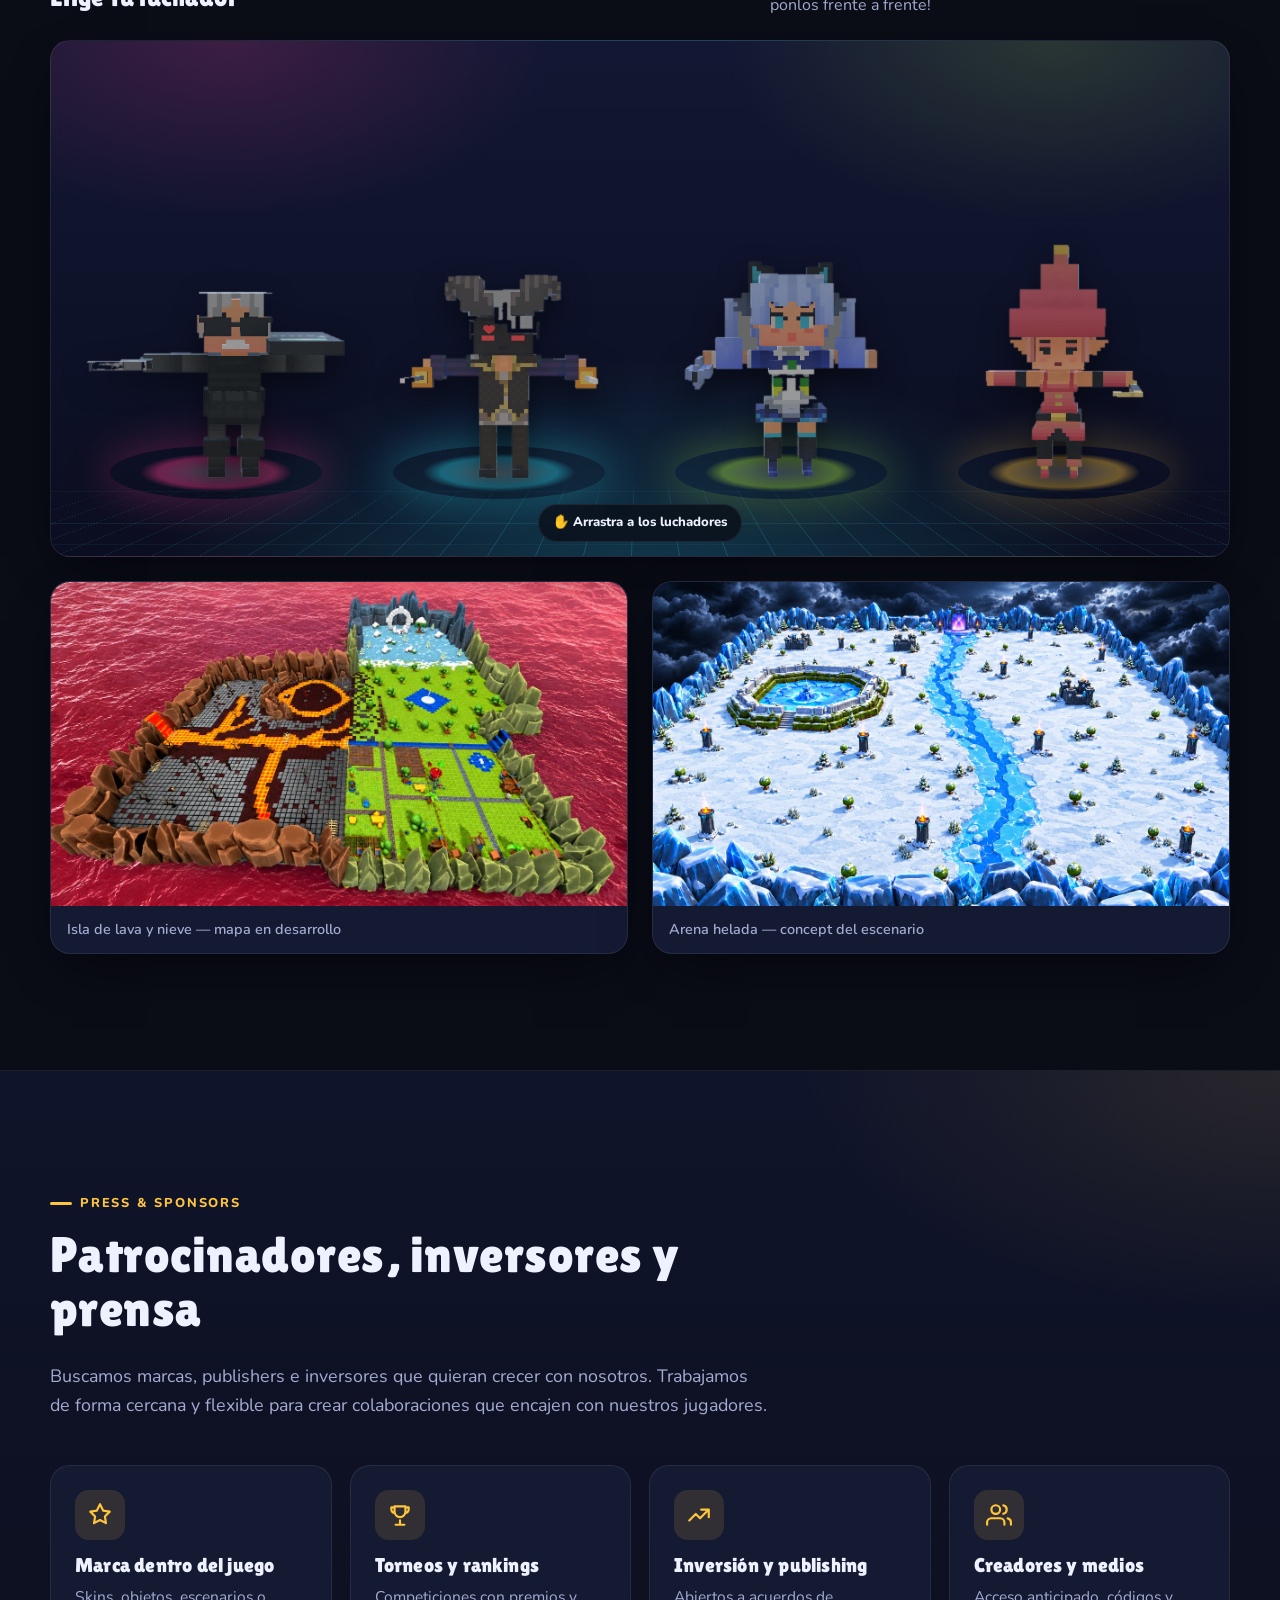
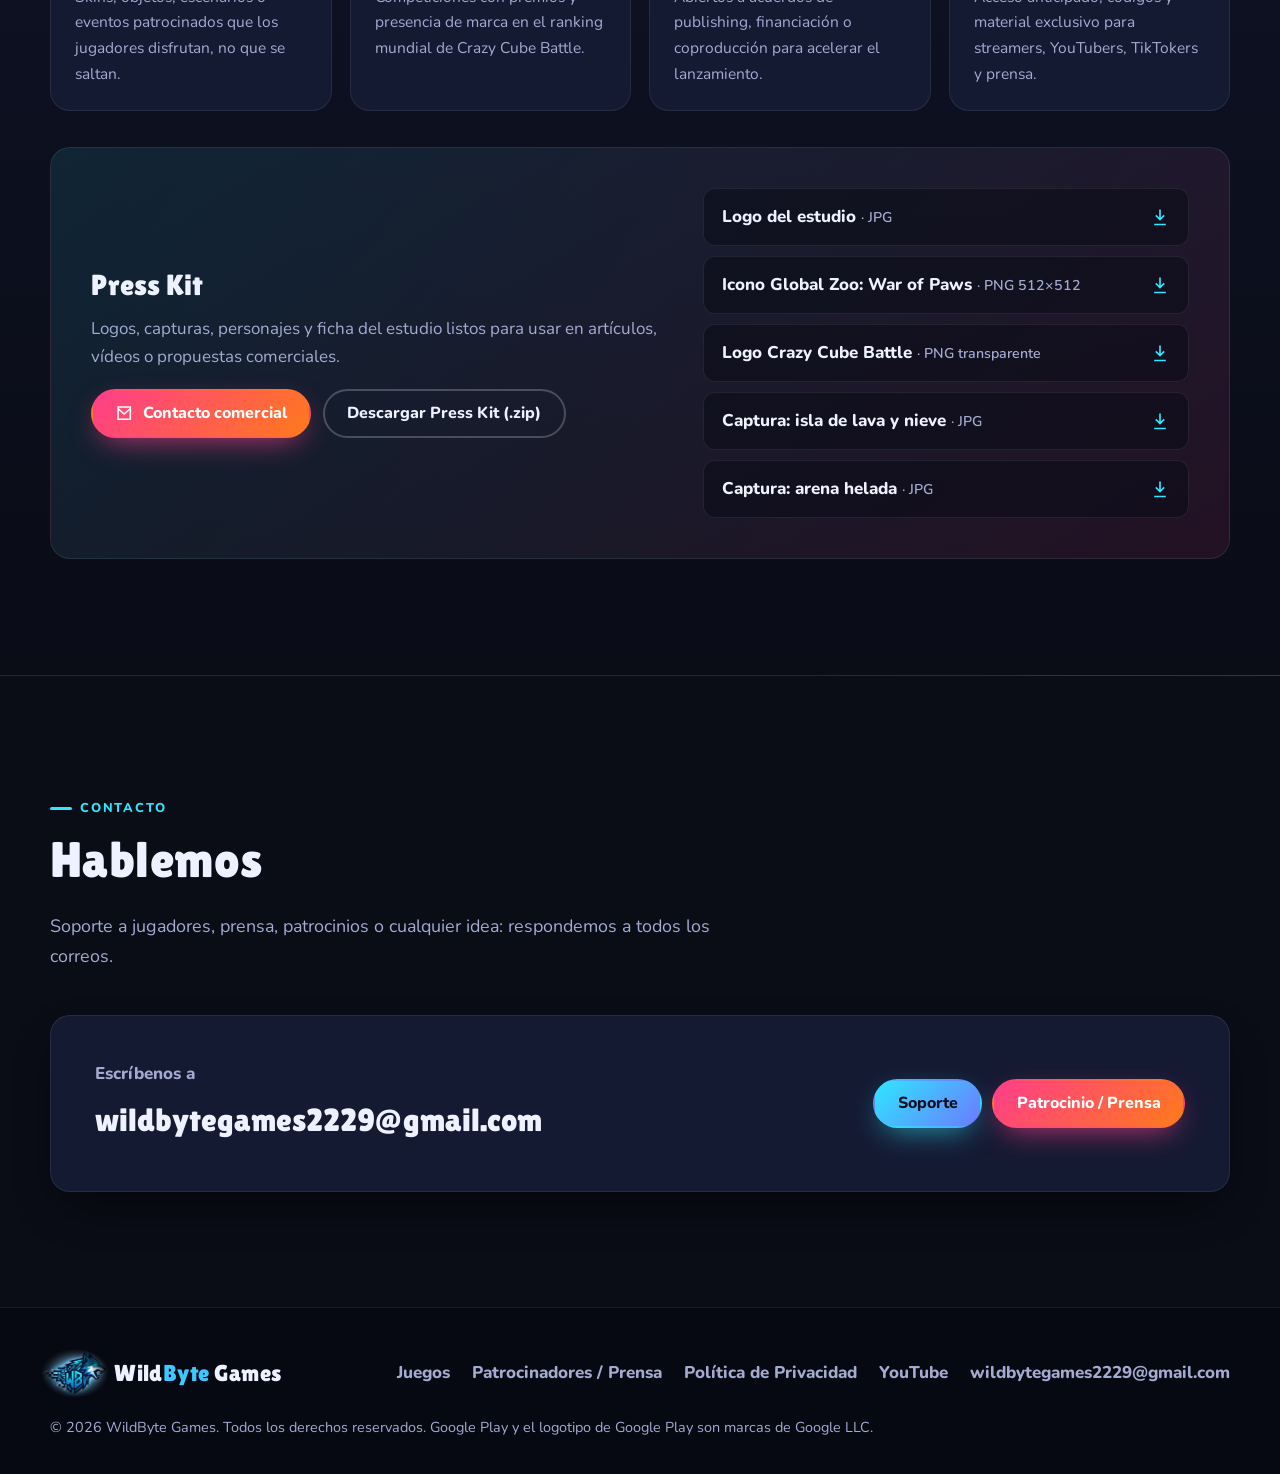
==== commit 2f33a136: "Add files via upload" ====
--- a/index.html
+++ b/index.html
@@ -6,7 +6,8 @@
   <title>WildByte Games — Estudio indie de videojuegos para móvil</title>
   <meta name="description" content="WildByte Games es un estudio indie de videojuegos. Creadores de Global Zoo: War of Paws y Crazy Cube Battle. Patrocinios, prensa y colaboraciones.">
   <meta name="theme-color" content="#0a0c16">
-  <link rel="icon" type="image/svg+xml" href="assets/img/wildbyte-logo.svg">
+  <link rel="icon" type="image/png" sizes="64x64" href="assets/img/favicon-64.png">
+  <link rel="apple-touch-icon" href="assets/img/favicon-180.png">
 
   <!-- Vista previa al compartir en redes -->
   <meta property="og:type" content="website">
@@ -23,7 +24,7 @@
   <header class="site-header">
     <nav class="container nav" aria-label="Principal">
       <a class="brand" href="index.html" aria-label="WildByte Games, inicio">
-        <img class="brand-logo" src="assets/img/wildbyte-logo.svg" alt="" width="40" height="40">
+        <img class="brand-logo" src="assets/img/wildbyte-emblema.png" alt="" width="600" height="379">
         <span class="brand-name">Wild<span>Byte</span> Games</span>
       </a>
 
@@ -86,6 +87,7 @@
     <section class="hero">
       <div class="container hero-grid">
         <div>
+          <img class="hero-logo" src="assets/img/wildbyte-emblema-grande.png" alt="Lobo de WildByte Games" width="760" height="534">
           <p class="eyebrow">Estudio indie de videojuegos</p>
           <h1 class="hero-title">Juegos <span class="grad">salvajes</span>, <br>hechos byte a byte.</h1>
           <p class="hero-text">
@@ -410,8 +412,8 @@
             </div>
           </div>
           <div class="press-links">
-            <a class="press-link" href="assets/img/wildbyte-logo.svg" download>
-              <span>Logo del estudio <small>· SVG</small></span>
+            <a class="press-link" href="assets/img/wildbyte-logo-original.jpg" download>
+              <span>Logo del estudio <small>· JPG</small></span>
               <svg viewBox="0 0 24 24" fill="none" stroke="currentColor" stroke-width="2" aria-hidden="true"><path d="M12 3v12M7 10l5 5 5-5M5 21h14"/></svg>
             </a>
             <a class="press-link" href="assets/img/zoo-war-of-paws/icono.png" download>
@@ -462,7 +464,7 @@
     <div class="container">
       <div class="footer-grid">
         <a class="brand" href="index.html">
-          <img class="brand-logo" src="assets/img/wildbyte-logo.svg" alt="" width="40" height="40">
+          <img class="brand-logo" src="assets/img/wildbyte-emblema.png" alt="" width="600" height="379">
           <span class="brand-name">Wild<span>Byte</span> Games</span>
         </a>
         <ul class="footer-links">
--- a/css/styles.css
+++ b/css/styles.css
@@ -121,9 +121,9 @@
 }
 .nav { height: 100%; display: flex; align-items: center; justify-content: space-between; gap: 20px; }
 .brand { display: flex; align-items: center; gap: 10px; color: var(--text); text-decoration: none !important; }
-.brand-logo { width: 40px; height: 40px; flex: none; }
+.brand-logo { width: auto; height: 50px; flex: none; margin: 0 -6px 0 -10px; }
 .brand-name { font-family: var(--font-display); font-size: 1.45rem; letter-spacing: .02em; }
-.brand-name span { color: var(--pink); }
+.brand-name span { color: #3fc8ff; }
 
 .nav-links { display: flex; align-items: center; gap: 6px; list-style: none; margin: 0; padding: 0; }
 .nav-links a {
@@ -181,6 +181,7 @@
 .hero { padding: clamp(40px, 6vw, 80px) 0 clamp(40px, 6vw, 70px); overflow: hidden; }
 .hero-grid { display: grid; grid-template-columns: 1.05fr 1fr; gap: clamp(24px, 4vw, 60px); align-items: center; }
 .hero-title { font-size: clamp(2.6rem, 6.4vw, 4.8rem); margin-bottom: .35em; }
+.hero-logo { width: clamp(220px, 28vw, 340px); height: auto; margin: -10px 0 4px -30px; }
 .hero-title .grad {
   background: linear-gradient(90deg, var(--lime), var(--cyan) 45%, var(--pink));
   -webkit-background-clip: text; background-clip: text; color: transparent;
@@ -725,7 +726,7 @@
   .section-head { margin-bottom: 30px; }
   .section-lead { font-size: 1.02rem; }
   .brand-name { font-size: 1.25rem; }
-  .brand-logo { width: 34px; height: 34px; }
+  .brand-logo { width: auto; height: 38px; }
 
   .hero { padding-top: 32px; }
   .hero-text { font-size: 1.05rem; }
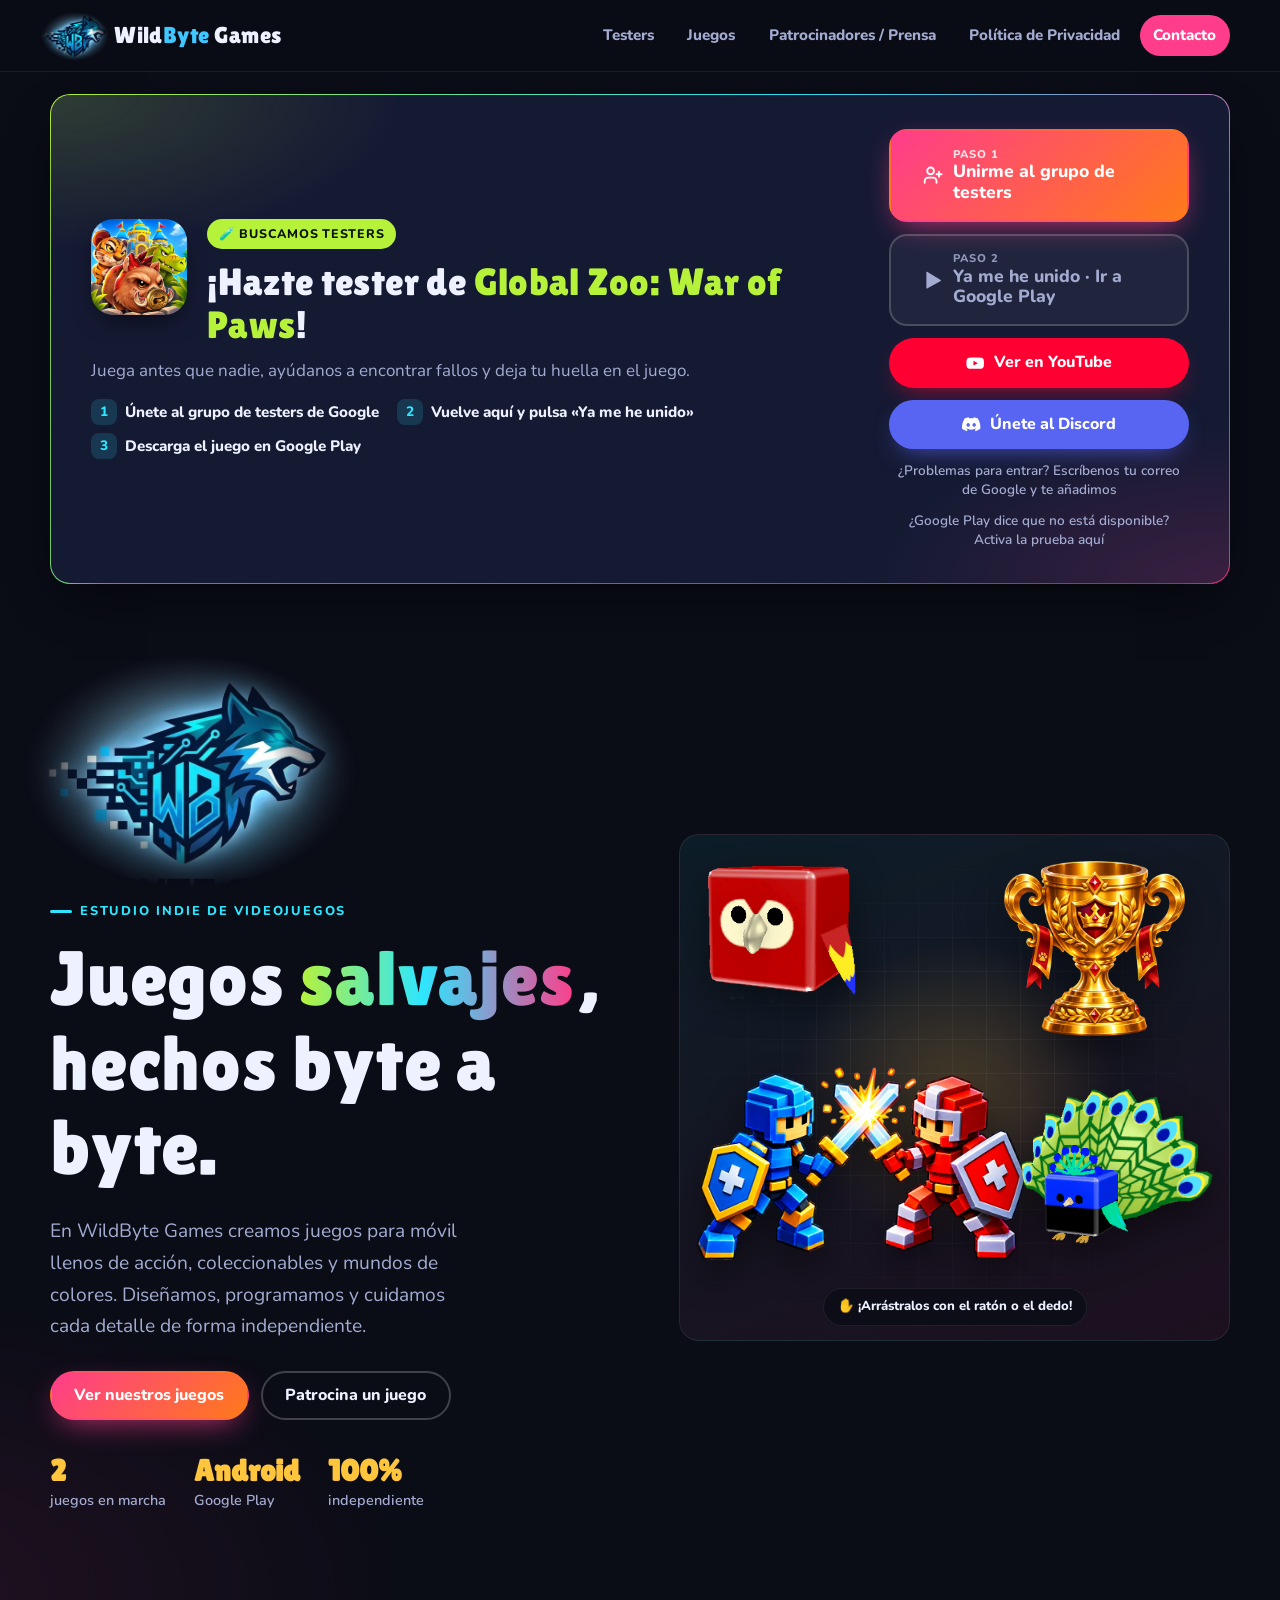
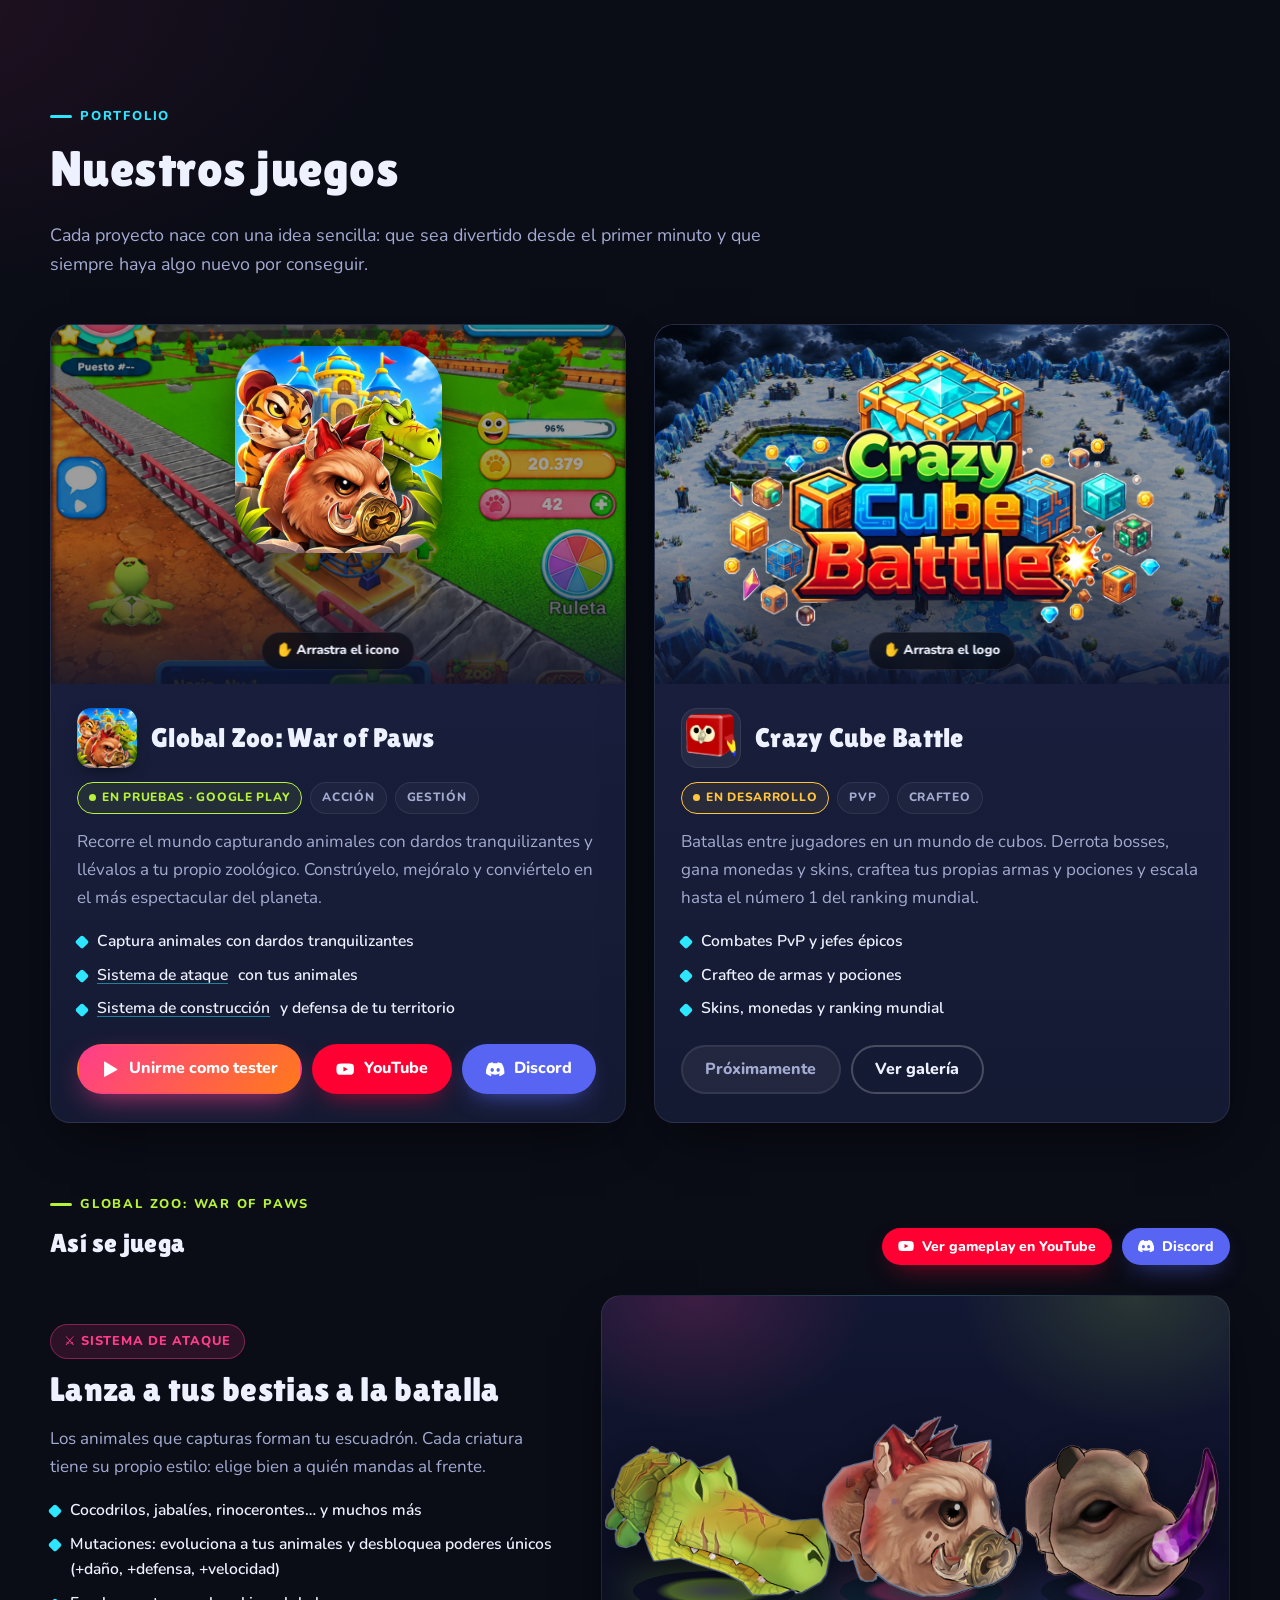
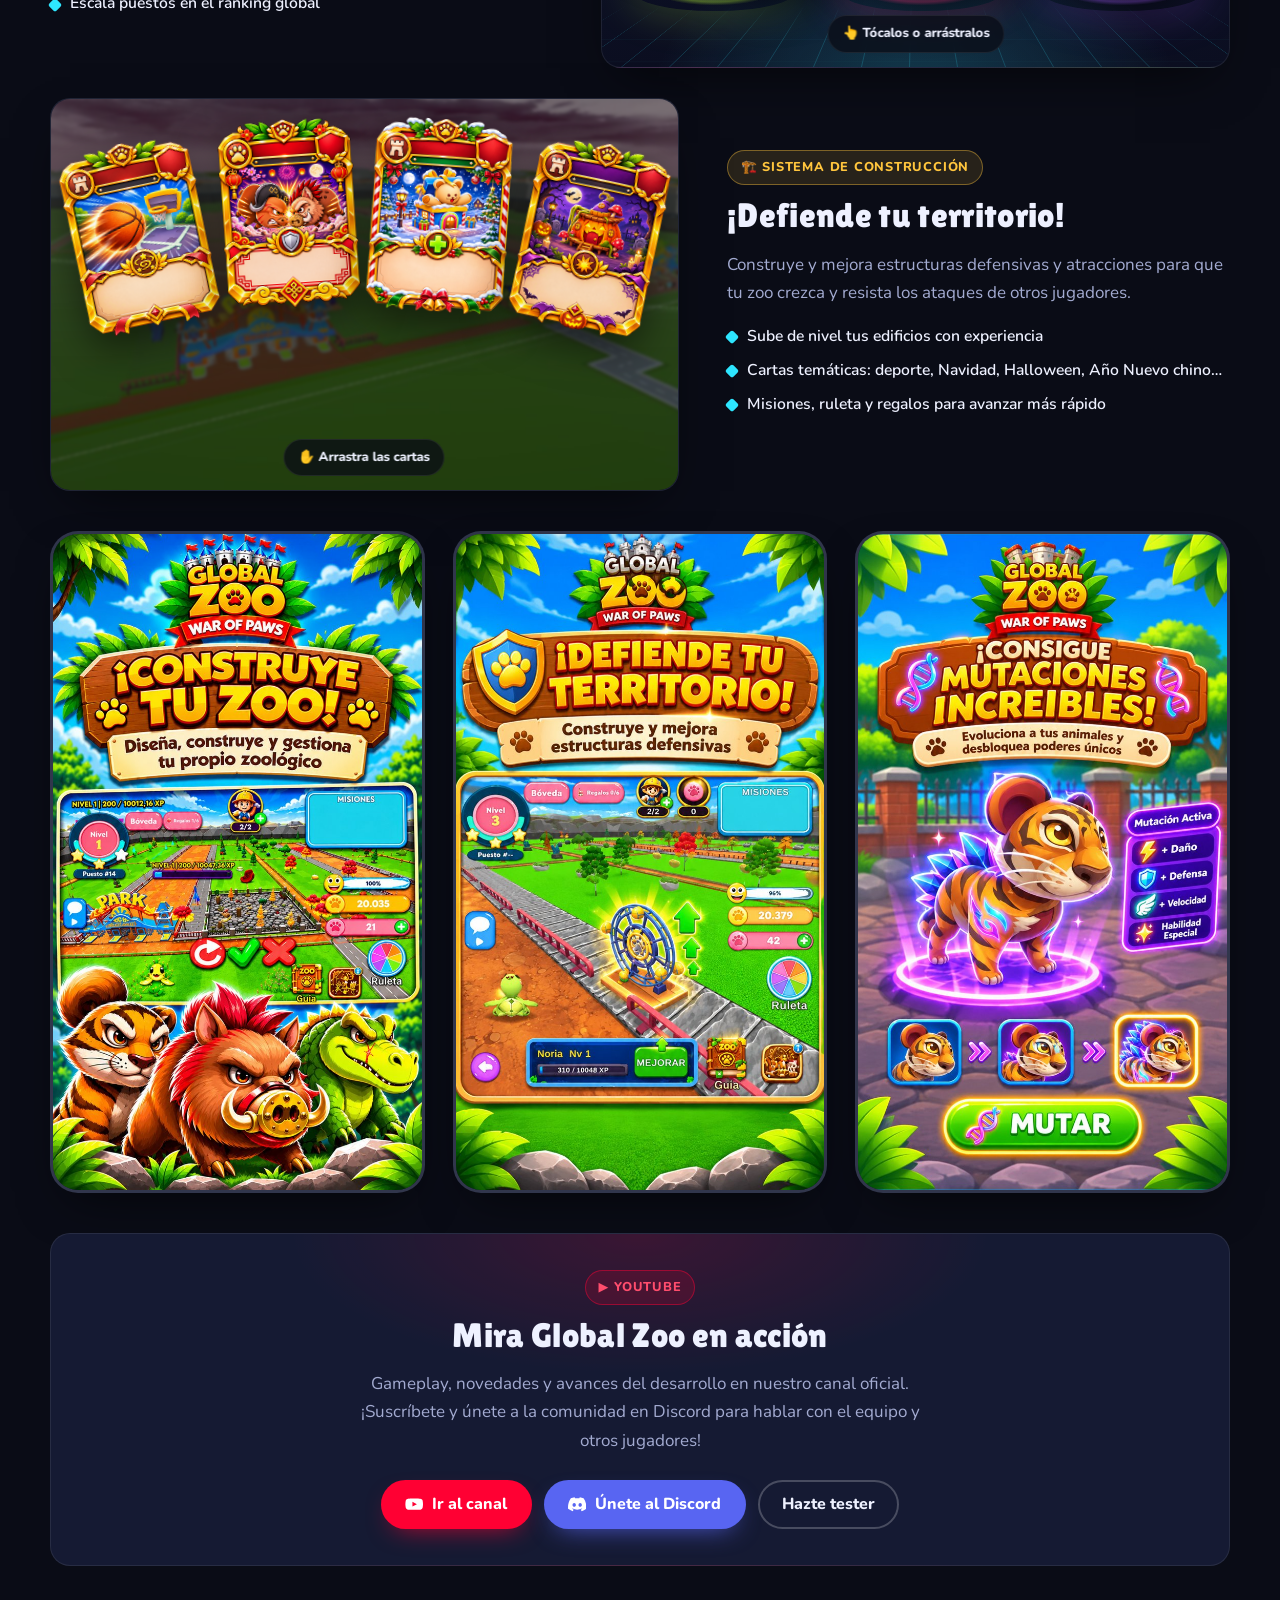
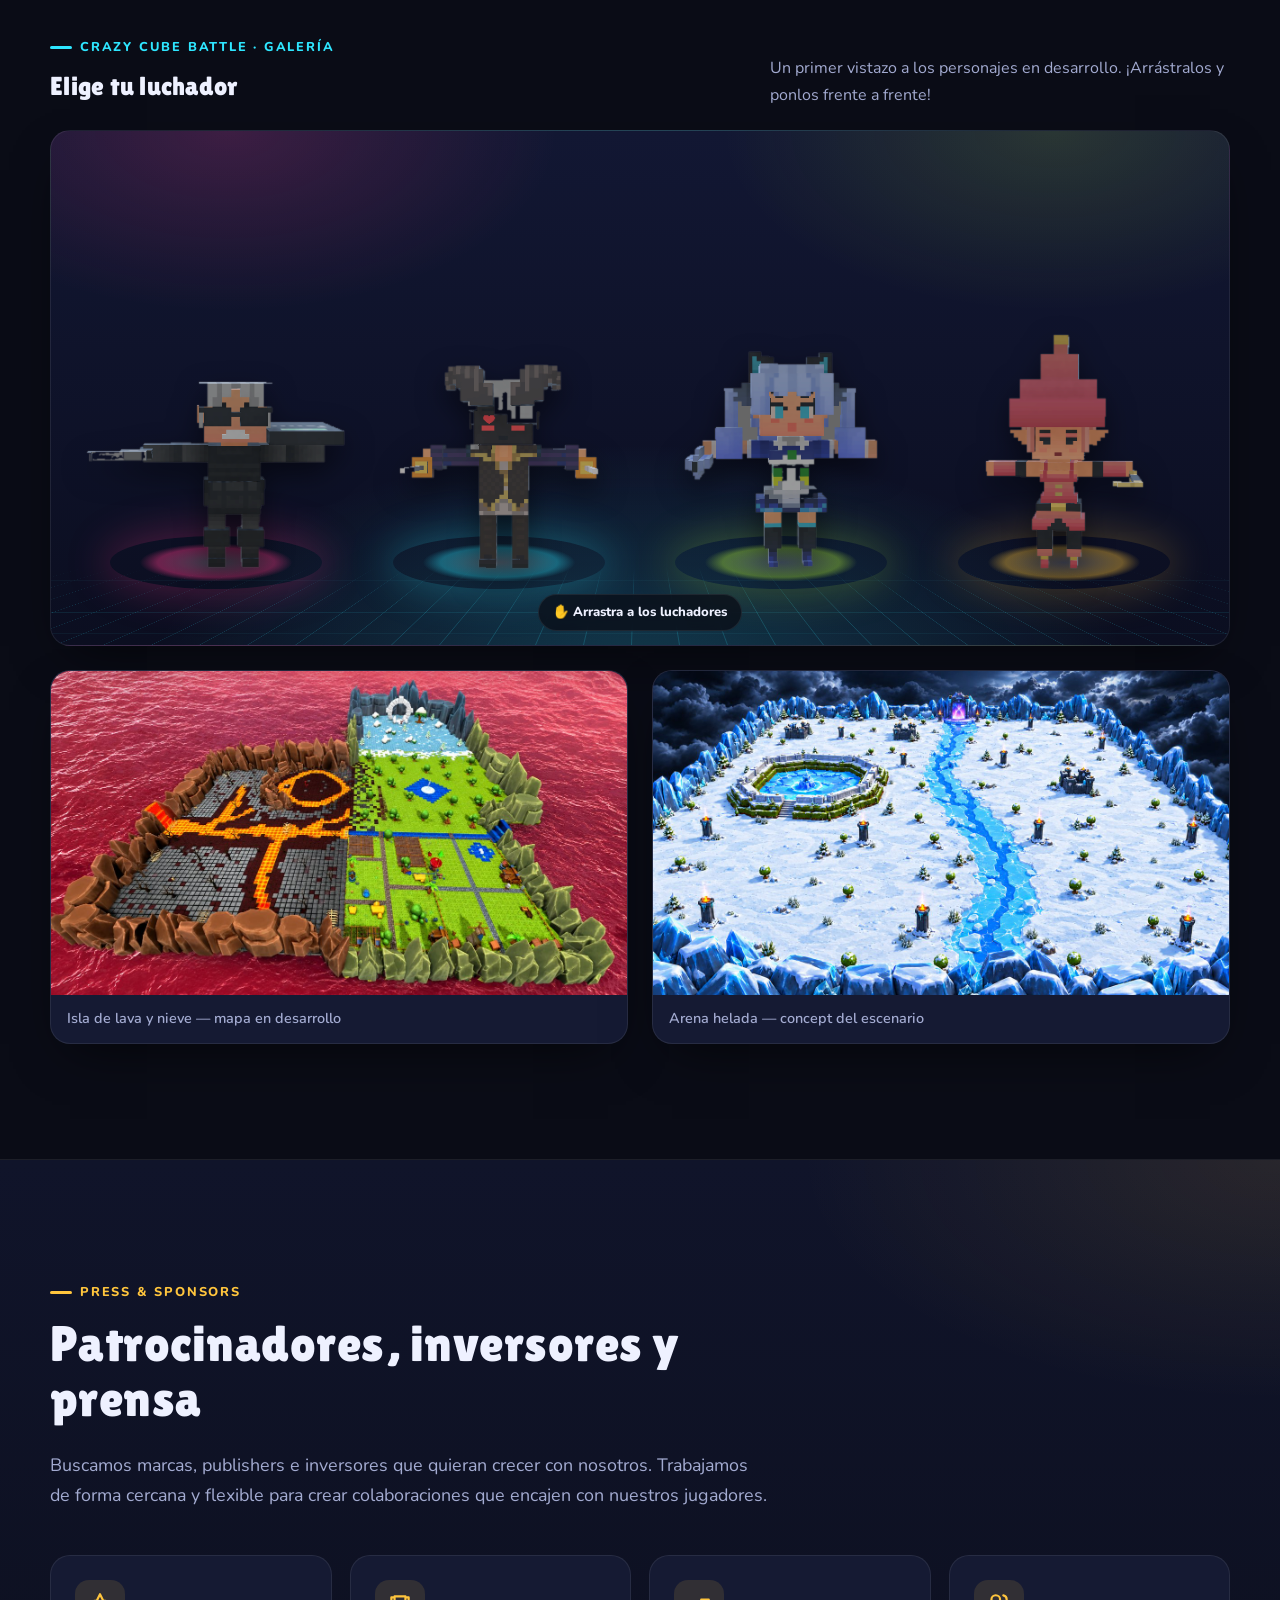
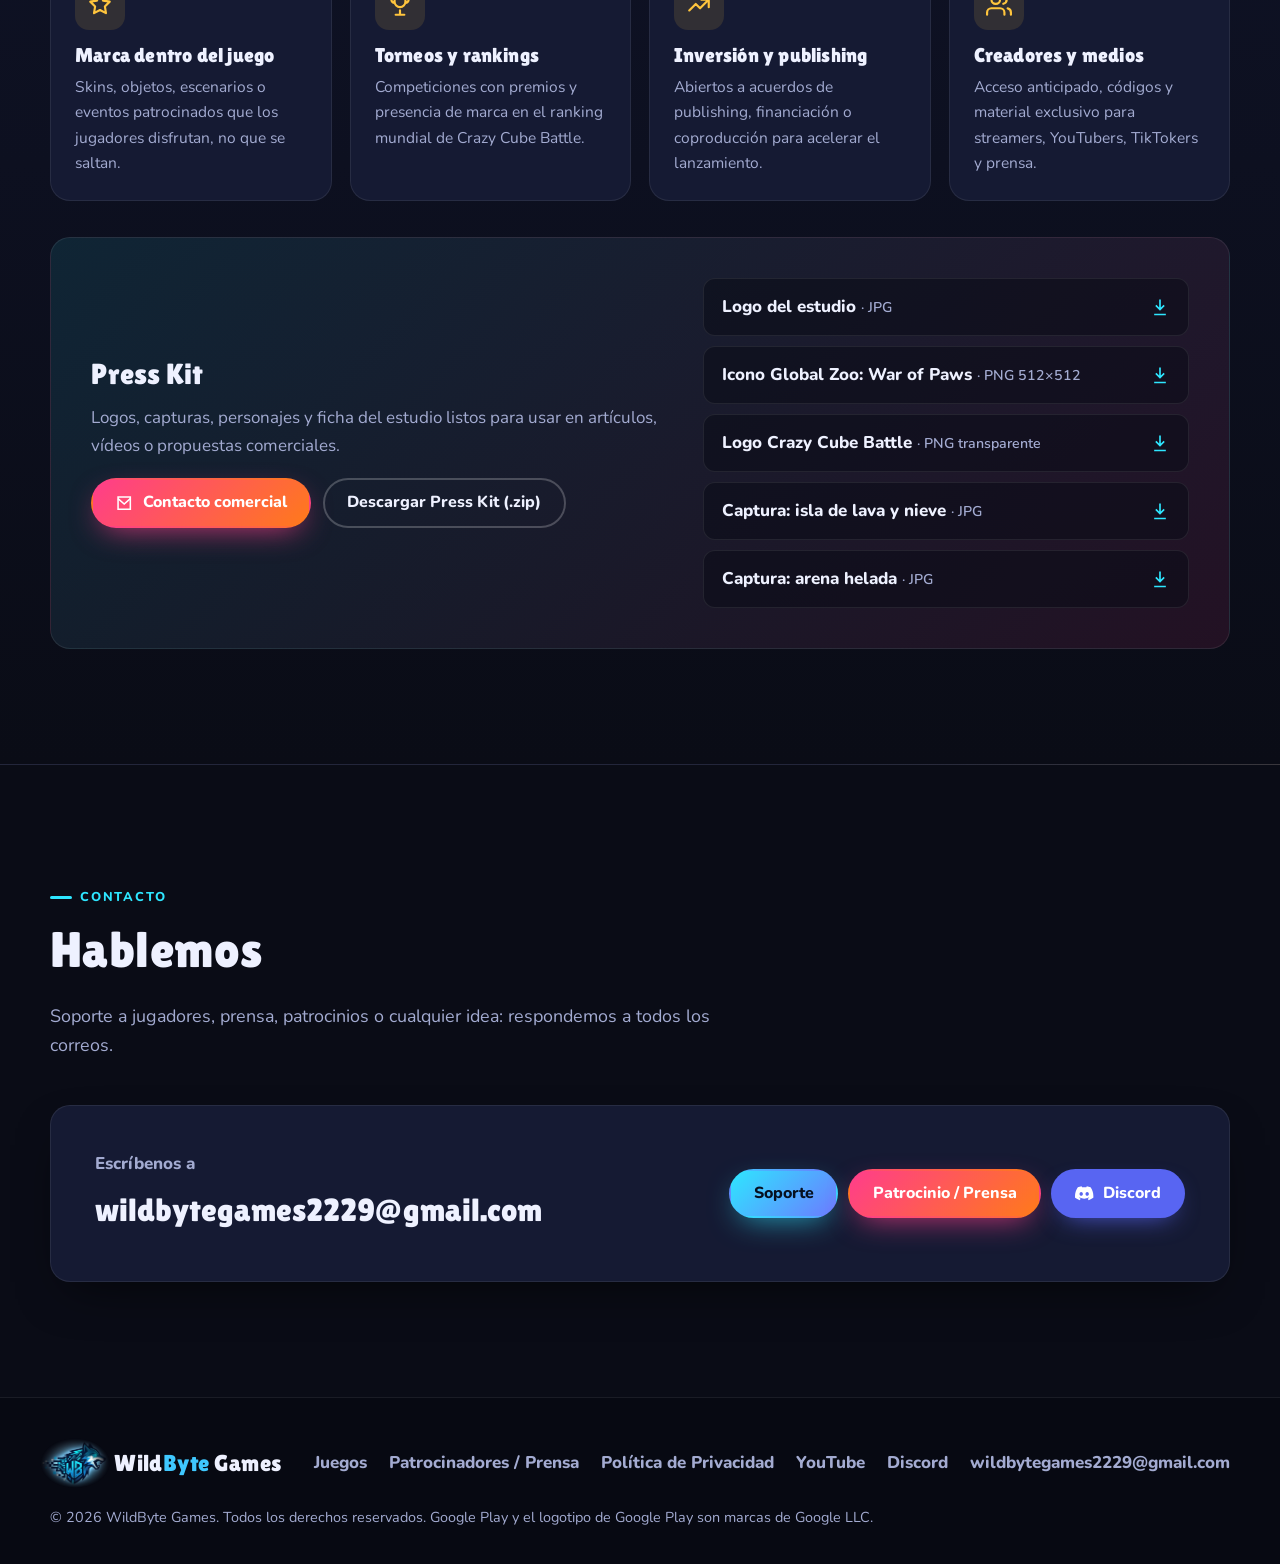
==== commit acdf578a: "Add files via upload" ====
--- a/index.html
+++ b/index.html
@@ -73,6 +73,7 @@
             </a>
             <p class="tester-note" data-tester-note hidden>✅ ¡Genial! Cuando hayas entrado en el grupo, pulsa el <strong>Paso 2</strong> para descargar el juego.</p>
             <a class="btn btn-youtube" href="https://youtube.com/@globalzoowarofpaws?si=9xZBjIema10RJPYS" target="_blank" rel="noopener"><svg viewBox="0 0 24 24" fill="currentColor" aria-hidden="true"><path d="M23 7.2a3 3 0 00-2.1-2.1C19 4.6 12 4.6 12 4.6s-7 0-8.9.5A3 3 0 001 7.2 31 31 0 00.5 12 31 31 0 001 16.8a3 3 0 002.1 2.1c1.9.5 8.9.5 8.9.5s7 0 8.9-.5a3 3 0 002.1-2.1 31 31 0 00.5-4.8 31 31 0 00-.5-4.8zM9.7 15.1V8.9l5.8 3.1-5.8 3.1z"/></svg> Ver en YouTube</a>
+            <a class="btn btn-discord" href="https://discord.gg/ux8AqJur8f" target="_blank" rel="noopener"><svg viewBox="0 0 24 24" fill="currentColor" aria-hidden="true"><path d="M20.3 4.4A19.8 19.8 0 0015.4 3l-.6 1.3a18.4 18.4 0 00-5.6 0L8.6 3a19.7 19.7 0 00-4.9 1.4C.6 9 -.3 13.6.1 18.1a19.9 19.9 0 006 3l1.3-2a12.9 12.9 0 01-2-1l.5-.4a14.2 14.2 0 0012.2 0l.5.4c-.6.4-1.3.7-2 1l1.3 2a19.8 19.8 0 006-3c.5-5.2-.8-9.7-3.6-13.7zM8.1 15.4c-1.2 0-2.2-1.1-2.2-2.4s1-2.4 2.2-2.4 2.2 1.1 2.2 2.4-1 2.4-2.2 2.4zm7.8 0c-1.2 0-2.2-1.1-2.2-2.4s1-2.4 2.2-2.4 2.2 1.1 2.2 2.4-1 2.4-2.2 2.4z"/></svg> Únete al Discord</a>
             <a class="testers-help" href="mailto:wildbytegames2229@gmail.com?subject=Quiero%20ser%20tester%20de%20Global%20Zoo%3A%20War%20of%20Paws&amp;body=Hola%2C%20quiero%20ser%20tester.%20Mi%20correo%20de%20Google%20Play%20es%3A%20">
               ¿Problemas para entrar? Escríbenos tu correo de Google y te añadimos
             </a>
@@ -177,6 +178,7 @@
                   <svg viewBox="0 0 24 24" fill="currentColor" aria-hidden="true"><path d="M23 7.2a3 3 0 00-2.1-2.1C19 4.6 12 4.6 12 4.6s-7 0-8.9.5A3 3 0 001 7.2 31 31 0 00.5 12 31 31 0 001 16.8a3 3 0 002.1 2.1c1.9.5 8.9.5 8.9.5s7 0 8.9-.5a3 3 0 002.1-2.1 31 31 0 00.5-4.8 31 31 0 00-.5-4.8zM9.7 15.1V8.9l5.8 3.1-5.8 3.1z"/></svg>
                   YouTube
                 </a>
+                <a class="btn btn-discord" href="https://discord.gg/ux8AqJur8f" target="_blank" rel="noopener"><svg viewBox="0 0 24 24" fill="currentColor" aria-hidden="true"><path d="M20.3 4.4A19.8 19.8 0 0015.4 3l-.6 1.3a18.4 18.4 0 00-5.6 0L8.6 3a19.7 19.7 0 00-4.9 1.4C.6 9 -.3 13.6.1 18.1a19.9 19.9 0 006 3l1.3-2a12.9 12.9 0 01-2-1l.5-.4a14.2 14.2 0 0012.2 0l.5.4c-.6.4-1.3.7-2 1l1.3 2a19.8 19.8 0 006-3c.5-5.2-.8-9.7-3.6-13.7zM8.1 15.4c-1.2 0-2.2-1.1-2.2-2.4s1-2.4 2.2-2.4 2.2 1.1 2.2 2.4-1 2.4-2.2 2.4zm7.8 0c-1.2 0-2.2-1.1-2.2-2.4s1-2.4 2.2-2.4 2.2 1.1 2.2 2.4-1 2.4-2.2 2.4z"/></svg> Discord</a>
               </div>
             </div>
           </article>
@@ -226,7 +228,7 @@
               <p class="eyebrow" style="color:var(--lime)">Global Zoo: War of Paws</p>
               <h3 class="showcase-title">Así se juega</h3>
             </div>
-            <a class="btn btn-youtube btn-sm" href="https://youtube.com/@globalzoowarofpaws?si=9xZBjIema10RJPYS" target="_blank" rel="noopener"><svg viewBox="0 0 24 24" fill="currentColor" aria-hidden="true"><path d="M23 7.2a3 3 0 00-2.1-2.1C19 4.6 12 4.6 12 4.6s-7 0-8.9.5A3 3 0 001 7.2 31 31 0 00.5 12 31 31 0 001 16.8a3 3 0 002.1 2.1c1.9.5 8.9.5 8.9.5s7 0 8.9-.5a3 3 0 002.1-2.1 31 31 0 00.5-4.8 31 31 0 00-.5-4.8zM9.7 15.1V8.9l5.8 3.1-5.8 3.1z"/></svg> Ver gameplay en YouTube</a>
+            <div class="head-actions"><a class="btn btn-youtube btn-sm" href="https://youtube.com/@globalzoowarofpaws?si=9xZBjIema10RJPYS" target="_blank" rel="noopener"><svg viewBox="0 0 24 24" fill="currentColor" aria-hidden="true"><path d="M23 7.2a3 3 0 00-2.1-2.1C19 4.6 12 4.6 12 4.6s-7 0-8.9.5A3 3 0 001 7.2 31 31 0 00.5 12 31 31 0 001 16.8a3 3 0 002.1 2.1c1.9.5 8.9.5 8.9.5s7 0 8.9-.5a3 3 0 002.1-2.1 31 31 0 00.5-4.8 31 31 0 00-.5-4.8zM9.7 15.1V8.9l5.8 3.1-5.8 3.1z"/></svg> Ver gameplay en YouTube</a> <a class="btn btn-discord btn-sm" href="https://discord.gg/ux8AqJur8f" target="_blank" rel="noopener"><svg viewBox="0 0 24 24" fill="currentColor" aria-hidden="true"><path d="M20.3 4.4A19.8 19.8 0 0015.4 3l-.6 1.3a18.4 18.4 0 00-5.6 0L8.6 3a19.7 19.7 0 00-4.9 1.4C.6 9 -.3 13.6.1 18.1a19.9 19.9 0 006 3l1.3-2a12.9 12.9 0 01-2-1l.5-.4a14.2 14.2 0 0012.2 0l.5.4c-.6.4-1.3.7-2 1l1.3 2a19.8 19.8 0 006-3c.5-5.2-.8-9.7-3.6-13.7zM8.1 15.4c-1.2 0-2.2-1.1-2.2-2.4s1-2.4 2.2-2.4 2.2 1.1 2.2 2.4-1 2.4-2.2 2.4zm7.8 0c-1.2 0-2.2-1.1-2.2-2.4s1-2.4 2.2-2.4 2.2 1.1 2.2 2.4-1 2.4-2.2 2.4z"/></svg> Discord</a></div>
           </div>
 
           <!-- Sistema de ataque -->
@@ -305,12 +307,13 @@
             <div class="yt-panel">
               <span class="system-tag tag-attack" style="background:rgba(255,0,51,.14);color:#ff4d6d;border-color:rgba(255,0,51,.45)">▶ YouTube</span>
               <h4 class="system-title">Mira Global Zoo en acción</h4>
-              <p>Gameplay, novedades y avances del desarrollo en nuestro canal oficial. ¡Suscríbete para no perderte nada!</p>
+              <p>Gameplay, novedades y avances del desarrollo en nuestro canal oficial. ¡Suscríbete y únete a la comunidad en Discord para hablar con el equipo y otros jugadores!</p>
               <div class="hero-actions" style="margin-top:8px">
                 <a class="btn btn-youtube" href="https://youtube.com/@globalzoowarofpaws?si=9xZBjIema10RJPYS" target="_blank" rel="noopener">
                   <svg viewBox="0 0 24 24" fill="currentColor" aria-hidden="true"><path d="M23 7.2a3 3 0 00-2.1-2.1C19 4.6 12 4.6 12 4.6s-7 0-8.9.5A3 3 0 001 7.2 31 31 0 00.5 12 31 31 0 001 16.8a3 3 0 002.1 2.1c1.9.5 8.9.5 8.9.5s7 0 8.9-.5a3 3 0 002.1-2.1 31 31 0 00.5-4.8 31 31 0 00-.5-4.8zM9.7 15.1V8.9l5.8 3.1-5.8 3.1z"/></svg>
                   Ir al canal
                 </a>
+                <a class="btn btn-discord" href="https://discord.gg/ux8AqJur8f" target="_blank" rel="noopener"><svg viewBox="0 0 24 24" fill="currentColor" aria-hidden="true"><path d="M20.3 4.4A19.8 19.8 0 0015.4 3l-.6 1.3a18.4 18.4 0 00-5.6 0L8.6 3a19.7 19.7 0 00-4.9 1.4C.6 9 -.3 13.6.1 18.1a19.9 19.9 0 006 3l1.3-2a12.9 12.9 0 01-2-1l.5-.4a14.2 14.2 0 0012.2 0l.5.4c-.6.4-1.3.7-2 1l1.3 2a19.8 19.8 0 006-3c.5-5.2-.8-9.7-3.6-13.7zM8.1 15.4c-1.2 0-2.2-1.1-2.2-2.4s1-2.4 2.2-2.4 2.2 1.1 2.2 2.4-1 2.4-2.2 2.4zm7.8 0c-1.2 0-2.2-1.1-2.2-2.4s1-2.4 2.2-2.4 2.2 1.1 2.2 2.4-1 2.4-2.2 2.4z"/></svg> Únete al Discord</a>
                 <a class="btn btn-ghost" href="#testers">Hazte tester</a>
               </div>
             </div>
@@ -453,6 +456,7 @@
           <div class="contact-actions">
             <a class="btn btn-secondary" href="mailto:wildbytegames2229@gmail.com?subject=Soporte%20-%20WildByte%20Games">Soporte</a>
             <a class="btn btn-primary" href="mailto:wildbytegames2229@gmail.com?subject=Patrocinio%20%2F%20Prensa%20-%20WildByte%20Games">Patrocinio / Prensa</a>
+            <a class="btn btn-discord" href="https://discord.gg/ux8AqJur8f" target="_blank" rel="noopener"><svg viewBox="0 0 24 24" fill="currentColor" aria-hidden="true"><path d="M20.3 4.4A19.8 19.8 0 0015.4 3l-.6 1.3a18.4 18.4 0 00-5.6 0L8.6 3a19.7 19.7 0 00-4.9 1.4C.6 9 -.3 13.6.1 18.1a19.9 19.9 0 006 3l1.3-2a12.9 12.9 0 01-2-1l.5-.4a14.2 14.2 0 0012.2 0l.5.4c-.6.4-1.3.7-2 1l1.3 2a19.8 19.8 0 006-3c.5-5.2-.8-9.7-3.6-13.7zM8.1 15.4c-1.2 0-2.2-1.1-2.2-2.4s1-2.4 2.2-2.4 2.2 1.1 2.2 2.4-1 2.4-2.2 2.4zm7.8 0c-1.2 0-2.2-1.1-2.2-2.4s1-2.4 2.2-2.4 2.2 1.1 2.2 2.4-1 2.4-2.2 2.4z"/></svg> Discord</a>
           </div>
         </div>
       </div>
@@ -472,6 +476,7 @@
           <li><a href="#patrocinadores">Patrocinadores / Prensa</a></li>
           <li><a href="privacidad.html">Política de Privacidad</a></li>
           <li><a href="https://youtube.com/@globalzoowarofpaws?si=9xZBjIema10RJPYS" target="_blank" rel="noopener">YouTube</a></li>
+          <li><a href="https://discord.gg/ux8AqJur8f" target="_blank" rel="noopener">Discord</a></li>
           <li><a class="footer-mail" href="mailto:wildbytegames2229@gmail.com">wildbytegames2229@gmail.com</a></li>
         </ul>
       </div>
--- a/css/styles.css
+++ b/css/styles.css
@@ -551,6 +551,10 @@
 /* ---------- Botón YouTube ---------- */
 .btn-youtube { background: #ff0033; color: #fff; box-shadow: 0 10px 26px -12px rgba(255, 0, 51, .8); }
 .btn-youtube:hover { background: #ff2a55; }
+.btn-discord { background: #5865f2; color: #fff; box-shadow: 0 10px 26px -12px rgba(88, 101, 242, .9); }
+.btn-discord:hover { background: #6b77ff; }
+.testers-actions .btn-discord { width: 100%; }
+.head-actions { display: flex; flex-wrap: wrap; gap: 10px; }
 
 /* Icono del juego: imagen completa sin marco */
 .game-icon-full { padding: 0; background: none; border: 0; border-radius: 14px; box-shadow: 0 6px 16px -6px rgba(0,0,0,.6); }
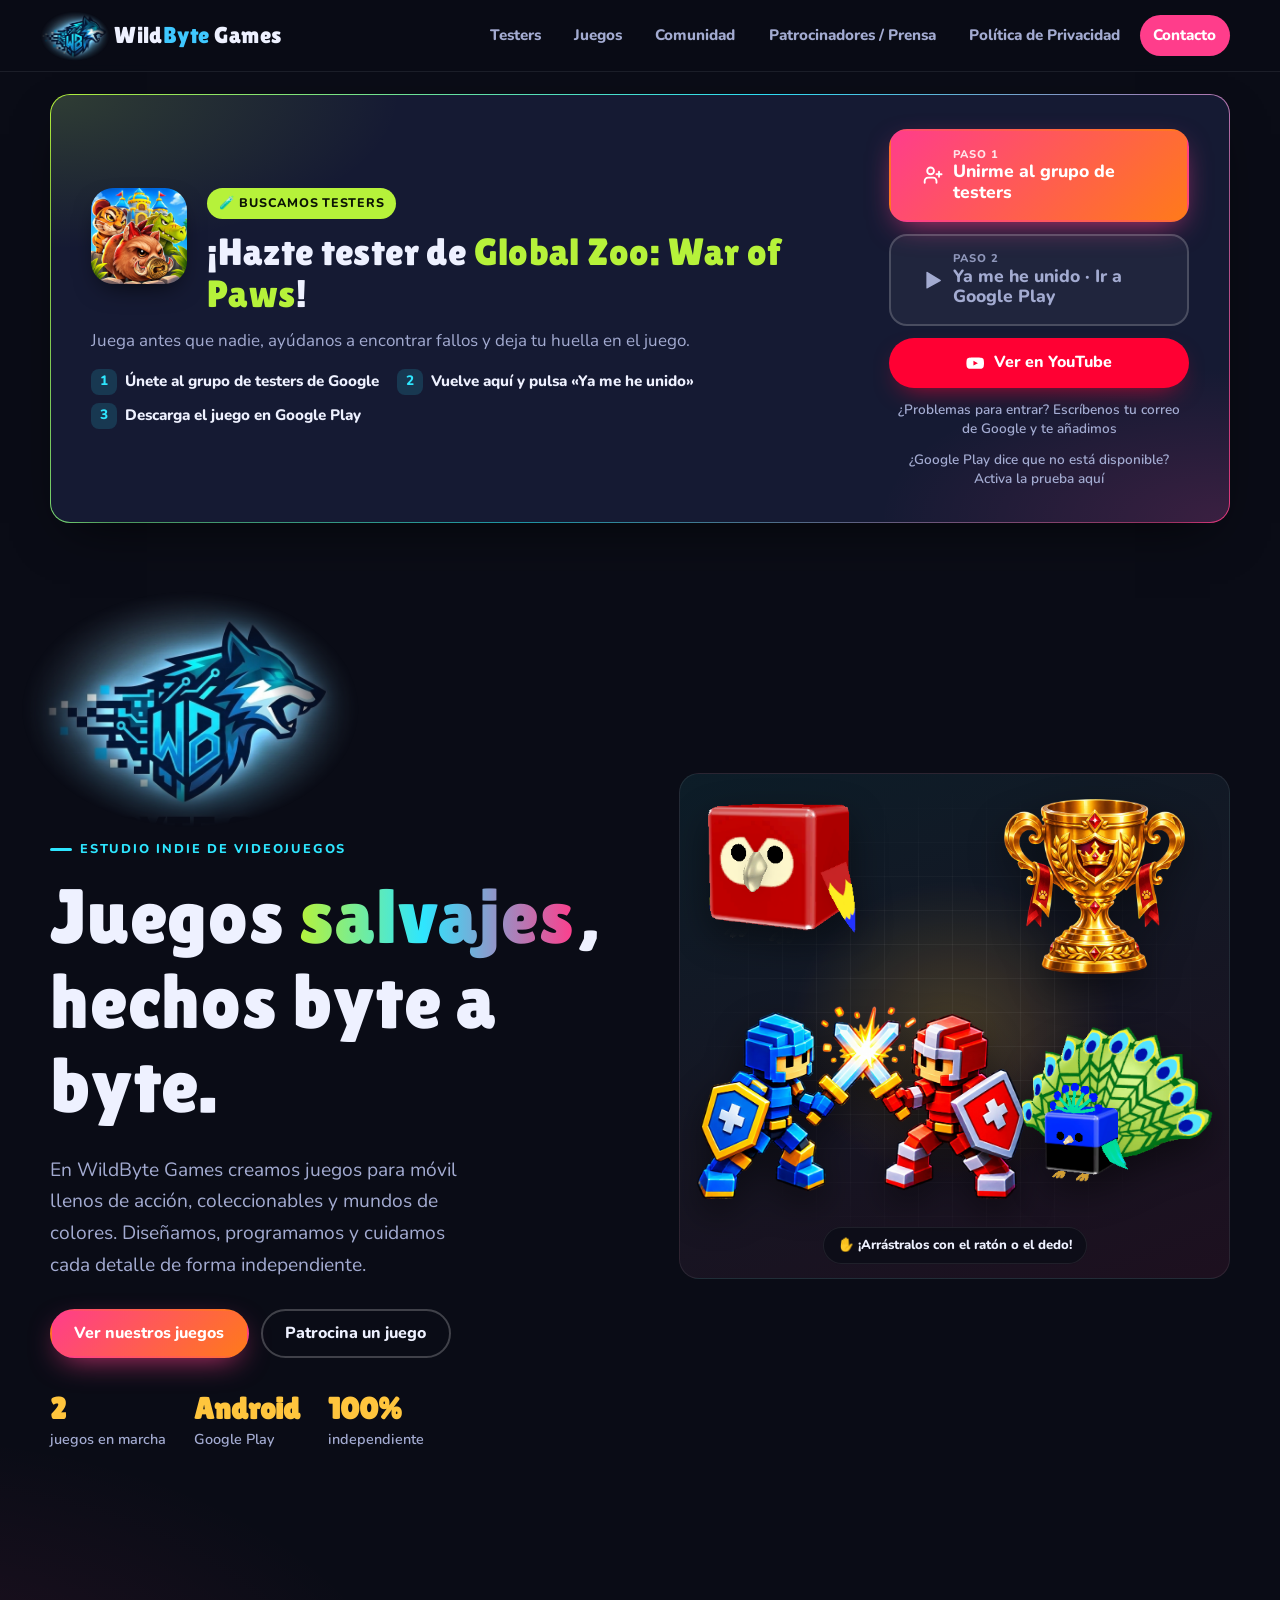
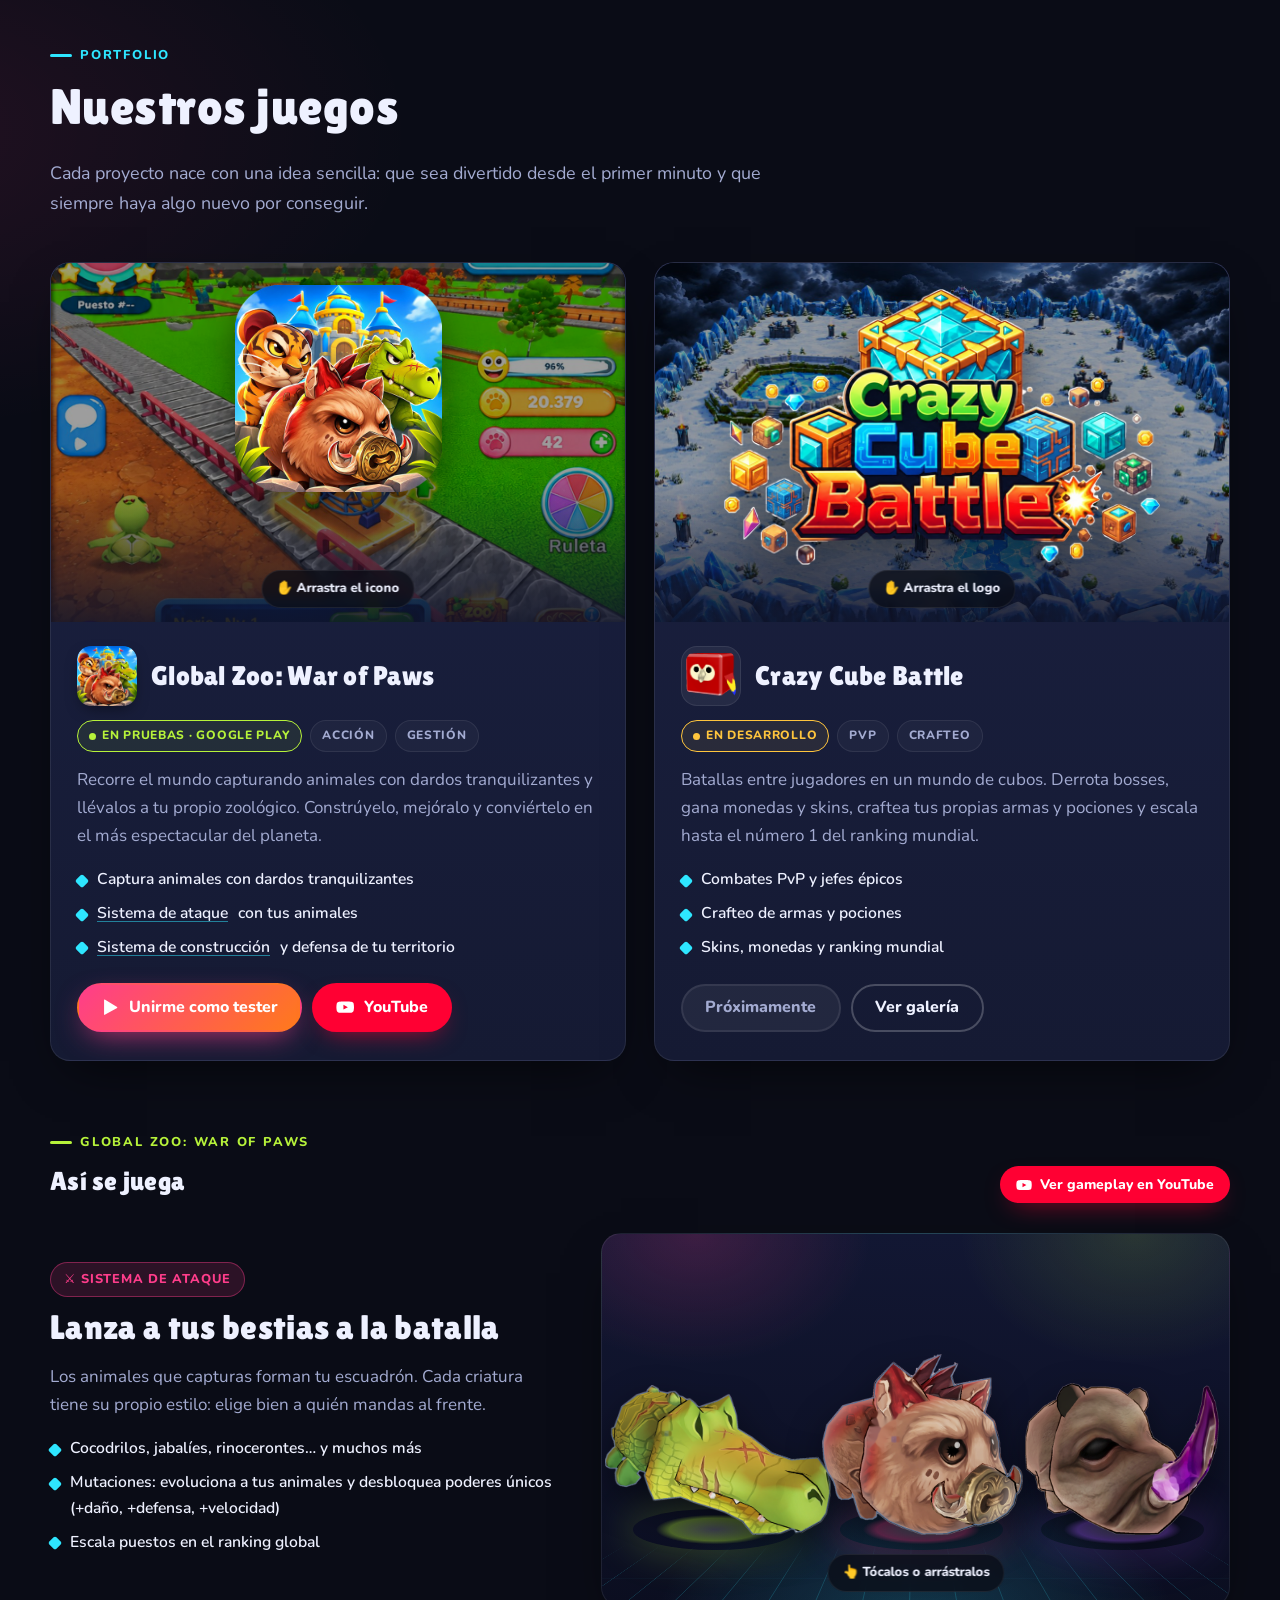
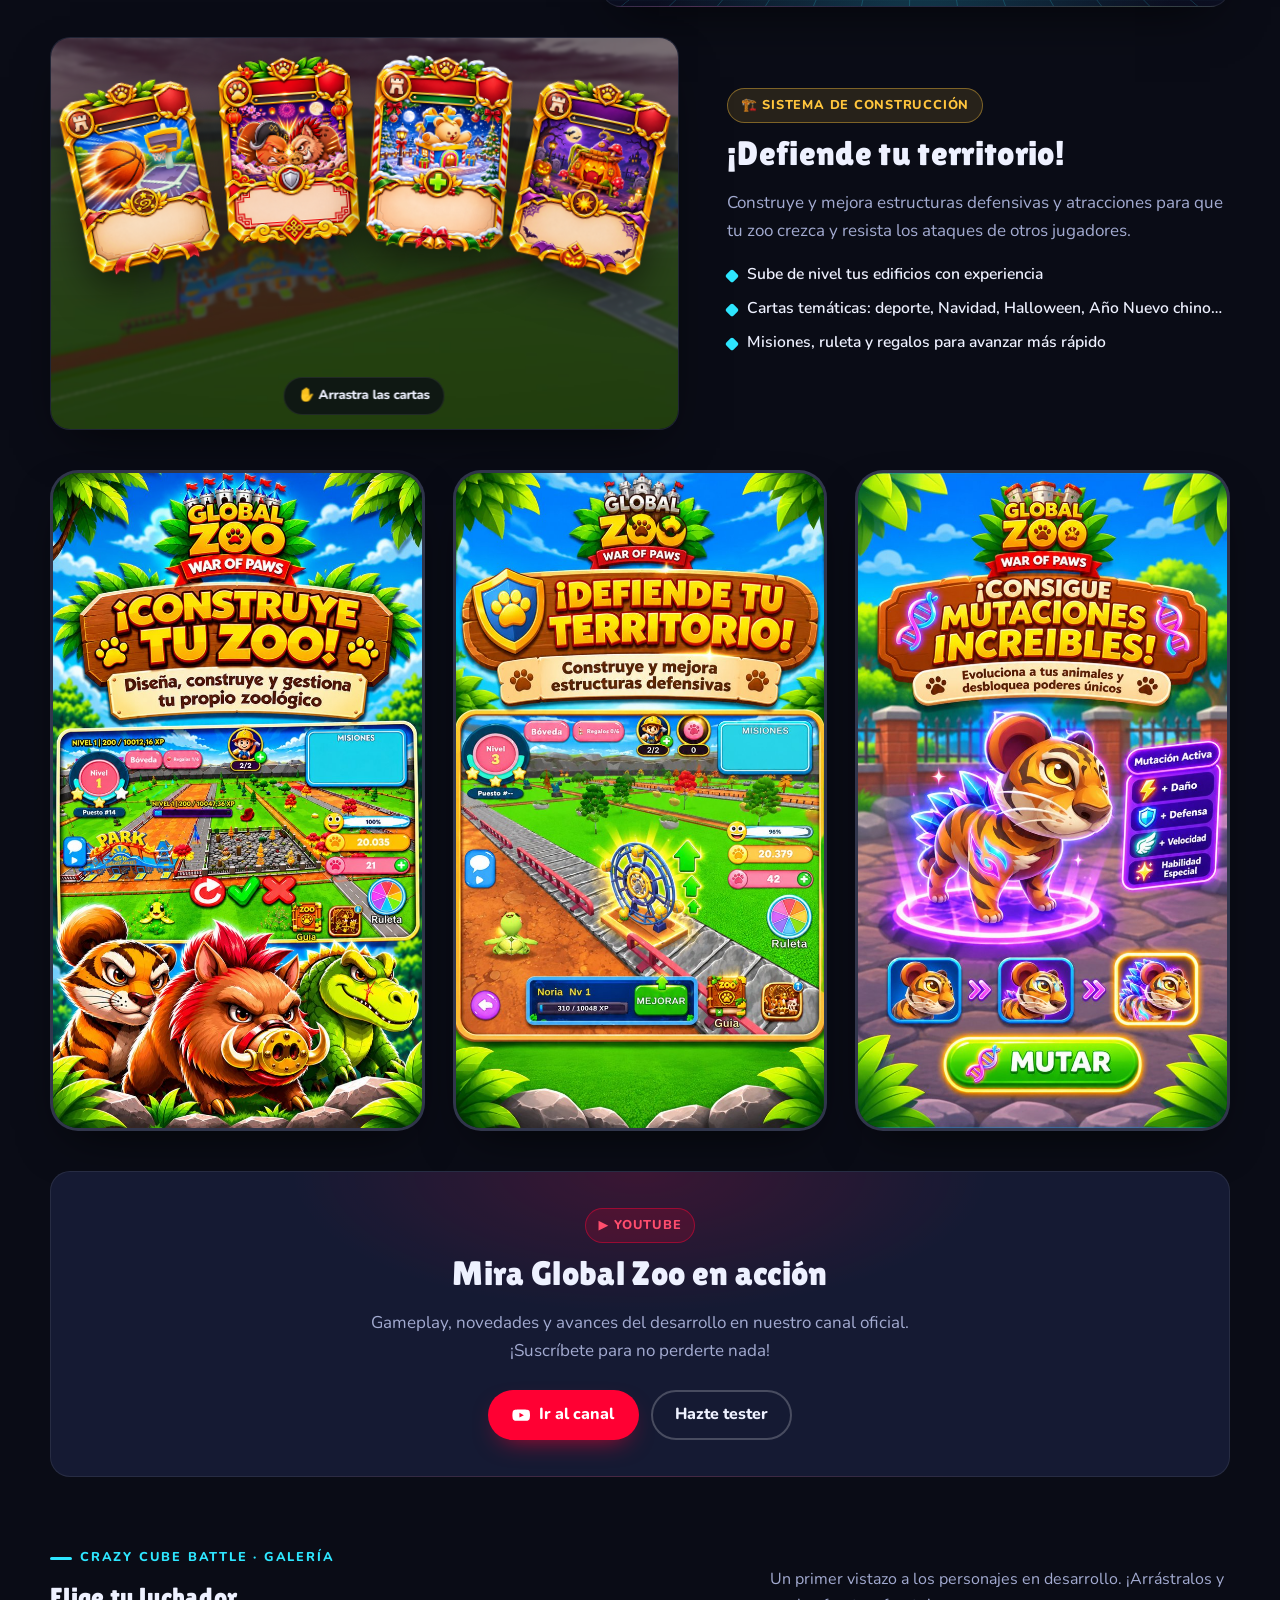
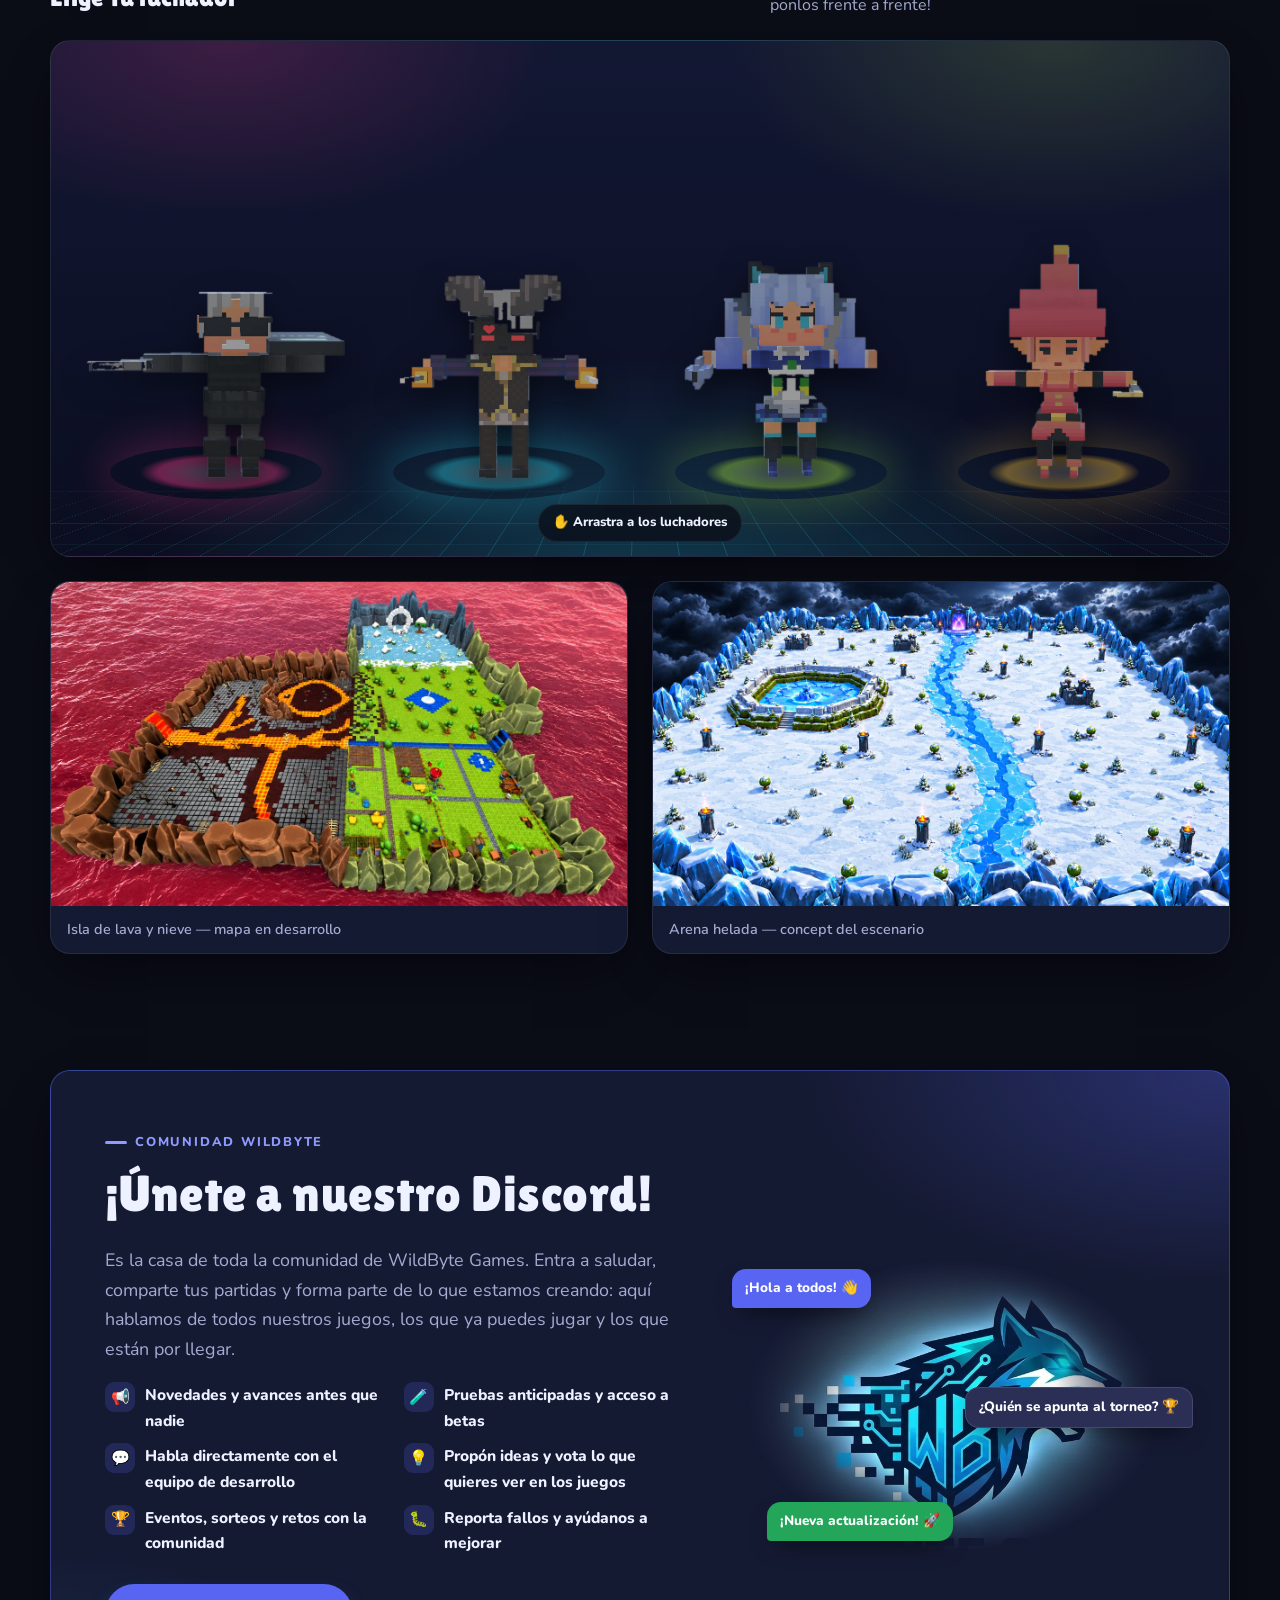
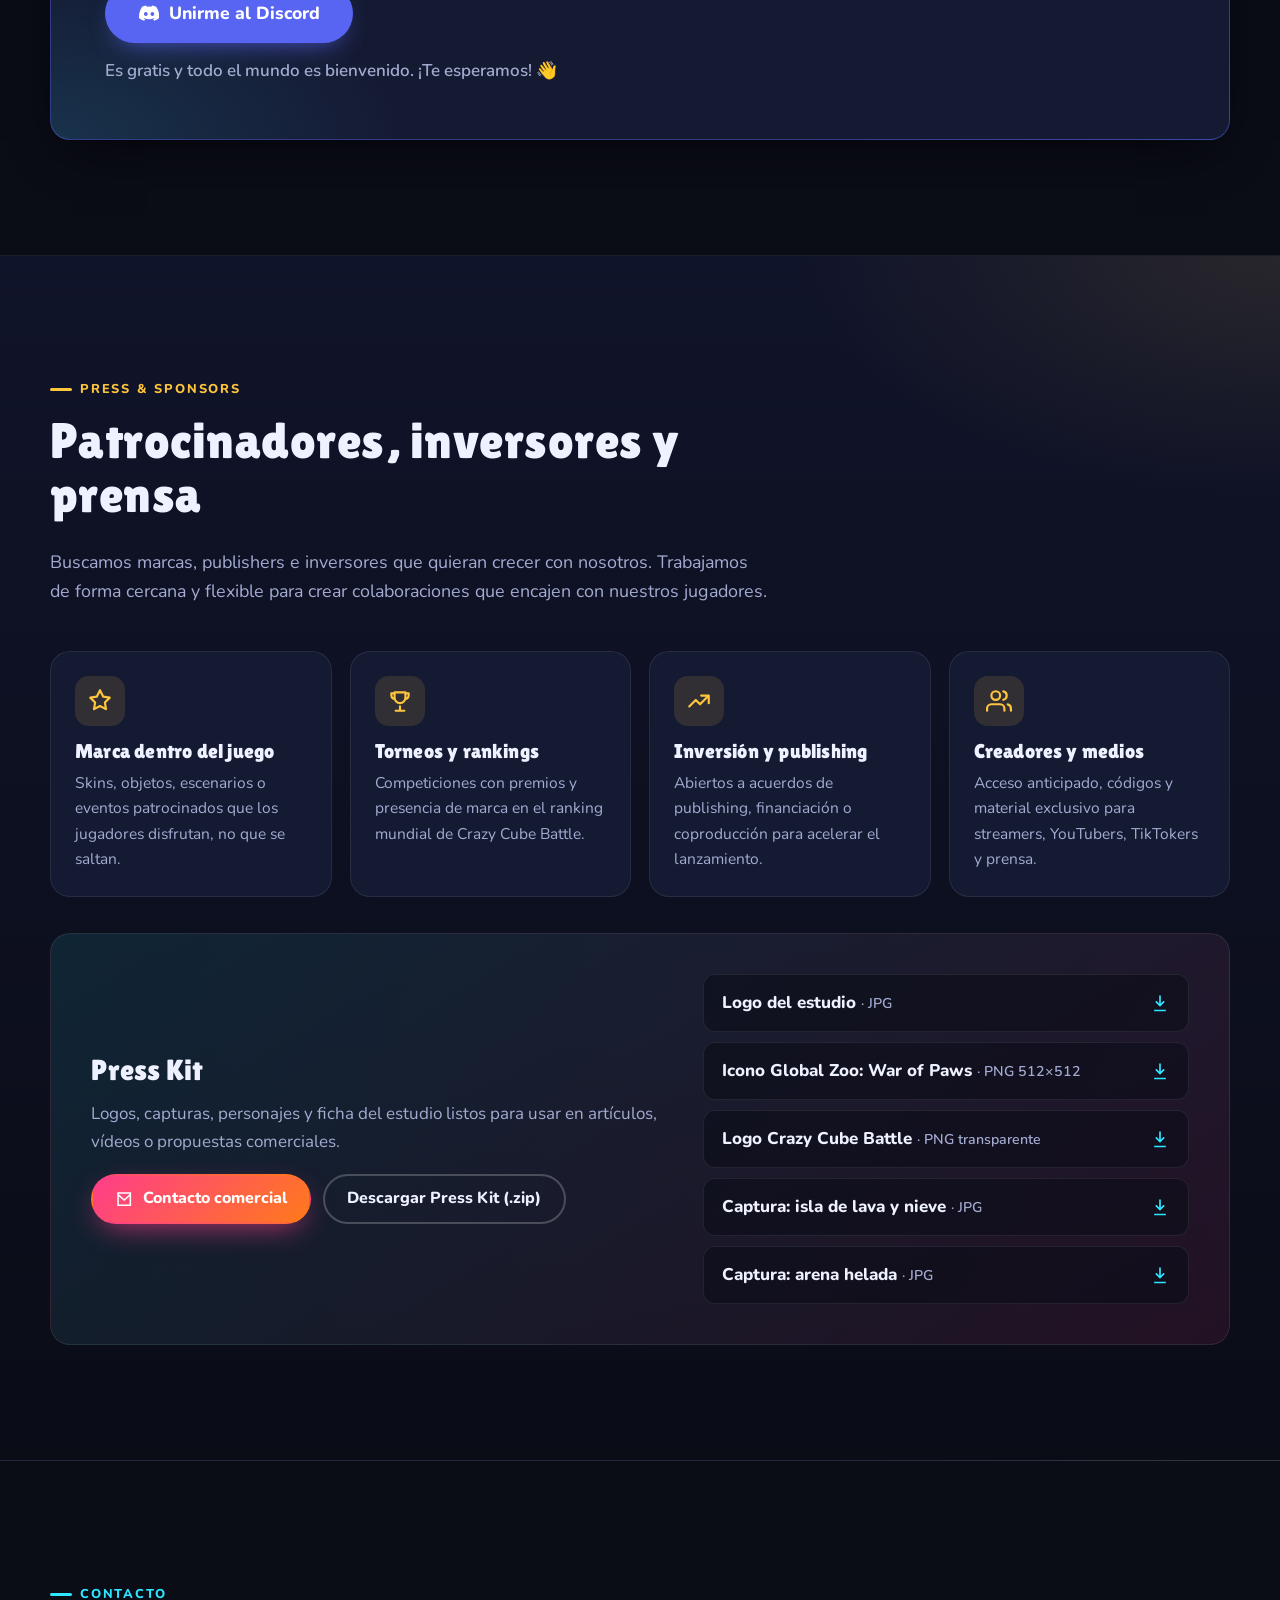
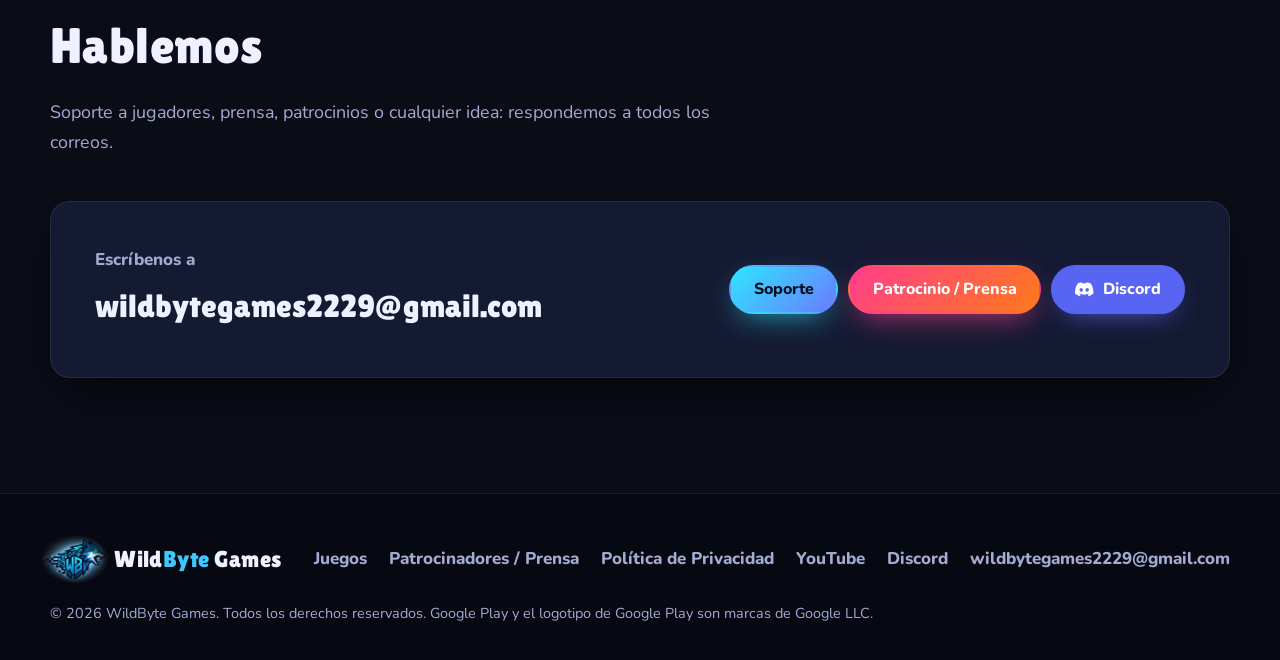
==== commit 58d57a89: "Add files via upload" ====
--- a/index.html
+++ b/index.html
@@ -35,6 +35,7 @@
       <ul class="nav-links" id="nav-links">
         <li><a href="#testers">Testers</a></li>
         <li><a href="#juegos">Juegos</a></li>
+        <li><a href="#comunidad">Comunidad</a></li>
         <li><a href="#patrocinadores">Patrocinadores / Prensa</a></li>
         <li><a href="privacidad.html">Política de Privacidad</a></li>
         <li class="nav-cta"><a href="#contacto">Contacto</a></li>
@@ -73,7 +74,6 @@
             </a>
             <p class="tester-note" data-tester-note hidden>✅ ¡Genial! Cuando hayas entrado en el grupo, pulsa el <strong>Paso 2</strong> para descargar el juego.</p>
             <a class="btn btn-youtube" href="https://youtube.com/@globalzoowarofpaws?si=9xZBjIema10RJPYS" target="_blank" rel="noopener"><svg viewBox="0 0 24 24" fill="currentColor" aria-hidden="true"><path d="M23 7.2a3 3 0 00-2.1-2.1C19 4.6 12 4.6 12 4.6s-7 0-8.9.5A3 3 0 001 7.2 31 31 0 00.5 12 31 31 0 001 16.8a3 3 0 002.1 2.1c1.9.5 8.9.5 8.9.5s7 0 8.9-.5a3 3 0 002.1-2.1 31 31 0 00.5-4.8 31 31 0 00-.5-4.8zM9.7 15.1V8.9l5.8 3.1-5.8 3.1z"/></svg> Ver en YouTube</a>
-            <a class="btn btn-discord" href="https://discord.gg/ux8AqJur8f" target="_blank" rel="noopener"><svg viewBox="0 0 24 24" fill="currentColor" aria-hidden="true"><path d="M20.3 4.4A19.8 19.8 0 0015.4 3l-.6 1.3a18.4 18.4 0 00-5.6 0L8.6 3a19.7 19.7 0 00-4.9 1.4C.6 9 -.3 13.6.1 18.1a19.9 19.9 0 006 3l1.3-2a12.9 12.9 0 01-2-1l.5-.4a14.2 14.2 0 0012.2 0l.5.4c-.6.4-1.3.7-2 1l1.3 2a19.8 19.8 0 006-3c.5-5.2-.8-9.7-3.6-13.7zM8.1 15.4c-1.2 0-2.2-1.1-2.2-2.4s1-2.4 2.2-2.4 2.2 1.1 2.2 2.4-1 2.4-2.2 2.4zm7.8 0c-1.2 0-2.2-1.1-2.2-2.4s1-2.4 2.2-2.4 2.2 1.1 2.2 2.4-1 2.4-2.2 2.4z"/></svg> Únete al Discord</a>
             <a class="testers-help" href="mailto:wildbytegames2229@gmail.com?subject=Quiero%20ser%20tester%20de%20Global%20Zoo%3A%20War%20of%20Paws&amp;body=Hola%2C%20quiero%20ser%20tester.%20Mi%20correo%20de%20Google%20Play%20es%3A%20">
               ¿Problemas para entrar? Escríbenos tu correo de Google y te añadimos
             </a>
@@ -178,7 +178,6 @@
                   <svg viewBox="0 0 24 24" fill="currentColor" aria-hidden="true"><path d="M23 7.2a3 3 0 00-2.1-2.1C19 4.6 12 4.6 12 4.6s-7 0-8.9.5A3 3 0 001 7.2 31 31 0 00.5 12 31 31 0 001 16.8a3 3 0 002.1 2.1c1.9.5 8.9.5 8.9.5s7 0 8.9-.5a3 3 0 002.1-2.1 31 31 0 00.5-4.8 31 31 0 00-.5-4.8zM9.7 15.1V8.9l5.8 3.1-5.8 3.1z"/></svg>
                   YouTube
                 </a>
-                <a class="btn btn-discord" href="https://discord.gg/ux8AqJur8f" target="_blank" rel="noopener"><svg viewBox="0 0 24 24" fill="currentColor" aria-hidden="true"><path d="M20.3 4.4A19.8 19.8 0 0015.4 3l-.6 1.3a18.4 18.4 0 00-5.6 0L8.6 3a19.7 19.7 0 00-4.9 1.4C.6 9 -.3 13.6.1 18.1a19.9 19.9 0 006 3l1.3-2a12.9 12.9 0 01-2-1l.5-.4a14.2 14.2 0 0012.2 0l.5.4c-.6.4-1.3.7-2 1l1.3 2a19.8 19.8 0 006-3c.5-5.2-.8-9.7-3.6-13.7zM8.1 15.4c-1.2 0-2.2-1.1-2.2-2.4s1-2.4 2.2-2.4 2.2 1.1 2.2 2.4-1 2.4-2.2 2.4zm7.8 0c-1.2 0-2.2-1.1-2.2-2.4s1-2.4 2.2-2.4 2.2 1.1 2.2 2.4-1 2.4-2.2 2.4z"/></svg> Discord</a>
               </div>
             </div>
           </article>
@@ -228,7 +227,7 @@
               <p class="eyebrow" style="color:var(--lime)">Global Zoo: War of Paws</p>
               <h3 class="showcase-title">Así se juega</h3>
             </div>
-            <div class="head-actions"><a class="btn btn-youtube btn-sm" href="https://youtube.com/@globalzoowarofpaws?si=9xZBjIema10RJPYS" target="_blank" rel="noopener"><svg viewBox="0 0 24 24" fill="currentColor" aria-hidden="true"><path d="M23 7.2a3 3 0 00-2.1-2.1C19 4.6 12 4.6 12 4.6s-7 0-8.9.5A3 3 0 001 7.2 31 31 0 00.5 12 31 31 0 001 16.8a3 3 0 002.1 2.1c1.9.5 8.9.5 8.9.5s7 0 8.9-.5a3 3 0 002.1-2.1 31 31 0 00.5-4.8 31 31 0 00-.5-4.8zM9.7 15.1V8.9l5.8 3.1-5.8 3.1z"/></svg> Ver gameplay en YouTube</a> <a class="btn btn-discord btn-sm" href="https://discord.gg/ux8AqJur8f" target="_blank" rel="noopener"><svg viewBox="0 0 24 24" fill="currentColor" aria-hidden="true"><path d="M20.3 4.4A19.8 19.8 0 0015.4 3l-.6 1.3a18.4 18.4 0 00-5.6 0L8.6 3a19.7 19.7 0 00-4.9 1.4C.6 9 -.3 13.6.1 18.1a19.9 19.9 0 006 3l1.3-2a12.9 12.9 0 01-2-1l.5-.4a14.2 14.2 0 0012.2 0l.5.4c-.6.4-1.3.7-2 1l1.3 2a19.8 19.8 0 006-3c.5-5.2-.8-9.7-3.6-13.7zM8.1 15.4c-1.2 0-2.2-1.1-2.2-2.4s1-2.4 2.2-2.4 2.2 1.1 2.2 2.4-1 2.4-2.2 2.4zm7.8 0c-1.2 0-2.2-1.1-2.2-2.4s1-2.4 2.2-2.4 2.2 1.1 2.2 2.4-1 2.4-2.2 2.4z"/></svg> Discord</a></div>
+            <div class="head-actions"><a class="btn btn-youtube btn-sm" href="https://youtube.com/@globalzoowarofpaws?si=9xZBjIema10RJPYS" target="_blank" rel="noopener"><svg viewBox="0 0 24 24" fill="currentColor" aria-hidden="true"><path d="M23 7.2a3 3 0 00-2.1-2.1C19 4.6 12 4.6 12 4.6s-7 0-8.9.5A3 3 0 001 7.2 31 31 0 00.5 12 31 31 0 001 16.8a3 3 0 002.1 2.1c1.9.5 8.9.5 8.9.5s7 0 8.9-.5a3 3 0 002.1-2.1 31 31 0 00.5-4.8 31 31 0 00-.5-4.8zM9.7 15.1V8.9l5.8 3.1-5.8 3.1z"/></svg> Ver gameplay en YouTube</a></div>
           </div>
 
           <!-- Sistema de ataque -->
@@ -307,13 +306,12 @@
             <div class="yt-panel">
               <span class="system-tag tag-attack" style="background:rgba(255,0,51,.14);color:#ff4d6d;border-color:rgba(255,0,51,.45)">▶ YouTube</span>
               <h4 class="system-title">Mira Global Zoo en acción</h4>
-              <p>Gameplay, novedades y avances del desarrollo en nuestro canal oficial. ¡Suscríbete y únete a la comunidad en Discord para hablar con el equipo y otros jugadores!</p>
+              <p>Gameplay, novedades y avances del desarrollo en nuestro canal oficial. ¡Suscríbete para no perderte nada!</p>
               <div class="hero-actions" style="margin-top:8px">
                 <a class="btn btn-youtube" href="https://youtube.com/@globalzoowarofpaws?si=9xZBjIema10RJPYS" target="_blank" rel="noopener">
                   <svg viewBox="0 0 24 24" fill="currentColor" aria-hidden="true"><path d="M23 7.2a3 3 0 00-2.1-2.1C19 4.6 12 4.6 12 4.6s-7 0-8.9.5A3 3 0 001 7.2 31 31 0 00.5 12 31 31 0 001 16.8a3 3 0 002.1 2.1c1.9.5 8.9.5 8.9.5s7 0 8.9-.5a3 3 0 002.1-2.1 31 31 0 00.5-4.8 31 31 0 00-.5-4.8zM9.7 15.1V8.9l5.8 3.1-5.8 3.1z"/></svg>
                   Ir al canal
                 </a>
-                <a class="btn btn-discord" href="https://discord.gg/ux8AqJur8f" target="_blank" rel="noopener"><svg viewBox="0 0 24 24" fill="currentColor" aria-hidden="true"><path d="M20.3 4.4A19.8 19.8 0 0015.4 3l-.6 1.3a18.4 18.4 0 00-5.6 0L8.6 3a19.7 19.7 0 00-4.9 1.4C.6 9 -.3 13.6.1 18.1a19.9 19.9 0 006 3l1.3-2a12.9 12.9 0 01-2-1l.5-.4a14.2 14.2 0 0012.2 0l.5.4c-.6.4-1.3.7-2 1l1.3 2a19.8 19.8 0 006-3c.5-5.2-.8-9.7-3.6-13.7zM8.1 15.4c-1.2 0-2.2-1.1-2.2-2.4s1-2.4 2.2-2.4 2.2 1.1 2.2 2.4-1 2.4-2.2 2.4zm7.8 0c-1.2 0-2.2-1.1-2.2-2.4s1-2.4 2.2-2.4 2.2 1.1 2.2 2.4-1 2.4-2.2 2.4z"/></svg> Únete al Discord</a>
                 <a class="btn btn-ghost" href="#testers">Hazte tester</a>
               </div>
             </div>
@@ -362,6 +360,43 @@
               <img src="assets/img/crazy-cube-battle/arena-helada.jpg" alt="Arena helada bajo nubes de tormenta, escenario de Crazy Cube Battle" loading="lazy" width="1280" height="720">
               <figcaption>Arena helada — concept del escenario</figcaption>
             </figure>
+          </div>
+        </div>
+      </div>
+    </section>
+
+    <!-- ===================== COMUNIDAD DISCORD (de todo el estudio) ===================== -->
+    <section class="section community" id="comunidad">
+      <div class="container">
+        <div class="community-card">
+          <div class="community-text">
+            <p class="eyebrow" style="color:#8f9bff">Comunidad WildByte</p>
+            <h2 class="section-title">¡Únete a nuestro Discord!</h2>
+            <p class="section-lead">
+              Es la casa de toda la comunidad de WildByte Games. Entra a saludar, comparte tus partidas
+              y forma parte de lo que estamos creando: aquí hablamos de todos nuestros juegos, los que ya
+              puedes jugar y los que están por llegar.
+            </p>
+            <ul class="community-perks">
+              <li><span>📢</span> Novedades y avances antes que nadie</li>
+              <li><span>🧪</span> Pruebas anticipadas y acceso a betas</li>
+              <li><span>💬</span> Habla directamente con el equipo de desarrollo</li>
+              <li><span>💡</span> Propón ideas y vota lo que quieres ver en los juegos</li>
+              <li><span>🏆</span> Eventos, sorteos y retos con la comunidad</li>
+              <li><span>🐛</span> Reporta fallos y ayúdanos a mejorar</li>
+            </ul>
+            <div class="hero-actions">
+              <a class="btn btn-discord btn-lg" href="https://discord.gg/ux8AqJur8f" target="_blank" rel="noopener"><svg viewBox="0 0 24 24" fill="currentColor" aria-hidden="true"><path d="M20.3 4.4A19.8 19.8 0 0015.4 3l-.6 1.3a18.4 18.4 0 00-5.6 0L8.6 3a19.7 19.7 0 00-4.9 1.4C.6 9 -.3 13.6.1 18.1a19.9 19.9 0 006 3l1.3-2a12.9 12.9 0 01-2-1l.5-.4a14.2 14.2 0 0012.2 0l.5.4c-.6.4-1.3.7-2 1l1.3 2a19.8 19.8 0 006-3c.5-5.2-.8-9.7-3.6-13.7zM8.1 15.4c-1.2 0-2.2-1.1-2.2-2.4s1-2.4 2.2-2.4 2.2 1.1 2.2 2.4-1 2.4-2.2 2.4zm7.8 0c-1.2 0-2.2-1.1-2.2-2.4s1-2.4 2.2-2.4 2.2 1.1 2.2 2.4-1 2.4-2.2 2.4z"/></svg> Unirme al Discord</a>
+            </div>
+            <p class="community-note">Es gratis y todo el mundo es bienvenido. ¡Te esperamos! 👋</p>
+          </div>
+          <div class="community-art" aria-hidden="true">
+            <img class="community-logo" src="assets/img/wildbyte-emblema-grande.png" alt="" width="760" height="534" loading="lazy">
+            <div class="community-bubbles">
+              <span class="bubble b1">¡Hola a todos! 👋</span>
+              <span class="bubble b2">¿Quién se apunta al torneo? 🏆</span>
+              <span class="bubble b3">¡Nueva actualización! 🚀</span>
+            </div>
           </div>
         </div>
       </div>
--- a/css/styles.css
+++ b/css/styles.css
@@ -127,7 +127,7 @@
 
 .nav-links { display: flex; align-items: center; gap: 6px; list-style: none; margin: 0; padding: 0; }
 .nav-links a {
-  display: block; color: var(--muted); font-weight: 800; font-size: .95rem;
+  display: block; white-space: nowrap; color: var(--muted); font-weight: 800; font-size: .95rem;
   padding: .55em .9em; border-radius: 999px; text-decoration: none;
   transition: color .2s, background .2s;
 }
@@ -150,7 +150,7 @@
 .nav-toggle[aria-expanded="true"] .nav-toggle-bars::before { transform: translateY(7px) rotate(45deg); }
 .nav-toggle[aria-expanded="true"] .nav-toggle-bars::after { transform: translateY(-7px) rotate(-45deg); }
 
-@media (max-width: 860px) {
+@media (max-width: 1120px) {
   .nav-toggle { display: inline-flex; }
   .nav-links {
     position: fixed; inset: var(--header-h) 0 auto 0;
@@ -695,6 +695,44 @@
 @keyframes step-pulse { 50% { box-shadow: 0 0 0 6px rgba(182, 242, 58, .18), 0 10px 30px -10px rgba(182, 242, 58, .8); } }
 .tester-note { margin: 0; font-size: .88rem; color: var(--lime); font-weight: 600; text-align: center; }
 
+/* ---------- Comunidad Discord ---------- */
+.community { padding-top: 0; }
+.community-card {
+  display: grid; grid-template-columns: 1.3fr 1fr; gap: clamp(24px, 4vw, 56px); align-items: center;
+  padding: clamp(26px, 4.5vw, 54px); border-radius: var(--radius); border: 1px solid rgba(88, 101, 242, .45);
+  background:
+    radial-gradient(600px 300px at 100% 0%, rgba(88, 101, 242, .30), transparent 70%),
+    radial-gradient(500px 260px at 0% 100%, rgba(46, 230, 255, .12), transparent 70%),
+    var(--panel);
+  box-shadow: var(--shadow);
+}
+.community-card > * { min-width: 0; }
+.community-perks { list-style: none; padding: 0; margin: 4px 0 24px; display: grid; grid-template-columns: 1fr 1fr; gap: 10px 22px; }
+.community-perks li { display: flex; gap: 10px; align-items: flex-start; font-weight: 700; font-size: .97rem; }
+.community-perks span { flex: none; width: 30px; height: 30px; display: grid; place-items: center; border-radius: 9px; background: rgba(88, 101, 242, .2); font-size: .95rem; }
+.community-note { margin: 14px 0 0; color: var(--muted); font-weight: 600; }
+.community-art { position: relative; display: grid; place-items: center; }
+.community-logo { width: 100%; max-width: 420px; }
+.community-bubbles { position: absolute; inset: 0; pointer-events: none; }
+.bubble {
+  position: absolute; white-space: nowrap; font-weight: 800; font-size: .85rem; color: #fff;
+  background: #5865f2; padding: 8px 13px; border-radius: 14px 14px 14px 4px;
+  box-shadow: 0 10px 24px -10px rgba(0, 0, 0, .7); animation: float 5s ease-in-out infinite;
+}
+.bubble.b1 { top: 4%; left: 0; }
+.bubble.b2 { top: 44%; right: -4%; background: #2b2f55; border: 1px solid rgba(255,255,255,.12); animation-delay: -1.7s; border-radius: 14px 14px 4px 14px; }
+.bubble.b3 { bottom: 4%; left: 8%; background: #23a55a; animation-delay: -3.2s; }
+@media (max-width: 900px) {
+  .community-card { grid-template-columns: 1fr; }
+  .community-art { order: -1; max-width: 420px; margin-inline: auto; width: 100%; }
+}
+@media (max-width: 640px) {
+  .community-perks { grid-template-columns: 1fr; }
+  .community .btn-lg { width: 100%; }
+  .bubble { font-size: .75rem; padding: 6px 10px; }
+  .bubble.b2 { right: 0; }
+}
+
 /* =========================================================
    AJUSTES PARA TABLETS Y MÓVILES
    ========================================================= */
@@ -703,7 +741,7 @@
 .hero-grid > *, .games-grid > *, .showcase > *, .legal-layout > *, .press-box > *, .contact-card > * { min-width: 0; }
 
 /* Menú móvil: si la pantalla es baja (móvil en horizontal), que se pueda desplazar */
-@media (max-width: 860px) {
+@media (max-width: 1120px) {
   .nav-links { max-height: calc(100dvh - var(--header-h)); overflow-y: auto; }
 }
 
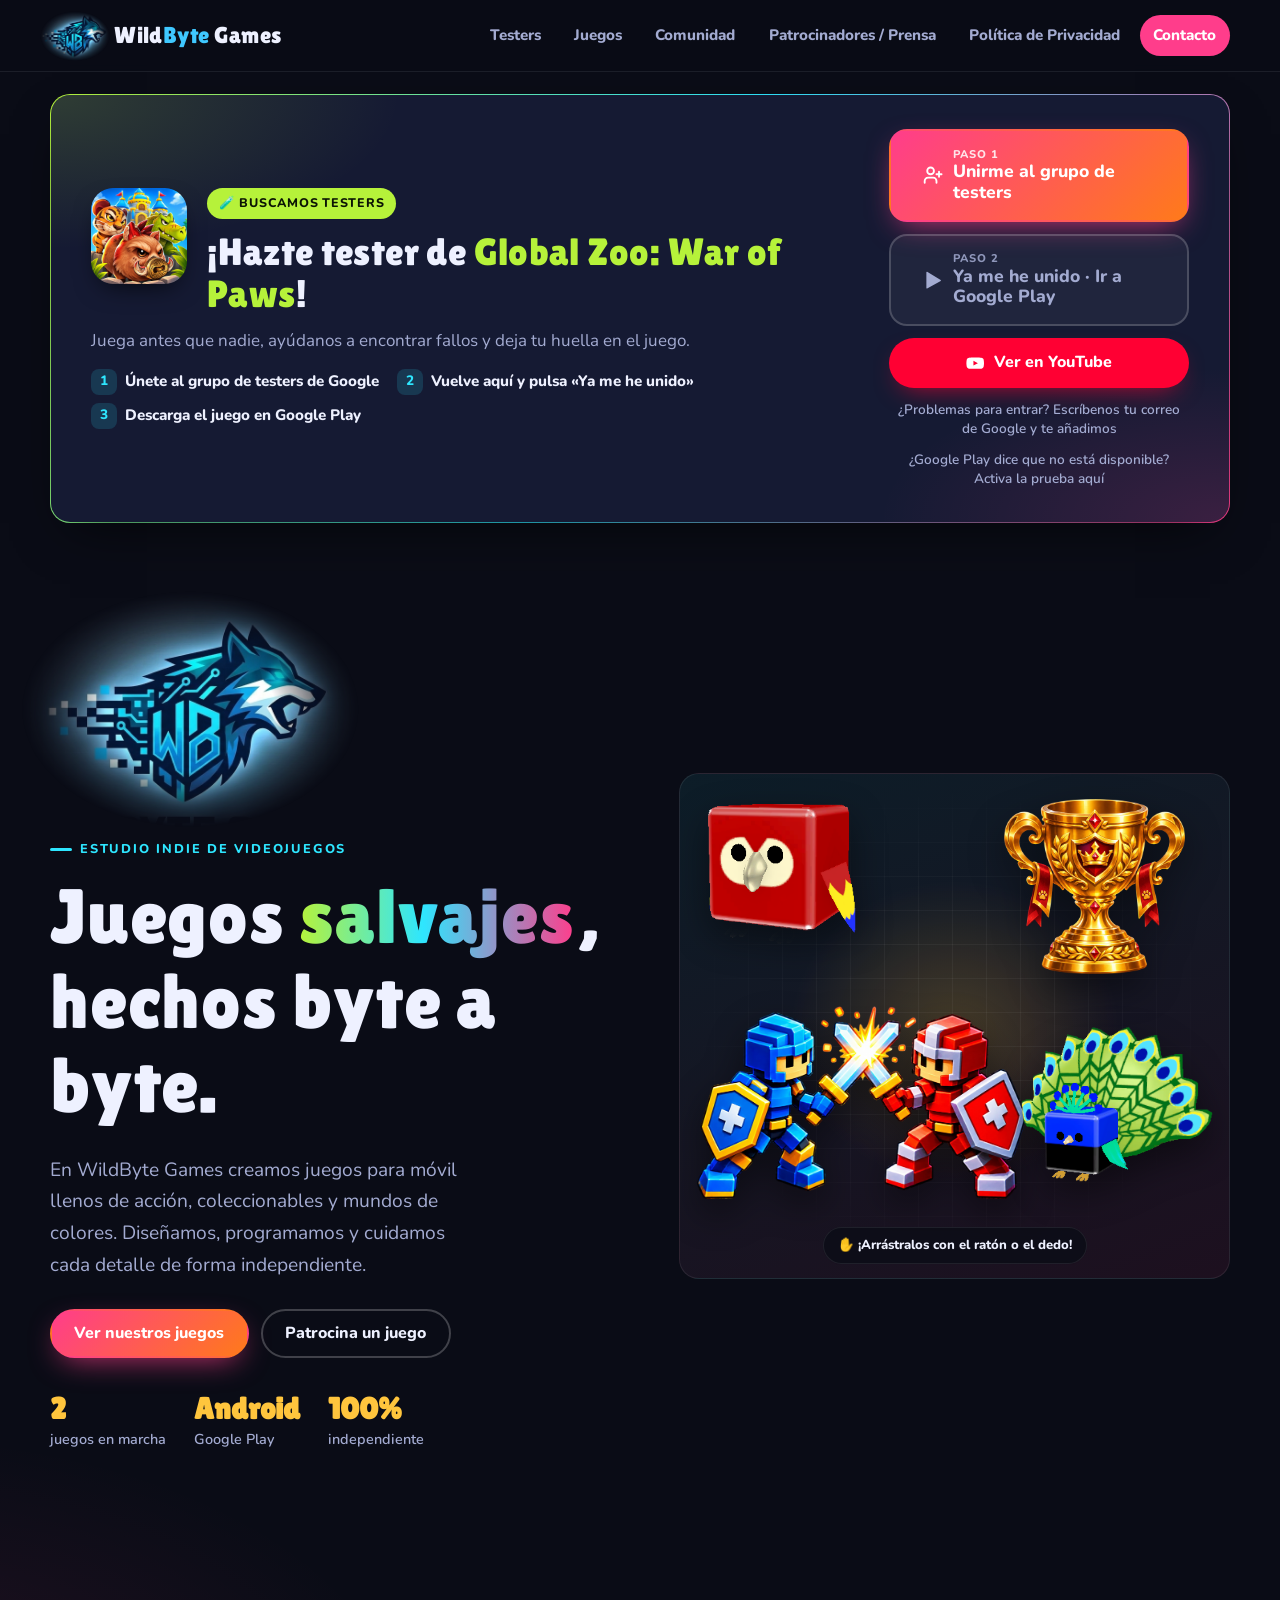
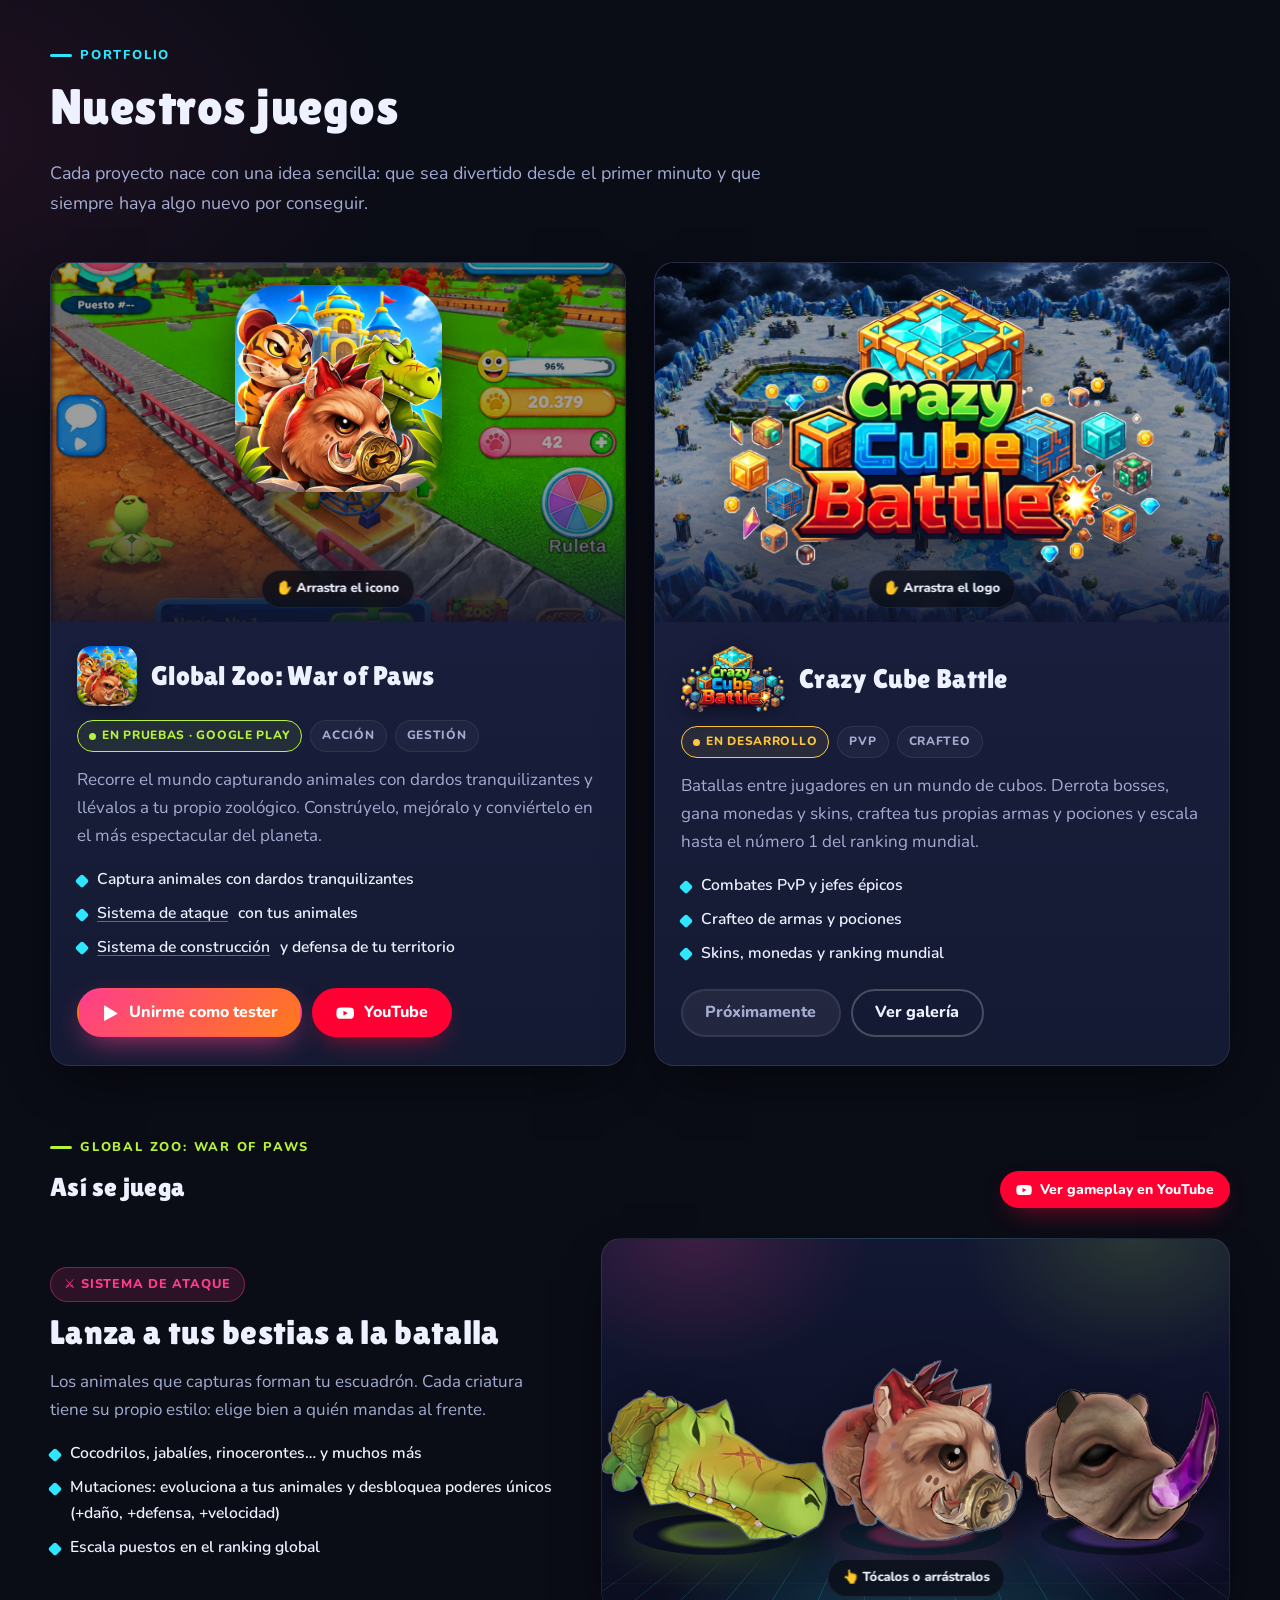
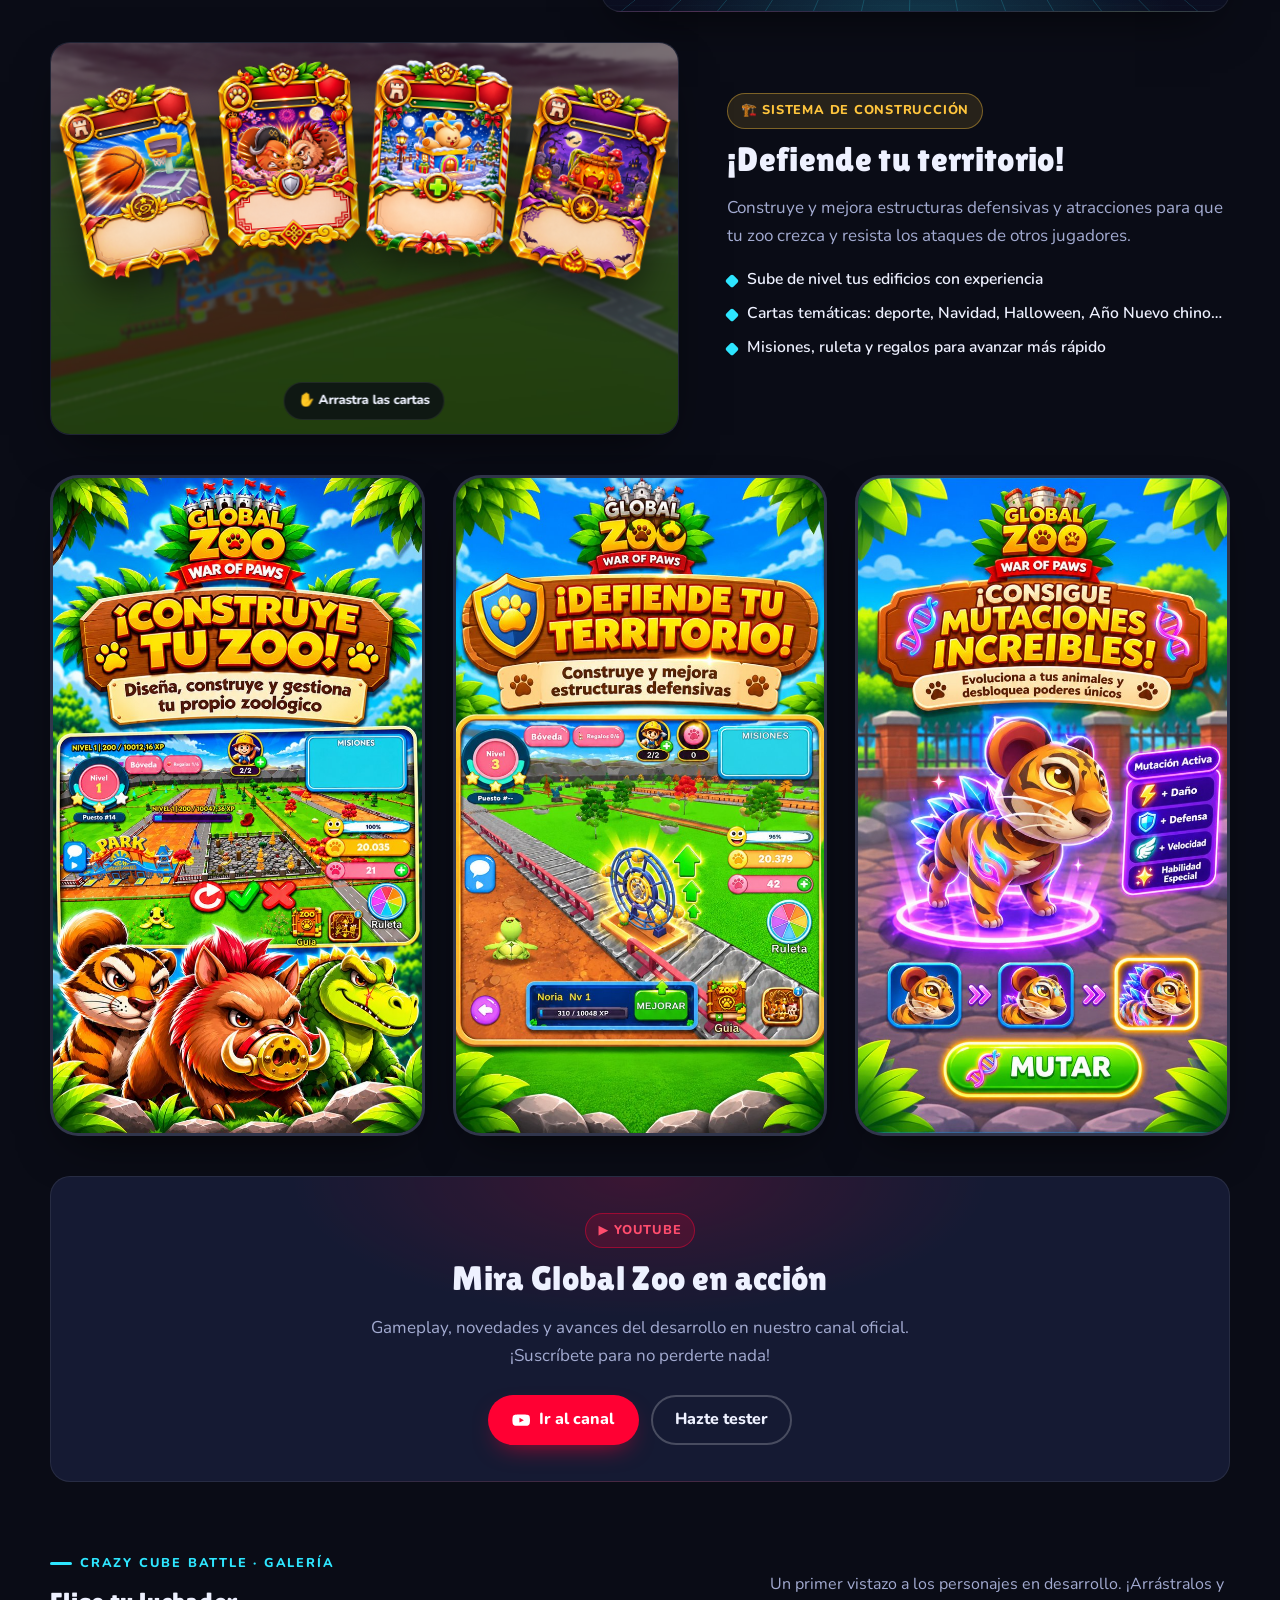
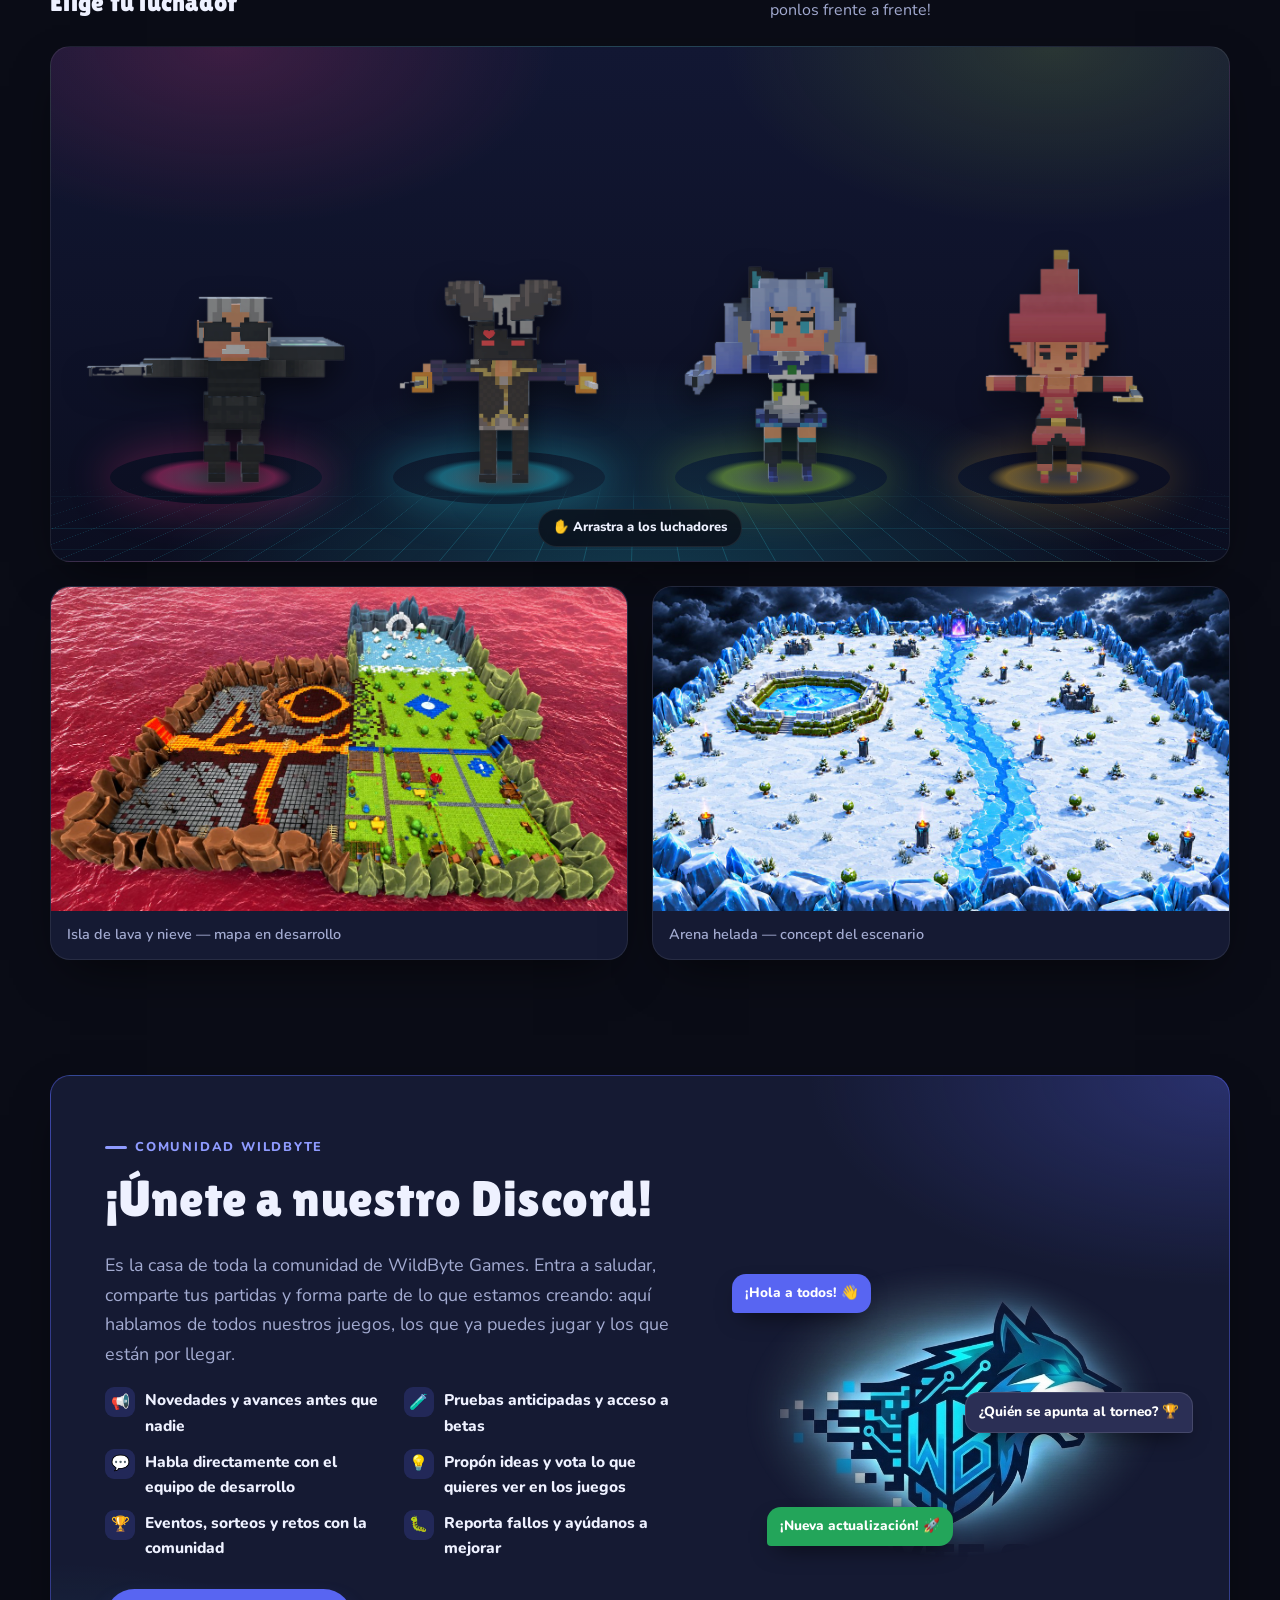
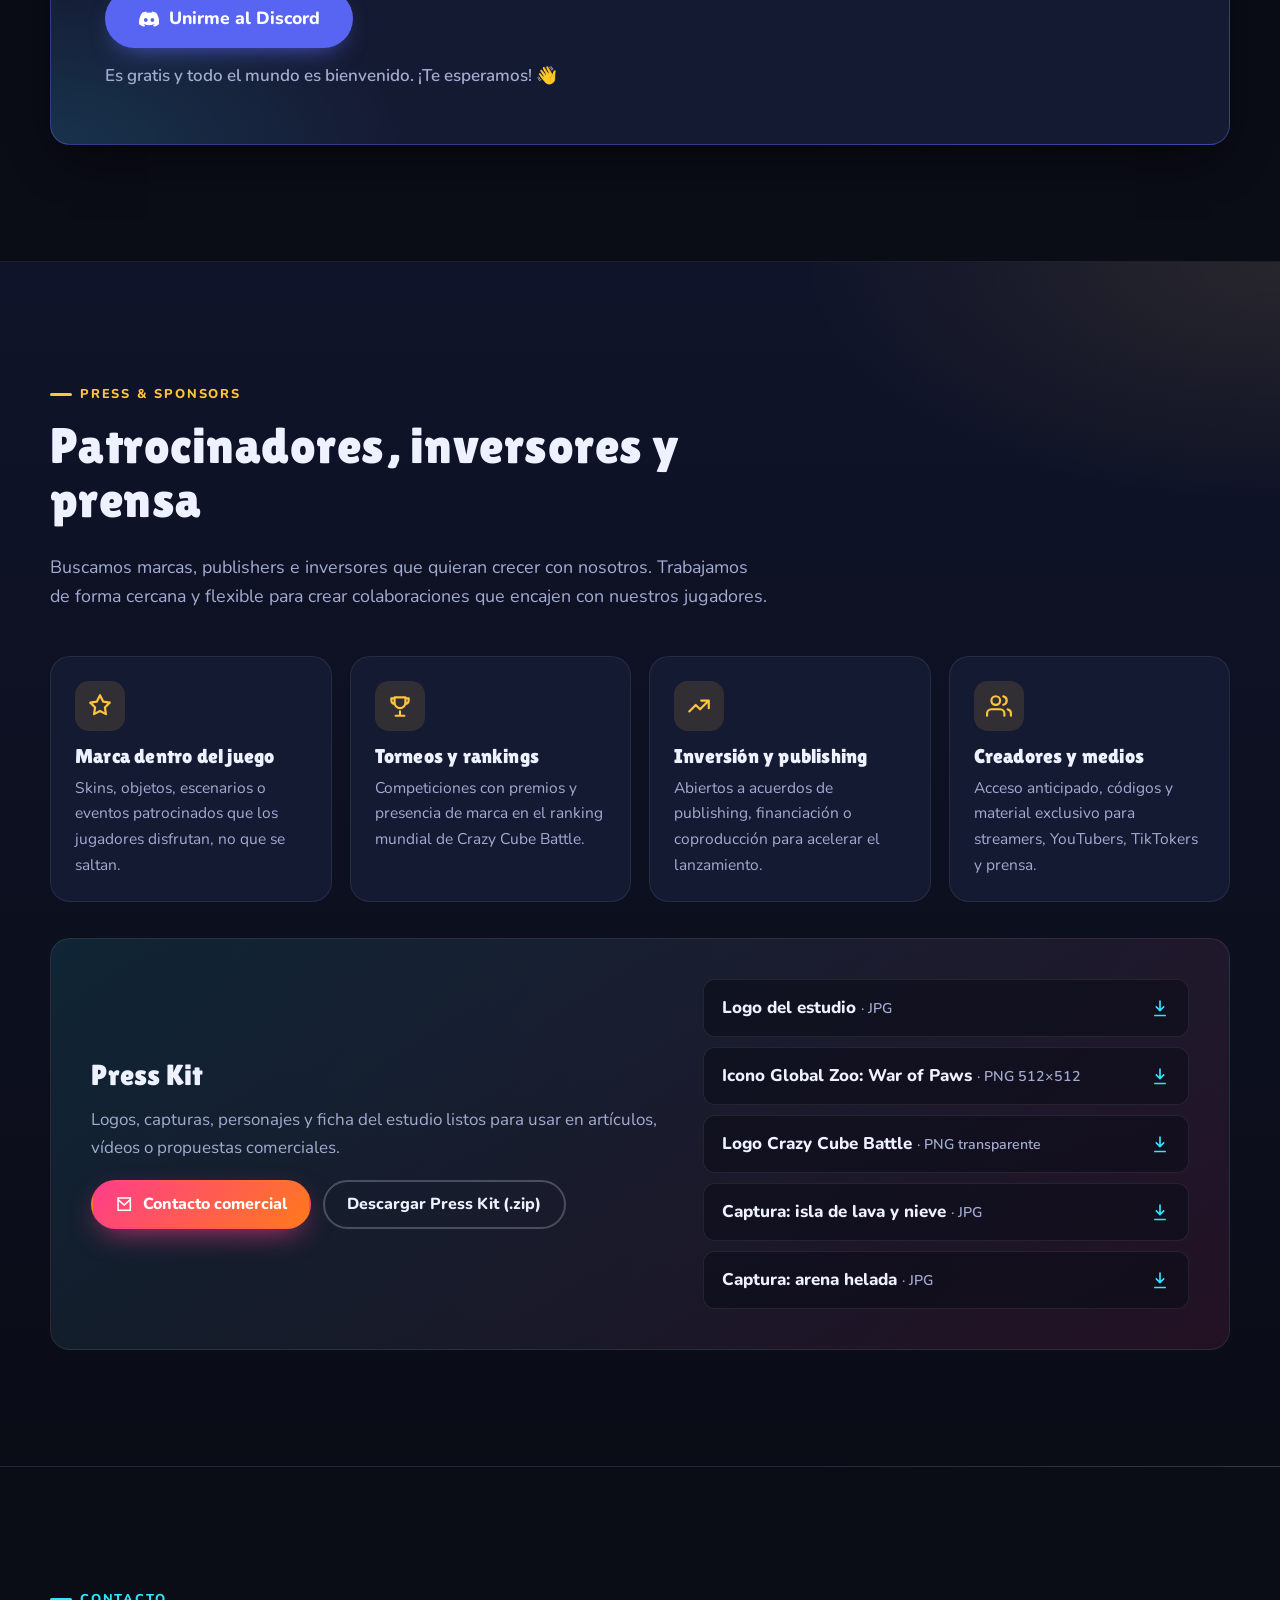
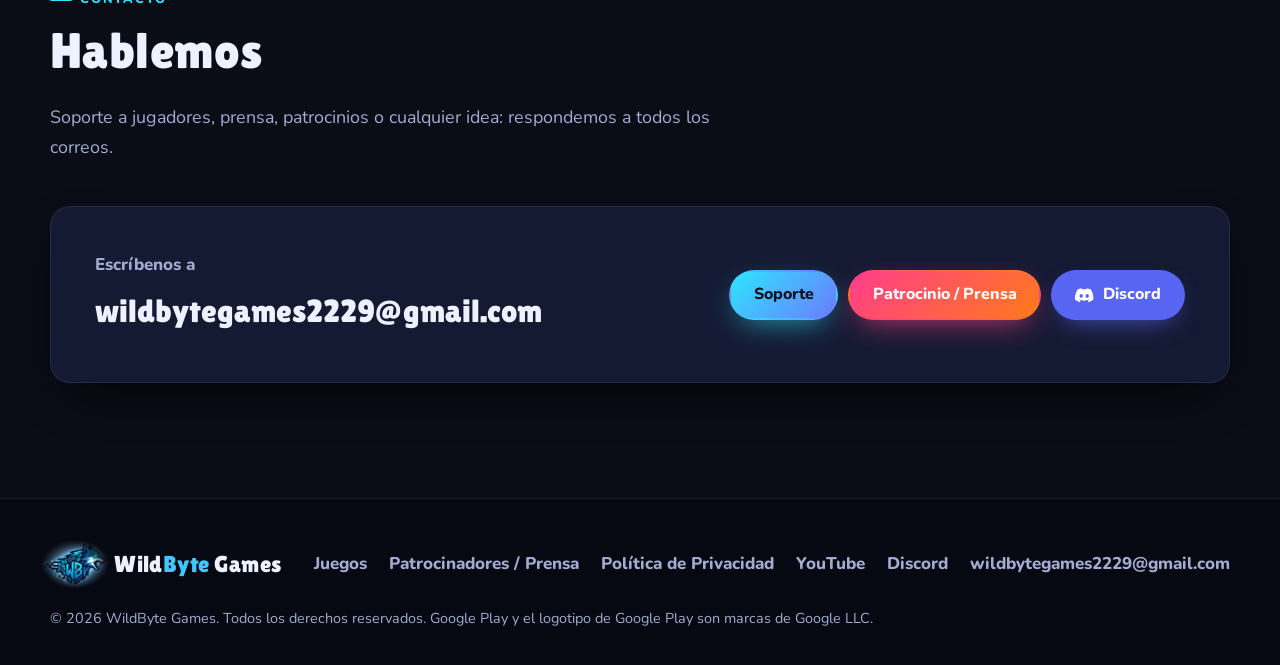
==== commit 14a5f2db: "Add files via upload" ====
--- a/index.html
+++ b/index.html
@@ -195,7 +195,7 @@
 
             <div class="game-body">
               <div class="game-top">
-                <img class="game-icon" src="assets/img/crazy-cube-battle/mascota-loro.png" alt="Icono de Crazy Cube Battle" width="60" height="60" loading="lazy">
+                <img class="game-icon game-icon-wide" src="assets/img/crazy-cube-battle/logo-crazy-cube-battle.png" alt="Logo de Crazy Cube Battle" width="900" height="570" loading="lazy">
                 <h3 class="game-title" id="ccb-title">Crazy Cube Battle</h3>
               </div>
               <div class="badges">
--- a/css/styles.css
+++ b/css/styles.css
@@ -557,6 +557,7 @@
 .head-actions { display: flex; flex-wrap: wrap; gap: 10px; }
 
 /* Icono del juego: imagen completa sin marco */
+.game-icon-wide { width: 104px; height: 66px; padding: 0; background: none; border: 0; border-radius: 0; filter: drop-shadow(0 4px 8px rgba(0,0,0,.5)); }
 .game-icon-full { padding: 0; background: none; border: 0; border-radius: 14px; box-shadow: 0 6px 16px -6px rgba(0,0,0,.6); }
 
 /* Icono en el bloque de testers */
@@ -789,6 +790,7 @@
   .game-body { padding: 20px 18px 22px; }
   .game-title { font-size: 1.45rem; }
   .game-icon { width: 52px; height: 52px; border-radius: 14px; }
+  .game-icon.game-icon-wide { width: 88px; height: 56px; border-radius: 0; }
   .game-actions .btn { flex: 1 1 auto; }
 
 
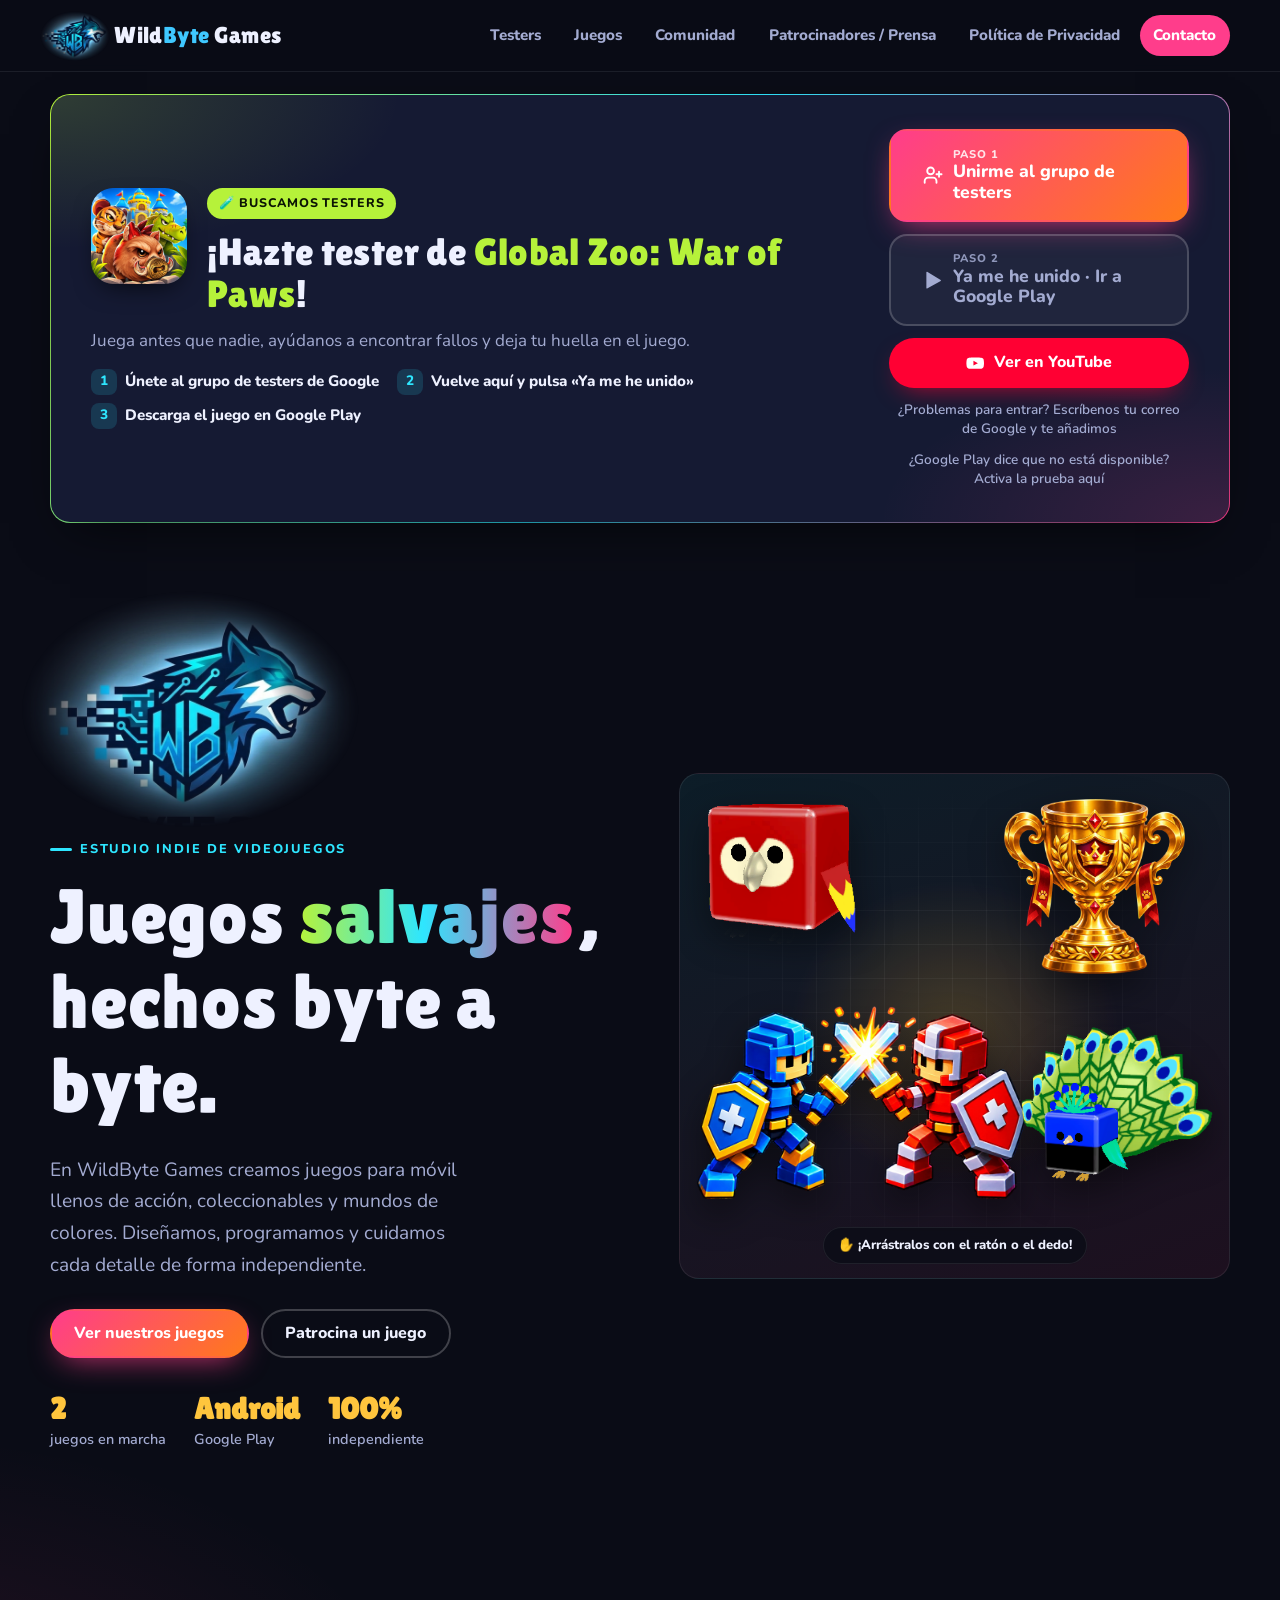
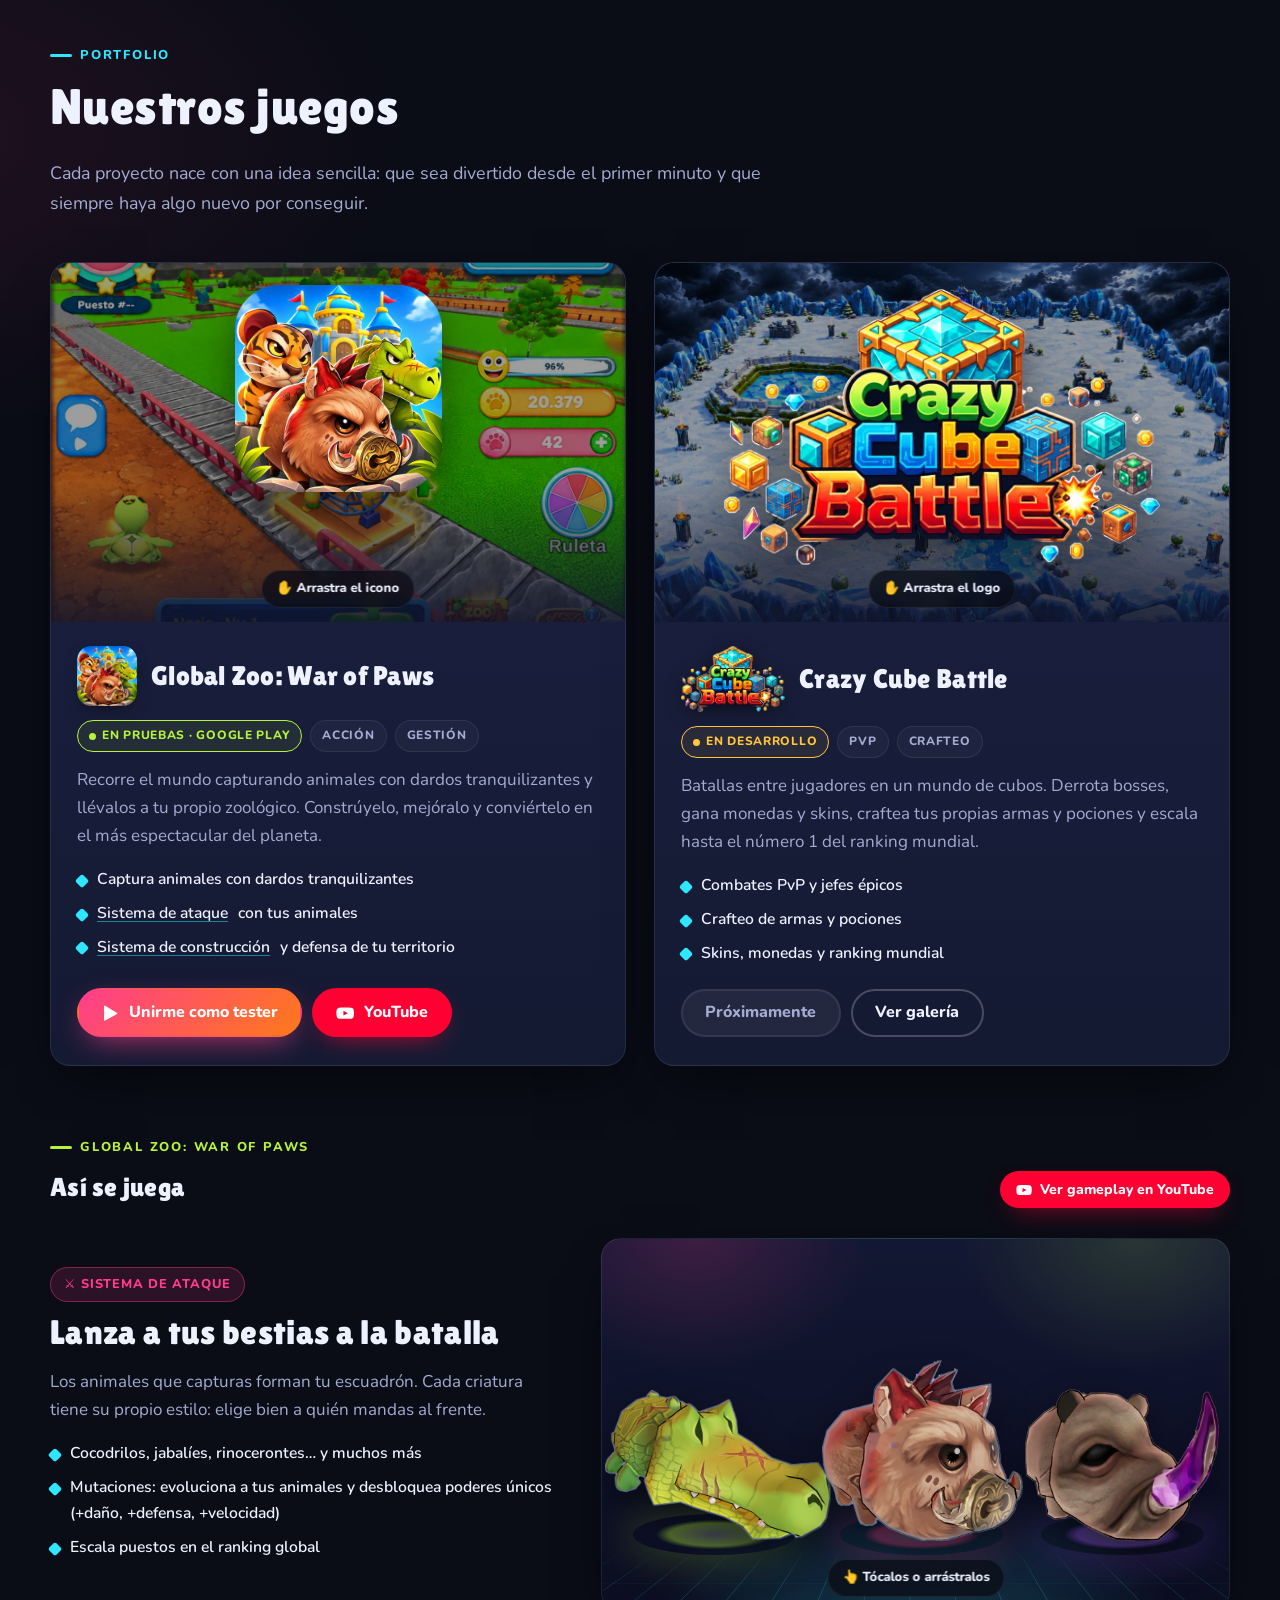
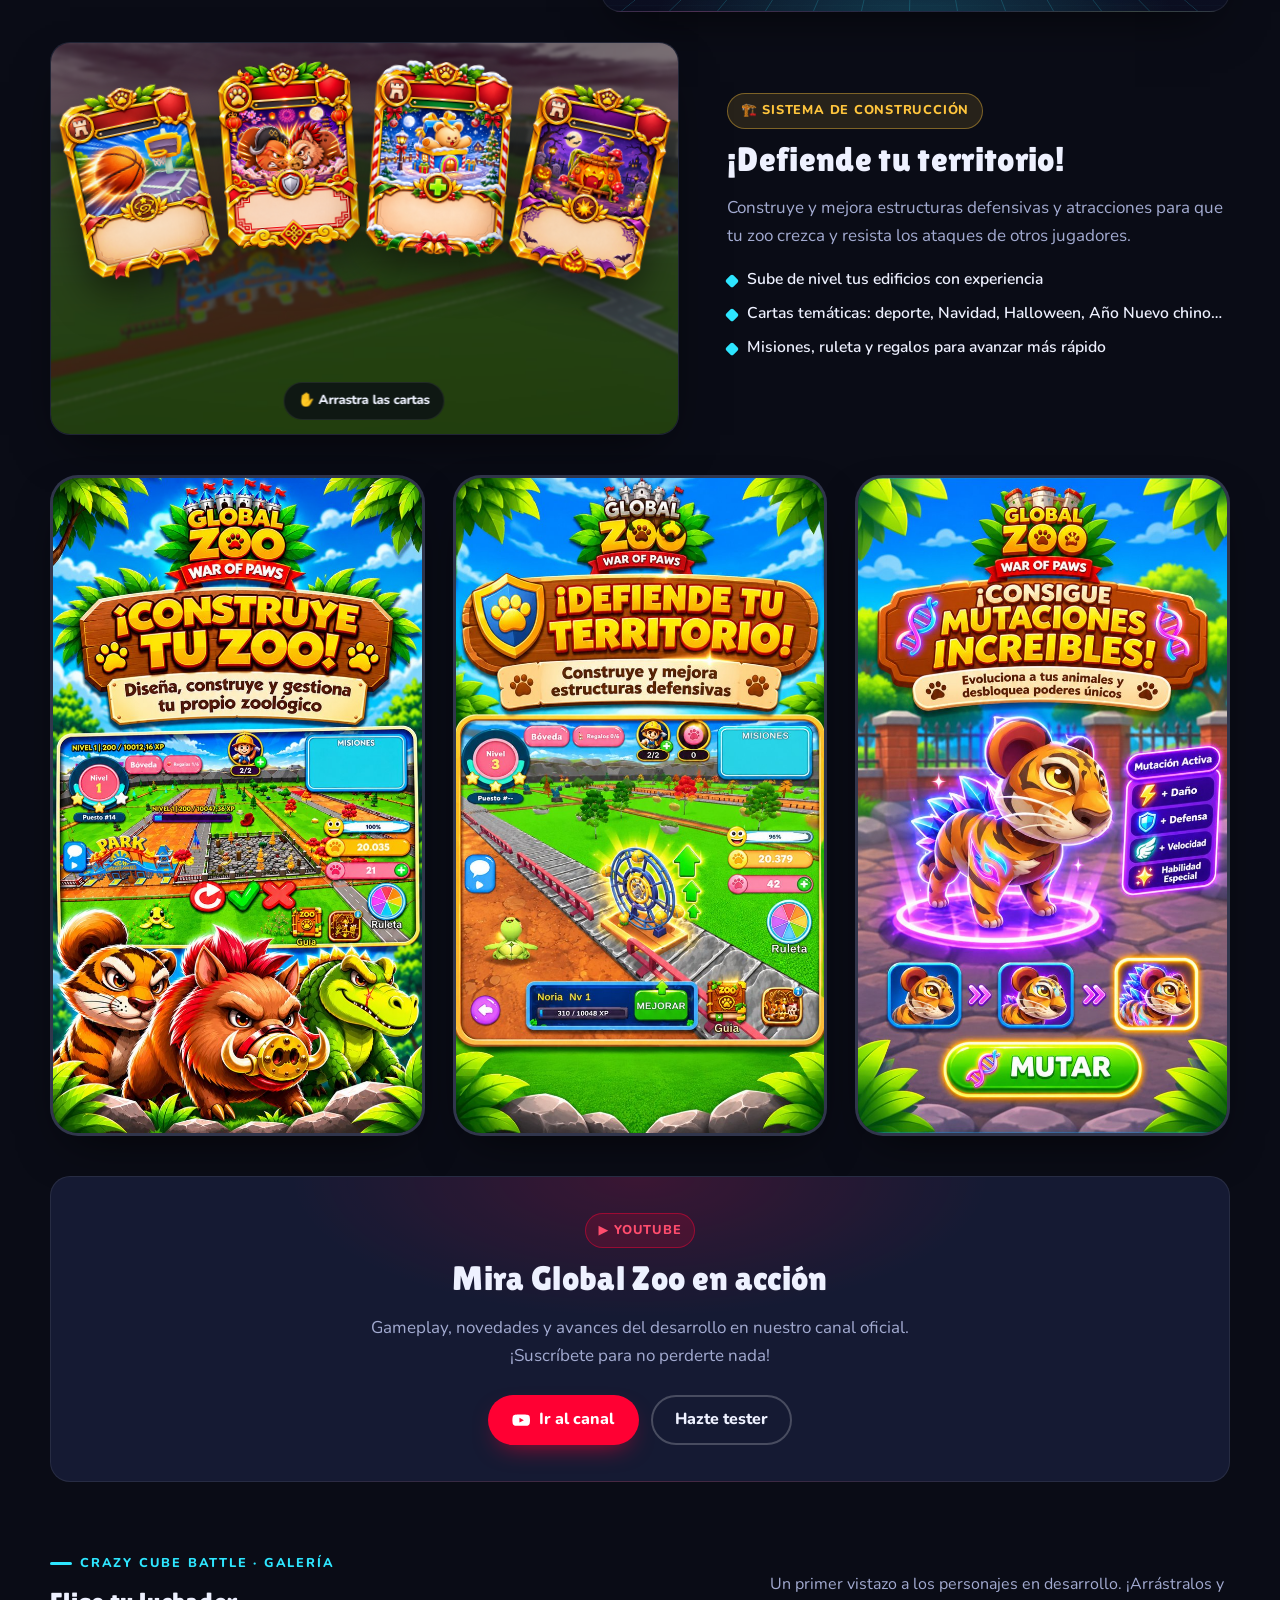
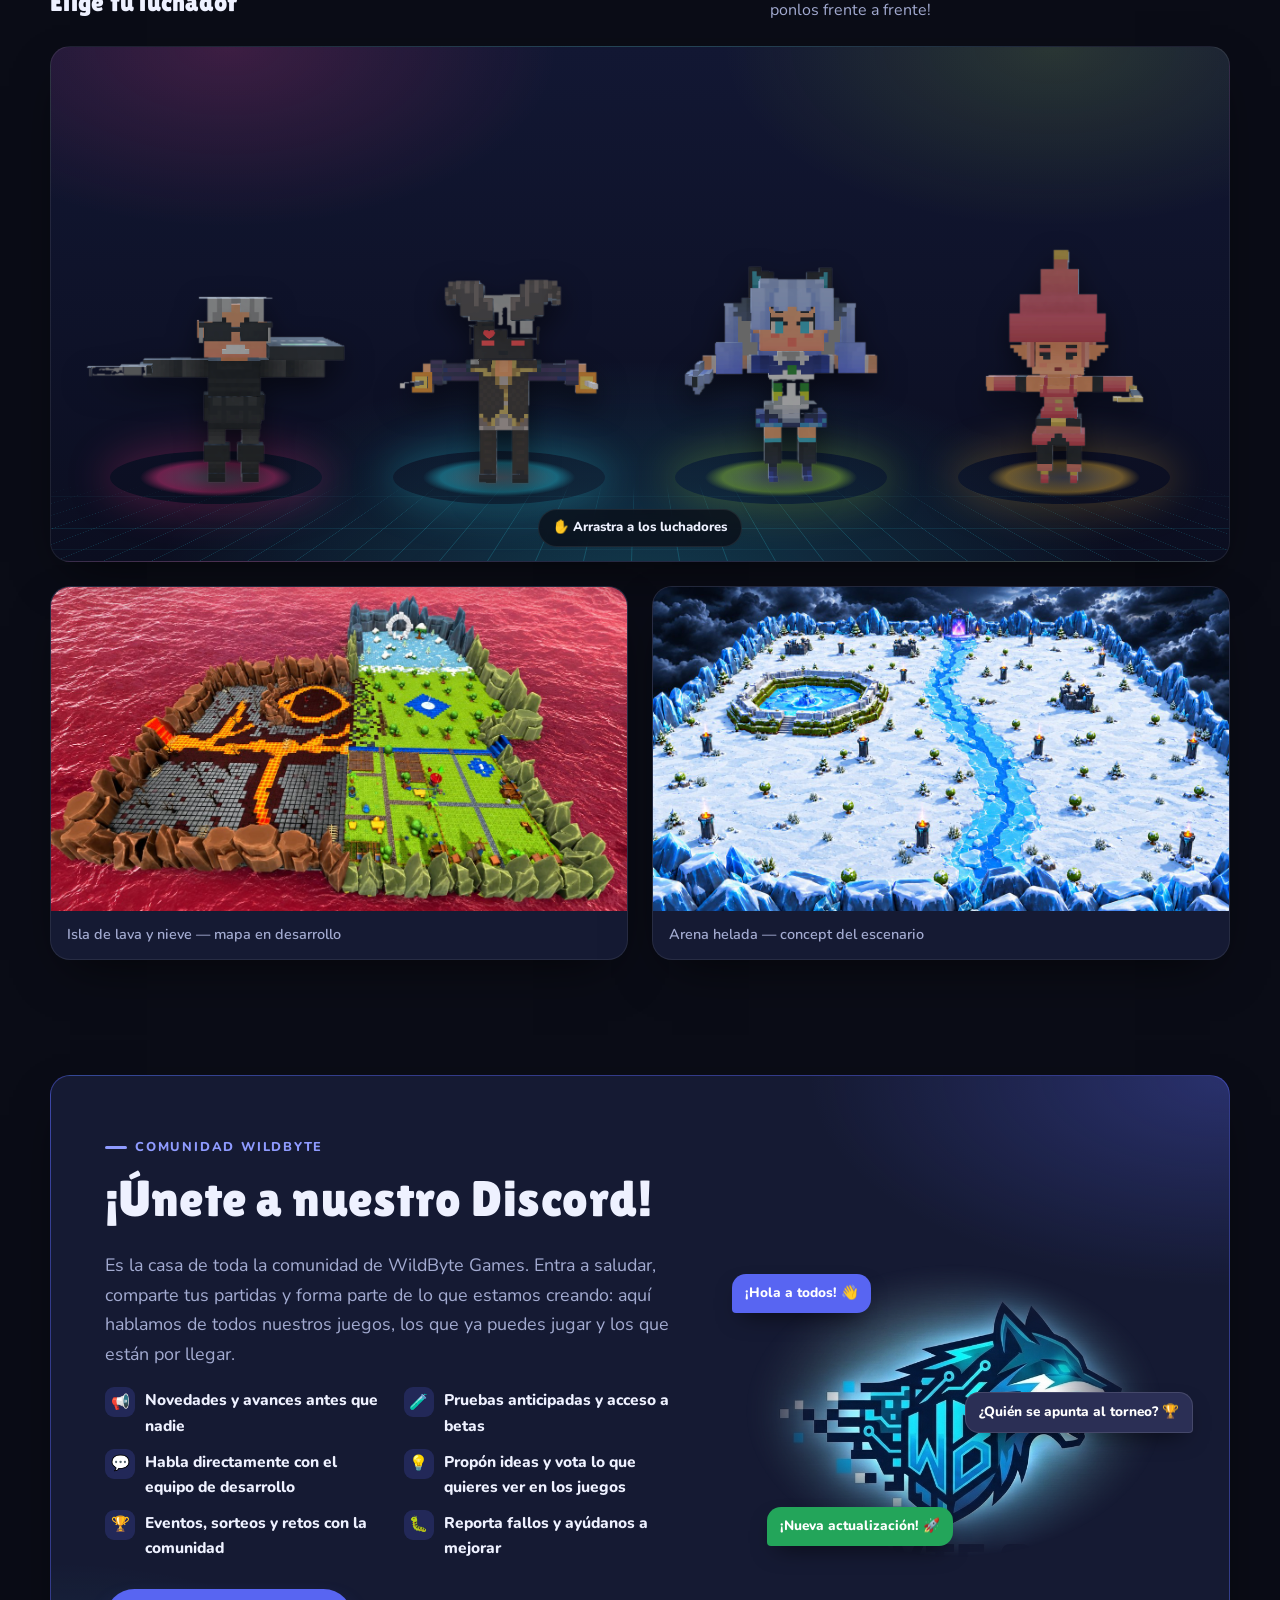
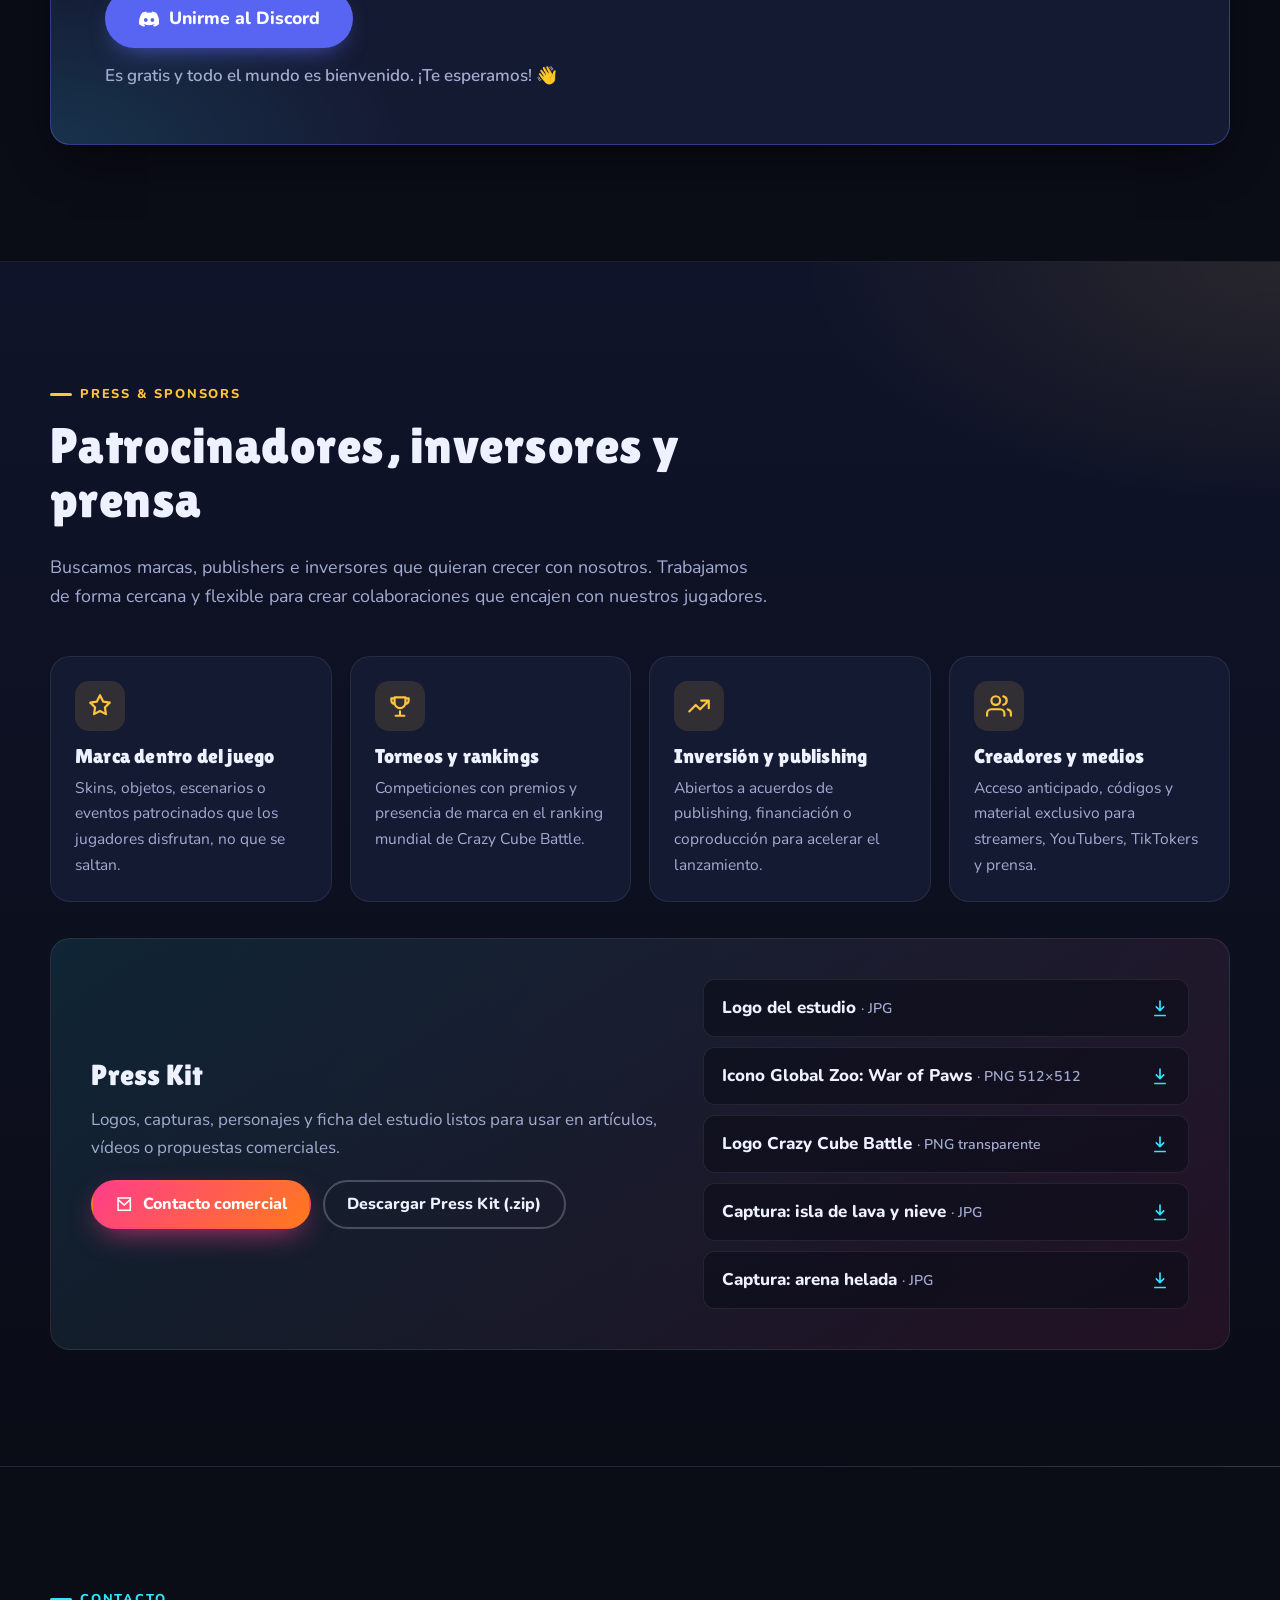
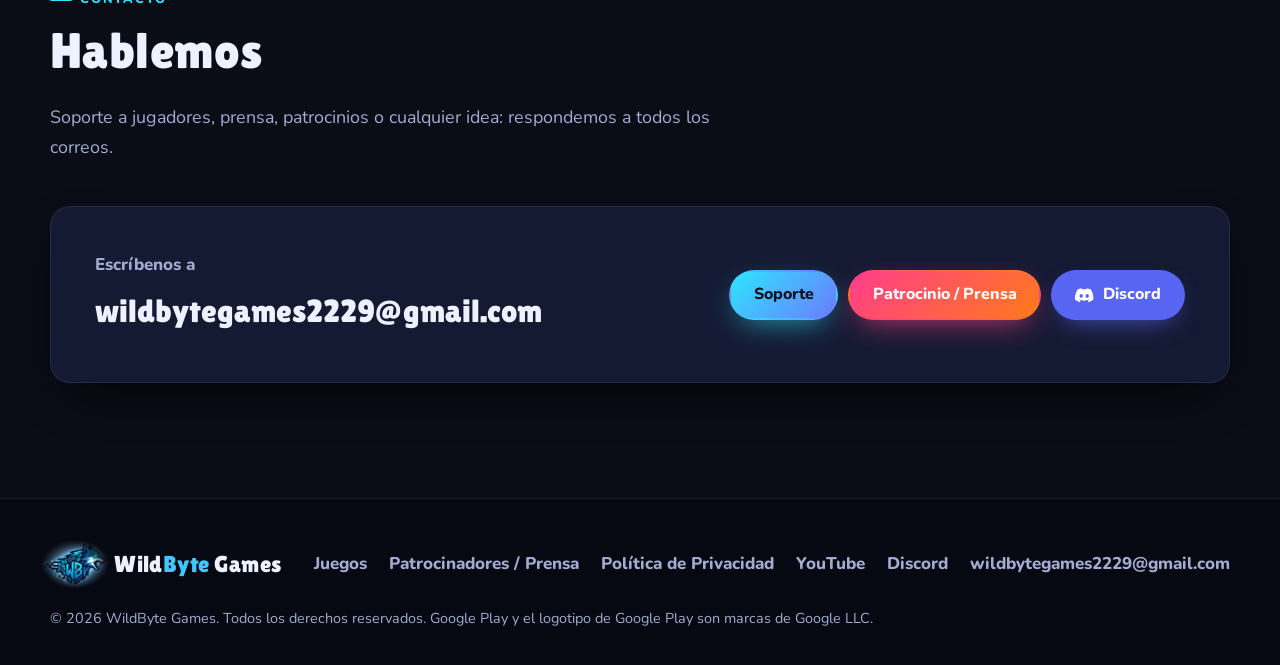
==== commit 1ffeb4b8: "Add files via upload" ====
--- a/index.html
+++ b/index.html
@@ -68,7 +68,7 @@
               <span><small class="step-label">Paso 1</small> Unirme al grupo de testers</span>
             </a>
             <!-- PASO 2: ficha de Google Play (se resalta al volver del paso 1) -->
-            <a class="btn btn-lg tester-step2" href="https://play.google.com/store/apps/details?id=com.globalzoo.pawofwars" target="_blank" rel="noopener" data-tester-step2>
+            <a class="btn btn-lg tester-step2"href="https://play.google.com/store/apps/details?id=com.globalzoo.pawofwars" target="_blank" rel="noopener" data-tester-step2>
               <svg viewBox="0 0 24 24" fill="currentColor" aria-hidden="true"><path d="M4 2.6v18.8c0 .5.5.8.9.6L21 12.9c.4-.2.4-.8 0-1L4.9 2c-.4-.2-.9.1-.9.6z"/></svg>
               <span><small class="step-label">Paso 2</small> Ya me he unido · Ir a Google Play</span>
             </a>
